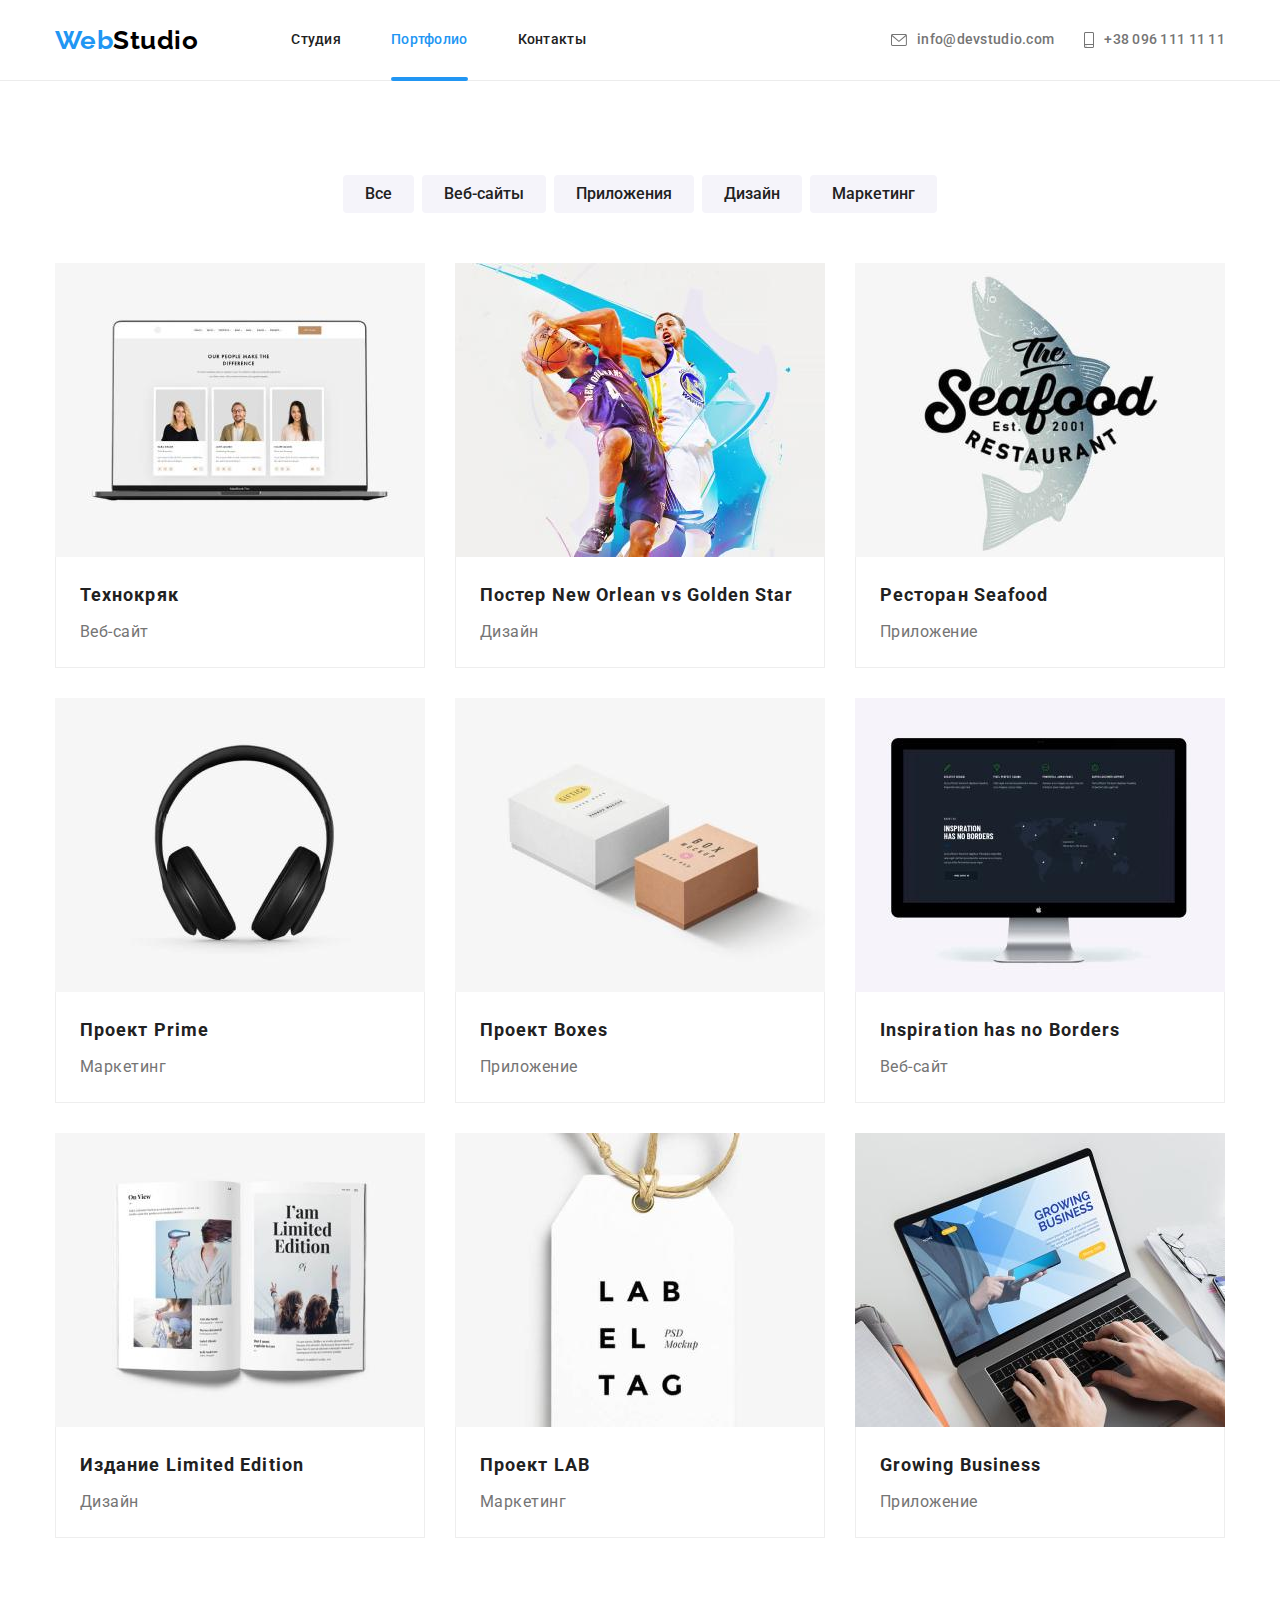
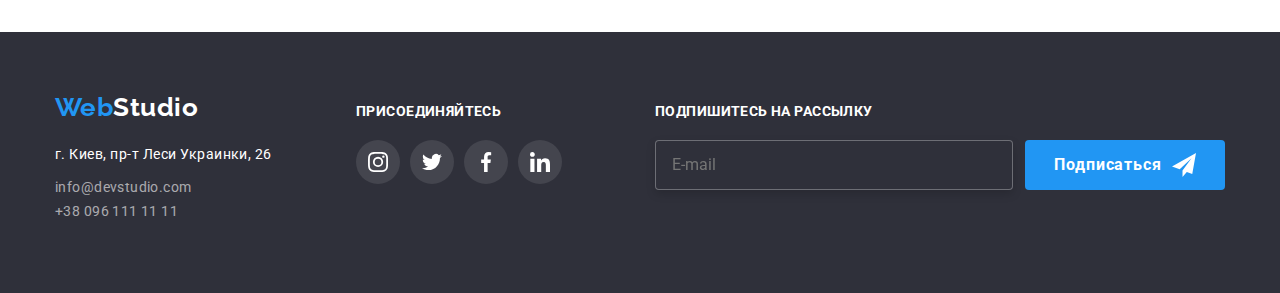
==== portfolio.html @ 64bc04e6 "getting started" ====
<!DOCTYPE html>
<html lang="ru">
<head>
    <meta charset="UTF-8">
    <meta http-equiv="X-UA-Compatible" content="IE=edge">
    <meta name="viewport" content="width=device-width, initial-scale=1.0">
    <title>Портфолио</title>
    <link rel="preconnect" href="https://fonts.googleapis.com">
    <link rel="preconnect" href="https://fonts.gstatic.com" crossorigin>
    <link href="https://fonts.googleapis.com/css2?family=Raleway:wght@700&family=Roboto:wght@400;500;700;900&display=swap" rel="stylesheet">
    <link rel="stylesheet" href="https://cdnjs.cloudflare.com/ajax/libs/modern-normalize/1.1.0/modern-normalize.min.css">
    <link rel="stylesheet" href="./css/main.min.css">
</head>
<body class="page">
        <!-- Header -->
        <header class="header">
            <div class="container container--nav">
                <nav class="header-nav">
                    <a href="./index.html" class="header-nav__logo">Web<span
                            class="header-nav__logo--secondary">Studio</span></a>
                    <ul class="header-nav__list">
                        <li class="header-nav__navigation-item"><a href="./index.html"
                                class="header-nav__navigation_link">Студия</a></li>
                        <li class="header-nav__navigation-item"><a href="./portfolio.html"
                                class="header-nav__navigation_link header-nav__navigation_link--current">Портфолио</a></li>
                        <li class="header-nav__navigation-item"><a href="" class="header-nav__navigation_link">Контакты</a></li>
                    </ul>
                </nav>
                <ul class="header-contacts">
                    <li class="header-contacts__item">
                        <a href="mailto:info@devstudio.com" class="header-contacts__link">
                            <svg class="header-contacts__icon" width="16px" height="12px">
                                <use href="./images/icons.svg#icon-envelope"></use>
                            </svg>
                            info@devstudio.com
                        </a>
                    </li>
                    <li class="header-contacts__item">
                        <a href="tel:+380961111111" class="header-contacts__link">
                            <svg class="header-contacts__icon" width="10px" height="16px">
                                <use href="./images/icons.svg#icon-smartphone"></use>
                            </svg>
                            +38 096 111 11 11
                        </a>
                    </li>
                </ul>
            </div>
        </header>
        <!-- Main -->
        <main>
            <!-- Filter menu -->
            <section class="projects">
                <div class="container">
                    <ul class="projects__filter-list">
                        <li class="projects__filter-item"><button type="button" class="projects__filter-button">Все</button></li>
                        <li class="projects__filter-item"><button type="button" class="projects__filter-button">Веб-сайты</button></li>
                        <li class="projects__filter-item"><button type="button" class="projects__filter-button">Приложения</button></li>
                        <li class="projects__filter-item"><button type="button" class="projects__filter-button">Дизайн</button></li>
                        <li class="projects__filter-item"><button type="button" class="projects__filter-button">Маркетинг</button></li>
                    </ul>
                    <!-- Projects with description -->
                    <ul class="projects__list">
                        <li class="projects__item">
                            <a href="" class="projects__link">
                                <div class="projects__hover-box">
                                    <img src="./images/portfolio/1.jpg" alt="laptop-with-site" width="370" class="projects__hover-box-img">
                                    <p class="projects__hover-box-text">
                                        Ресурс предлагает комплексные предложения с разным уровнем функционала и сервисов. Все это позволит посетителю получить исчерпывающие сведения о компании или частном лице.
                                    </p>
                                </div>
                                <div class="projects__title-box">
                                    <h3 class="projects__title">Технокряк</h3>
                                    <p class="projects__subtitle">Веб-сайт</p>
                                </div>                               
                            </a>
                        </li>
                        <li class="projects__item">
                            <a href="" class="projects__link">
                                <div class="projects__hover-box">
                                    <img src="./images/portfolio/2.jpg" alt="basketball-poster" width="370" class="projects__hover-box-img">
                                    <p class="projects__hover-box-text">
                                        Ресурс предлагает комплексные предложения с разным уровнем функционала и сервисов. Все это позволит посетителю получить исчерпывающие сведения о компании или частном лице.
                                    </p>
                                </div>
                                <div class="projects__title-box">
                                    <h3 class="projects__title">Постер New Orlean vs Golden Star</h3>
                                    <p class="projects__subtitle">Дизайн</p>
                                </div>                             
                            </a>
                        </li>
                        <li class="projects__item">
                            <a href="" class="projects__link">
                                <div class="projects__hover-box">
                                    <img src="./images/portfolio/3.jpg" alt="restaurant-app-seafood" width="370" class="projects__hover-box-img">
                                    <p class="projects__hover-box-text">
                                        Ресурс предлагает комплексные предложения с разным уровнем функционала и сервисов. Все это позволит посетителю получить исчерпывающие сведения о компании или частном лице.
                                    </p>
                                </div>
                                <div class="projects__title-box">
                                    <h3 class="projects__title">Ресторан Seafood</h3>
                                    <p class="projects__subtitle">Приложение</p>
                                </div>                            
                            </a>
                        </li>
                        <li class="projects__item">
                            <a href="" class="projects__link">
                                <div class="projects__hover-box">
                                    <img src="./images/portfolio/4.jpg" alt="Headphones-picture" width="370" class="projects__hover-box-img">
                                    <p class="projects__hover-box-text">
                                        Ресурс предлагает комплексные предложения с разным уровнем функционала и сервисов. Все это позволит посетителю получить исчерпывающие сведения о компании или частном лице.
                                    </p>
                                </div>
                                <div class="projects__title-box">
                                    <h3 class="projects__title">Проект Prime</h3>
                                    <p class="projects__subtitle">Маркетинг</p>
                                </div>                            
                            </a>
                        </li>
                        <li class="projects__item">
                            <a href="" class="projects__link">
                                <div class="projects__hover-box">
                                    <img src="./images/portfolio/5.jpg" alt="two-boxes-app" width="370" class="projects__hover-box-img">
                                    <p class="projects__hover-box-text">
                                        Ресурс предлагает комплексные предложения с разным уровнем функционала и сервисов. Все это позволит посетителю получить исчерпывающие сведения о компании или частном лице.
                                    </p>
                                </div>
                                <div class="projects__title-box">
                                    <h3 class="projects__title">Проект Boxes</h3>
                                    <p class="projects__subtitle">Приложение</p>
                                </div>                            
                            </a>
                        </li>
                        <li class="projects__item">
                            <a href="" class="projects__link">
                                <div class="projects__hover-box">
                                    <img src="./images/portfolio/6.jpg" alt="apple-mac-with-opened-web-site" width="370" class="projects__hover-box-img">
                                    <p class="projects__hover-box-text">
                                        Ресурс предлагает комплексные предложения с разным уровнем функционала и сервисов. Все это позволит посетителю получить исчерпывающие сведения о компании или частном лице.
                                    </p>
                                </div>
                                <div class="projects__title-box">
                                    <h3 class="projects__title">Inspiration has no Borders</h3>
                                    <p class="projects__subtitle">Веб-сайт</p>
                                </div>                               
                            </a>
                        </li>
                        <li class="projects__item">
                            <a href="" class="projects__link">
                                <div class="projects__hover-box">
                                    <img src="./images/portfolio/7.jpg" alt="picture-of-magazine" width="370" class="projects__hover-box-img">
                                    <p class="projects__hover-box-text">
                                        Ресурс предлагает комплексные предложения с разным уровнем функционала и сервисов. Все это позволит посетителю получить исчерпывающие сведения о компании или частном лице.
                                    </p>
                                </div>
                                <div class="projects__title-box">
                                    <h3 class="projects__title">Издание Limited Edition</h3>
                                    <p class="projects__subtitle">Дизайн</p>
                                </div>                              
                            </a>
                        </li>
                        <li class="projects__item">
                            <a href="" class="projects__link">
                                <div class="projects__hover-box">
                                    <img src="./images/portfolio/8.jpg" alt="lable-picture" width="370" class="projects__hover-box-img">
                                    <p class="projects__hover-box-text">
                                        Ресурс предлагает комплексные предложения с разным уровнем функционала и сервисов. Все это позволит посетителю получить исчерпывающие сведения о компании или частном лице.
                                    </p>
                                </div>
                                <div class="projects__title-box">
                                    <h3 class="projects__title">Проект LAB</h3>
                                    <p class="projects__subtitle">Маркетинг</p>
                                </div>                              
                            </a>
                        </li>
                        <li class="projects__item">
                            <a href="" class="projects__link">
                                <div class="projects__hover-box">
                                    <img src="./images/portfolio/9.jpg" alt="laptop-with-site-growing0business" width="370" class="projects__hover-box-img">
                                    <p class="projects__hover-box-text">
                                        Ресурс предлагает комплексные предложения с разным уровнем функционала и сервисов. Все это позволит посетителю получить исчерпывающие сведения о компании или частном лице.
                                    </p>
                                </div>
                                <div class="projects__title-box">
                                    <h3 class="projects__title">Growing Business</h3>
                                    <p class="projects__subtitle">Приложение</p>
                                </div>                                
                            </a>
                        </li>
                    </ul>
                </div>
            </section>
        </main>
        <!-- Footer -->
        <footer class="footer-main">
            <div class="container container--footer-main">
                <div class="adress-footer">
                    <a href="./index.html" class="adress-footer__logo">Web<span
                            class="adress-footer--logo-secondary">Studio</span></a>
                    <address class="adress-footer__data">
                        <p class="adress-footer__text">
                            г. Киев, пр-т Леси Украинки, 26
                        </p>
                        <ul class="adress-footer__list">
                            <li><a href="mailto:info@devstudio.com" class="adress-footer__link">info@devstudio.com</a></li>
                            <li><a href="tel:+380961111111" class="adress-footer__link">+38 096 111 11 11</a></li>
                        </ul>
                    </address>
                </div>
                <div class="footer-join">
                    <p class="footer-join__text">присоединяйтесь</p>
                    <ul class="footer-join__social-links">
                        <li class="footer-join__social-item">
                            <a href="https://www.instagram.com/" class="footer-join__social-link">
                                <svg class="footer-join__social-icon" width="20px" height="20px">
                                    <use href="./images/icons.svg#icon-instagram"></use>
                                </svg>
                            </a>
                        </li>
                        <li class="footer-join__social-item">
                            <a href="https://twitter.com/" class="footer-join__social-link">
                                <svg class="footer-join__social-icon" width="20px" height="20px">
                                    <use href="./images/icons.svg#icon-twitter"></use>
                                </svg>
                            </a>
                        </li>
                        <li class="footer-join__social-item">
                            <a href="https://uk-ua.facebook.com/" class="footer-join__social-link">
                                <svg class="footer-join__social-icon" width="20px" height="20px">
                                    <use href="./images/icons.svg#icon-facebook"></use>
                                </svg>
                            </a>
                        </li>
                        <li class="footer-join__social-item">
                            <a href="https://www.linkedin.com/" class="footer-join__social-link">
                                <svg class="footer-join__social-icon" width="20px" height="20px">
                                    <use href="./images/icons.svg#icon-linkedin"></use>
                                </svg>
                            </a>
                        </li>
                    </ul>
                </div>
                <div class="footer-subscribe">
                    <form name="subscribe" class="footer-subscribe__form">
                        <label for="input-mail-footer" class="footer-subscribe__label">Подпишитесь на рассылку</label>
                        <div class="footer-subscribe__mail-section">
                            <input type="email" name="email" placeholder="E-mail" class="footer-subscribe__input"
                                id="input-mail-footer">
                            <button class="footer-subscribe__button" type="submit">
                                Подписаться
                                <svg class="footer-subscribe__icon" width="24px" height="24px">
                                    <use href="./images/icons.svg#icon-icon-send"></use>
                                </svg>
                            </button>
                        </div>
                    </form>
                </div>
            </div>
        </footer>
</body>
</html>
---- css/main.min.css ----
h1,h2,h3,ul,p{padding:0;margin:0}button{cursor:pointer}body{background-color:#fff;color:#757575;font-family:"Roboto",sans-serif;letter-spacing:.03em}.container{width:1200px;padding-left:15px;padding-right:15px;margin-left:auto;margin-right:auto}.header{border-bottom:1px solid #ececec}.container--nav{display:flex;align-items:center}.header-nav{display:flex;align-items:center}.header-nav__logo{color:#2196f3;font-family:"Raleway",sans-serif;font-weight:700;font-size:26px;line-height:1.19;text-decoration:none}.header-nav__logo--secondary{color:#000}.header-nav__list{display:flex;align-items:center;list-style:none;margin-left:93px}.header-nav__navigation-item:not(:last-child){margin-right:50px}.header-nav__navigation_link{display:block;padding-top:32px;padding-bottom:32px;transition-timing-function:cubic-bezier(0.4, 0, 0.2, 1);transition-duration:250ms;transition-property:color;color:#212121;font-family:"Roboto",sans-serif;font-weight:500;font-size:14px;line-height:1.14;letter-spacing:.28px;text-decoration:none}.header-nav__navigation_link:hover,.header-nav__navigation_link:focus{color:#2196f3}.header-nav__navigation_link--current{color:#2196f3;position:relative}.header-nav__navigation_link--current::after{position:absolute;content:"";border:2px solid #2196f3;border-radius:2px;width:100%;bottom:-1px;left:0;background-color:#2196f3}.header-contacts{display:flex;align-items:center;margin-left:auto;list-style:none}.header-contacts__item:last-child{margin-left:30px}.header-contacts__link{align-items:center;display:flex;transition-timing-function:cubic-bezier(0.4, 0, 0.2, 1);transition-duration:250ms;transition-property:color;color:var(--primary-text-color);font-family:"Roboto",sans-serif;font-weight:500;font-size:14px;line-height:1.14;letter-spacing:.02em;text-decoration:none}.header-contacts__link:hover,.header-contacts__link:focus{color:#2196f3}.header-contacts__icon{margin-right:10px;fill:currentColor}.head{background-image:linear-gradient(to right, rgba(47, 48, 58, 0.4), rgba(47, 48, 58, 0.4)),url(../images/head.jpg);background-repeat:no-repeat;background-position:center;max-width:1600px;height:600px;margin-inline:auto;padding-top:200px;padding-bottom:200px;color:#fff;background-color:#2f303a;text-align:center}.head__title{margin-bottom:30px;font-weight:900;font-size:44px;line-height:1.36;text-align:center;text-transform:uppercase;letter-spacing:.06em}.head__button{border:none;text-decoration:none;padding:10px 32px;text-align:center;transition-timing-function:cubic-bezier(0.4, 0, 0.2, 1);transition-duration:250ms;transition-property:background-color;color:#fff;background-color:#2196f3;border-radius:4px;font-weight:700;font-size:16px;line-height:1.88;min-height:50px;min-width:200px;letter-spacing:.06em}.head__button:hover{background-color:#188ce8}.advantages{padding-top:94px;padding-bottom:94px}.advantages__title{position:absolute;width:1px;height:1px;margin:-1px;border:0;padding:0;white-space:nowrap;clip-path:inset(100%);clip:rect(0 0 0 0);overflow:hidden}.advantages__list{display:flex;flex-wrap:wrap;list-style:none}.advantages__item{width:270px}.advantages__item:not(:last-child){margin-right:30px}.advantages__icon-box{display:flex;width:270px;height:120px;background-color:#f5f4fa;justify-content:center;margin-bottom:30px;border-radius:4px;align-items:center}.advantages__item-title{margin-bottom:10px;color:#212121;font-weight:700;font-size:14px;line-height:1.14;text-transform:uppercase}.advantages__text{font-size:14px;line-height:1.71}.our-work{padding-top:0px;padding-bottom:94px}.our-work__title{color:#212121;margin-bottom:50px;font-weight:700;font-size:36px;line-height:42px;text-align:center}.our-work__list{list-style:none;display:flex;justify-content:space-between;list-style:none}.our-work__item{position:relative;width:370px}.our-work__image{display:block}.our-work__description{position:absolute;bottom:0;padding:27px 0px;width:100%;background-color:rgba(47,48,58,.8);text-align:center;font-weight:700;font-size:14px;line-height:1.14;letter-spacing:.03em;text-transform:uppercase;color:#fff}.our-team{padding-top:94px;padding-bottom:94px;background-color:#f5f4fa}.our-team__title{color:#212121;margin-bottom:50px;font-weight:700;font-size:36px;line-height:42px;text-align:center}.our-team__list{display:flex;list-style:none}.our-team__teammate{box-shadow:0px 1px 3px rgba(0,0,0,.12),0px 1px 1px rgba(0,0,0,.14),0px 2px 1px rgba(0,0,0,.2);border-radius:0px 0px 4px 4px;background-color:#fff}.our-team__teammate:not(:last-child){margin-right:30px}.our-team__image{display:block}.our-team__teammate-box{padding-top:30px;padding-bottom:30px;text-align:center}.our-team__name{margin-bottom:10px;color:#212121;font-weight:500;font-size:16px;line-height:1.19}.our-team__subtitle{font-weight:400;font-size:16px;line-height:1.19}.our-team__social-list{margin-top:16px;display:flex;list-style:none;justify-content:center;gap:10px}.our-team__social-item{width:44px;height:44px}.our-team__social-link{display:flex;width:100%;height:100%;border-radius:50%;justify-content:center;align-items:center;transition-timing-function:cubic-bezier(0.4, 0, 0.2, 1);transition-duration:250ms;transition-property:background-color}.our-team__social-link:focus,.our-team__social-link:hover{background-color:#2196f3}.our-team__social-icon{fill:#afb1b8;transition-timing-function:cubic-bezier(0.4, 0, 0.2, 1);transition-duration:250ms;transition-property:fill}.our-team__social-link:focus .our-team__social-icon,.our-team__social-link:hover .our-team__social-icon{fill:#fff}.clients{padding-top:94px;padding-bottom:94px}.clients__title{color:#212121;margin-bottom:50px;font-weight:700;font-size:36px;line-height:42px;text-align:center}.clients__list{display:flex;list-style:none;justify-content:center;gap:30px}.clients__client{width:170px;height:92px}.clients__link{display:flex;justify-content:center;width:100%;height:100%;align-items:center;transition-timing-function:cubic-bezier(0.4, 0, 0.2, 1);transition-duration:250ms;transition-property:border-color;border:1px solid #afb1b8;border-radius:4px}.clients__link:focus,.clients__link:hover{border-color:#2196f3}.clients__icon{fill:#afb1b8;transition-timing-function:cubic-bezier(0.4, 0, 0.2, 1);transition-duration:250ms;transition-property:fill}.clients__link:focus .clients__icon,.clients__link:hover .clients__icon{fill:#2196f3}.backdrop{position:fixed;top:0;left:0;width:100%;height:100%;background-color:rgba(0,0,0,.2);transition-timing-function:cubic-bezier(0.4, 0, 0.2, 1);transition-duration:250ms;transition-property:opacity,visibility}.backdrop.is-hidden{pointer-events:none;opacity:0}.modal-window{width:528px;position:absolute;padding:40px;top:50%;left:50%;transform:translate(-50%, -50%);box-shadow:0px 1px 3px rgba(0,0,0,.12),0px 1px 1px rgba(0,0,0,.14),0px 2px 1px rgba(0,0,0,.2);border-radius:4px;background-color:#fff}.modal-window__close-button{position:absolute;top:8px;right:8px;width:30px;height:30px;object-fit:contain;border:1px solid rgba(0,0,0,.1);border-radius:50%;display:flex;align-items:center;cursor:pointer;background-color:#fff}.modal-window__close-icon{transition:fill 250ms cubic-bezier(0.4, 0, 0.2, 1)}.modal-window__close-icon:hover,.modal-window__close-icon:focus{fill:#2196f3}.modal-window__title{margin-bottom:12px;color:#212121;font-weight:700;font-size:20px;line-height:1.15;text-align:center;letter-spacing:.48px}.modal-window__label{display:block;font-size:12px;line-height:14px;letter-spacing:.01em;margin-bottom:4px}.modal-window__input-box{display:flex;position:relative;margin-bottom:10px;display:flex;height:40px;align-items:center}.modal-window__input-box:focus-within{fill:#2196f3}.modal-window__input{width:100%;height:100%;padding-left:42px;border:1px solid rgba(33,33,33,.2);border-radius:4px;transition-timing-function:cubic-bezier(0.4, 0, 0.2, 1);transition-duration:250ms;transition-property:border-color;outline:none}.modal-window__input:focus{border-color:#2196f3}.modal-window__icon{position:absolute;left:12px;transition-timing-function:cubic-bezier(0.4, 0, 0.2, 1);transition-duration:250ms;transition-property:fill;color:#212121}.modal-window__input-box--comments{min-height:120px;margin-bottom:20px}.modal-window__comments{resize:none;width:100%;border:1px solid rgba(33,33,33,.2);border-radius:4px;height:100%;outline:none;padding:12px 16px;transition-timing-function:cubic-bezier(0.4, 0, 0.2, 1);transition-duration:250ms;transition-property:border-color;font-family:"Roboto";font-style:normal;font-weight:400;font-size:12px;line-height:14px;letter-spacing:.01em}.modal-window__comments:focus{border-color:#2196f3}.checkbox{display:flex;align-items:center;justify-content:center}.checkbox__label{display:flex;align-items:center;justify-content:center;width:425px;cursor:pointer;margin-inline:auto}.checkbox__input{-webkit-appearance:none;-moz-appearance:none;appearance:none}.checkbox__icon{border:2px solid #212121;border-radius:4px;margin-right:8px;fill:#fff;transition-timing-function:cubic-bezier(0.4, 0, 0.2, 1);transition-duration:250ms;transition-property:background-color}.checkbox__input:checked+.checkbox__icon{background-color:#2196f3;border:none;background-origin:border-box}.checkbox__input:focus+.checkbox__icon{border-color:#188ce8}.checkbox__text{font-size:14px;line-height:1.71;letter-spacing:.03em}.checkbox__link{font-size:14px;line-height:1.17;letter-spacing:.03em;text-decoration:underline;color:var(--button-bg-color)}.modal-window__submit{display:flex;align-items:center;justify-content:center;width:200px;min-height:50px;margin-top:30px;margin-inline:auto;margin-bottom:0;background-color:#2196f3;color:#fff;box-shadow:0px 4px 4px rgba(0,0,0,.15);border-radius:4px;border:none;cursor:pointer;font-weight:700;font-size:16px;line-height:1.88;letter-spacing:.06em}.modal-window__submit:hover,.modal-window__submit:focus{background-color:#188ce8}.footer-main{padding-top:60px;padding-bottom:60px;background-color:#2f303a}.container--footer-main{display:flex;align-items:baseline}.adress-footer{width:231px}.adress-footer__logo{margin-bottom:20px;display:block;text-decoration:none;color:#2196f3;font-family:"Raleway",sans-serif;font-weight:700;font-size:26px;line-height:1.19}.adress-footer--logo-secondary{color:#fff}.adress-footer__data{color:#fff;font-style:normal;font-size:14px;line-height:1.71}.adress-footer__text{margin-bottom:9px}.adress-footer__list{list-style:none}.adress-footer__list:last-child{margin-bottom:9px}.adress-footer__link{color:rgba(255,255,255,.6);transition-timing-function:cubic-bezier(0.4, 0, 0.2, 1);transition-duration:250ms;transition-property:color;font-size:14px;line-height:1.71;letter-spacing:.03em;text-decoration:none}.adress-footer__link:hover,.adress-footer__link:focus{color:#2196f3}.footer-join{margin-left:70px}.footer-join__text{font-family:"Roboto";font-style:normal;font-weight:700;font-size:14px;line-height:1.14;letter-spacing:.03em;text-transform:uppercase;color:#fff;margin-bottom:20px}.footer-join__social-links{list-style:none;display:flex;align-items:center;gap:10px;justify-content:center}.footer-join__social-item{height:44px;width:44px;background-color:rgba(255,255,255,.1);border-radius:50%}.footer-join__social-link{display:flex;width:100%;height:100%;border-radius:50%;justify-content:center;align-items:center;transition-timing-function:cubic-bezier(0.4, 0, 0.2, 1);transition-duration:250ms;transition-property:background-color}.footer-join__social-link:hover,.footer-join__social-link:focus{background-color:#2196f3}.footer-join__social-icon{fill:#fff}.footer-subscribe{margin-left:93px}.footer-subscribe__form{display:flex;flex-direction:column}.footer-subscribe__label{margin-bottom:20px;text-transform:uppercase;font-weight:700;font-size:14px;line-height:1.14;letter-spacing:.03em;text-transform:uppercase;color:#fff}.footer-subscribe__mail-section{display:flex}.footer-subscribe__input{width:358px;padding-inline:16px;padding-top:15px;padding-bottom:15px;color:rgba(255,255,255,.6);border-radius:4px;border:1px solid rgba(255,255,255,.3);background-color:#2f303a;filter:drop-shadow(0px 4px 4px rgba(0, 0, 0, 0.15))}.footer-subscribe__button{display:flex;width:200px;height:50px;margin-left:12px;justify-content:center;align-items:center;cursor:pointer;color:#fff;background-color:#2196f3;border-radius:4px;border:none;font-weight:700;font-size:16px;line-height:1.88;letter-spacing:.06em;text-align:center}.footer-subscribe__icon{margin-left:10px;fill:#fff}.projects{padding-top:94px;padding-bottom:94px}.projects__filter-list{display:flex;justify-content:center;margin-bottom:50px;list-style:none}.projects__filter-item:not(:last-child){margin-right:8px}.projects__filter-button{border:none;padding:6px 22px;border-radius:4px;color:#212121;background-color:#f5f4fa;font-weight:500;font-size:16px;line-height:1.62;text-align:center;transition-timing-function:cubic-bezier(0.4, 0, 0.2, 1);transition-duration:250ms;transition-property:color,background-color,box-shadow}.projects__filter-button:hover,.projects__filter-button:focus{background-color:#2196f3;color:#fff;box-shadow:0px 3px 1px rgba(0,0,0,.1),0px 1px 2px rgba(0,0,0,.08),0px 2px 2px rgba(0,0,0,.12)}.projects__list{display:flex;flex-wrap:wrap;list-style:none}.projects__item{margin-right:30px;margin-bottom:30px}.projects__item:nth-child(3n){margin-right:0px}.projects__item:nth-last-child(-n+3){margin-bottom:0}.projects__link{text-decoration:none;display:block;width:100%;height:100%;transition-timing-function:cubic-bezier(0.4, 0, 0.2, 1);transition-duration:250ms;transition-property:box-shadow}.projects__link:hover,.projects__link:focus{box-shadow:0px 1px 1px rgba(0,0,0,.12),0px 4px 4px rgba(0,0,0,.06),1px 4px 6px rgba(0,0,0,.16)}.projects__hover-box{position:relative;display:flex;overflow:hidden}.projects__hover-box-img{display:block}.projects__hover-box-text{position:absolute;margin:0;width:100%;height:100%;padding:63px 24px;opacity:0;top:100%;color:#fff;font-weight:400;font-size:18px;line-height:1.56;letter-spacing:.03em;background-color:rgba(33,150,243,.9);transition-timing-function:cubic-bezier(0.4, 0, 0.2, 1);transition-duration:250ms;transition-property:transform}.projects__link:hover .projects__hover-box-text,.projects__link:focus .projects__hover-box-text{opacity:1;transform:translateY(-100%)}.projects__title-box{padding-top:20px;padding-bottom:20px;padding-left:24px;padding-right:24px;border:1px solid #eee;border-top:none}.projects__title{font-weight:700;font-size:18px;line-height:2;letter-spacing:.06em;margin-bottom:4px;color:#212121}.projects__subtitle{font-size:16px;line-height:1.88;letter-spacing:.03em;color:#757575}/*# sourceMappingURL=main.min.css.map */
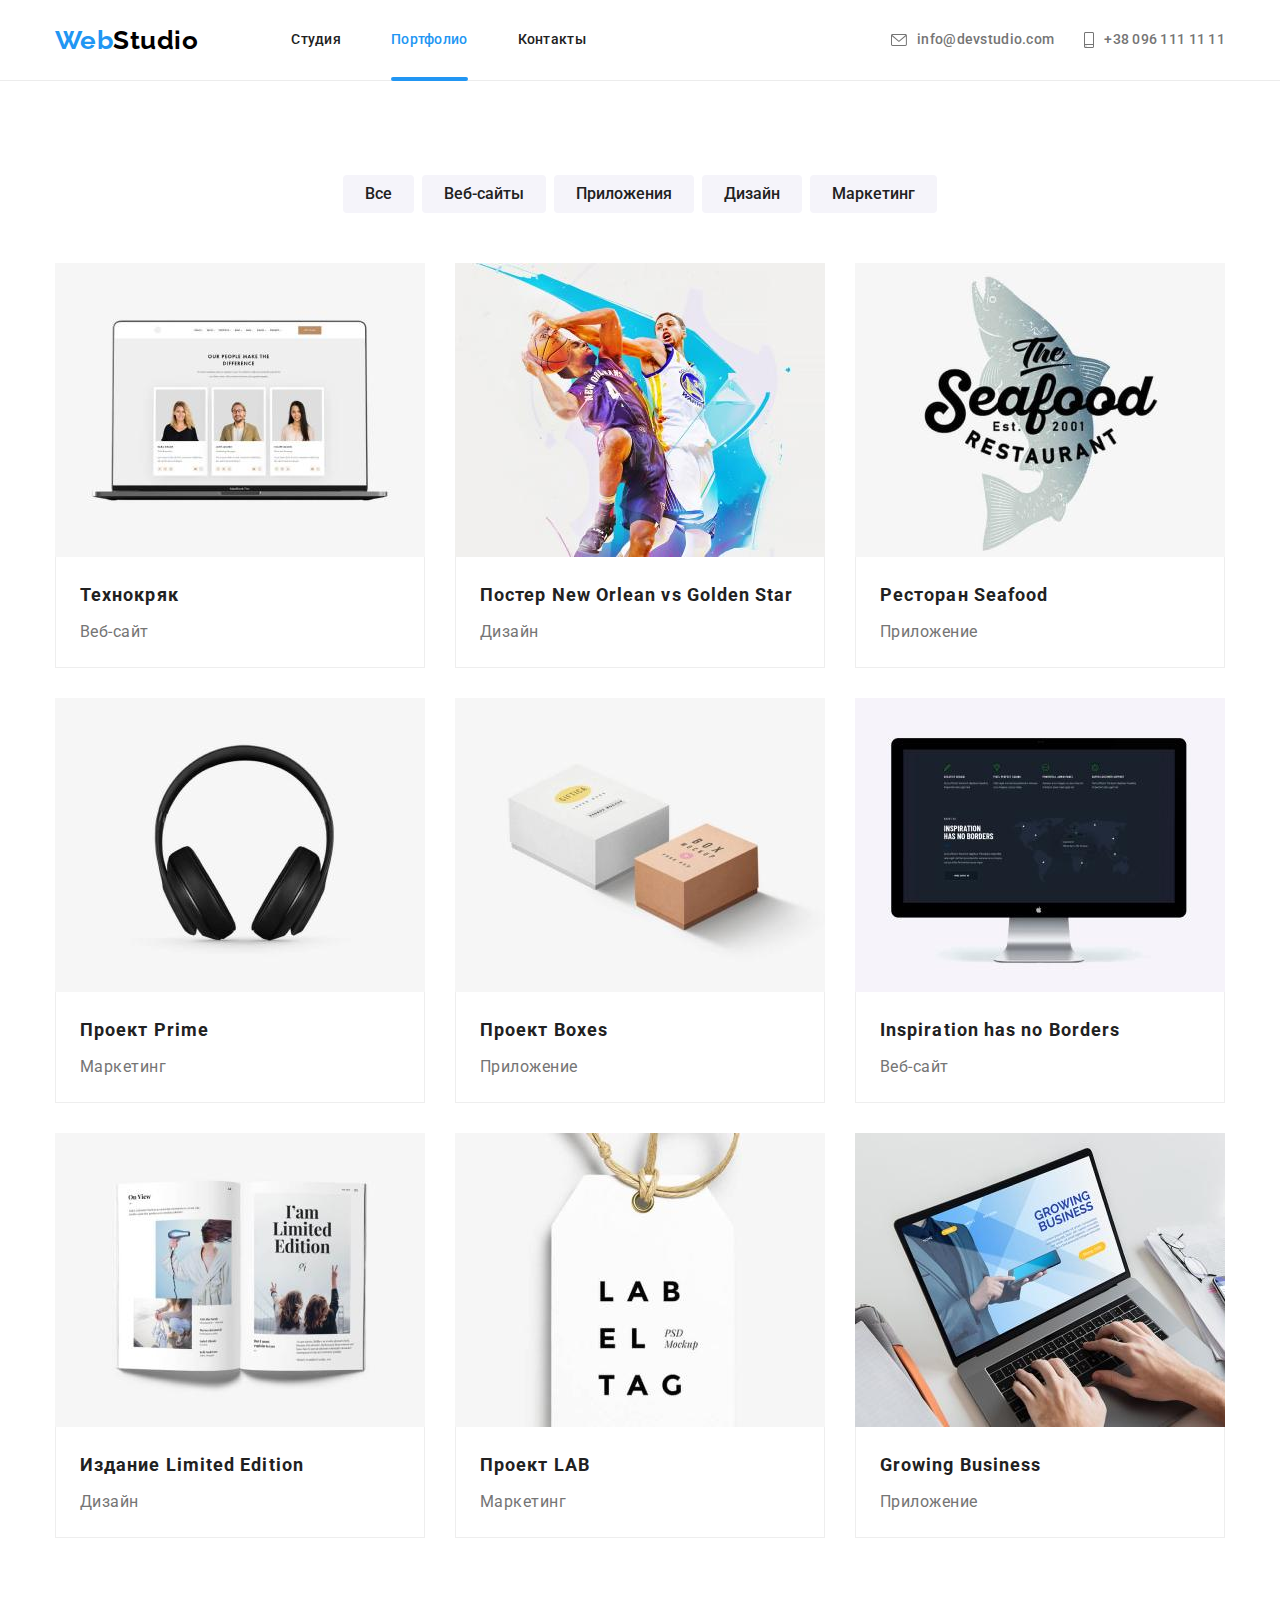
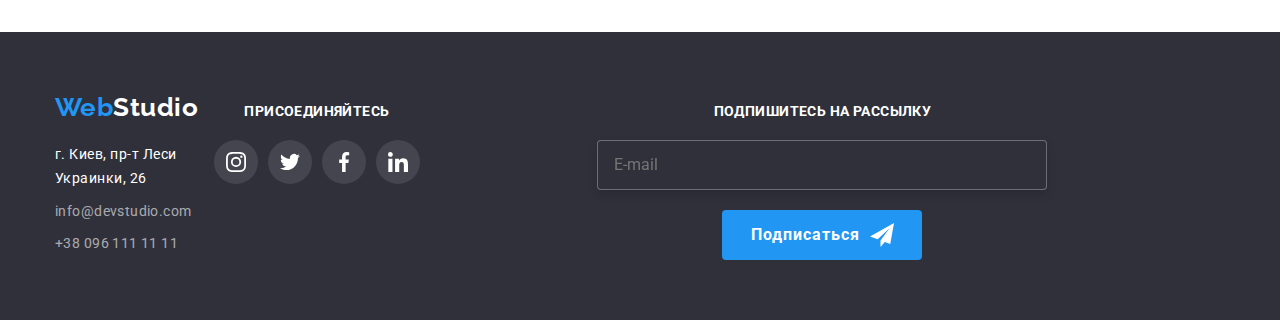
==== commit 09158962: "1" ====
--- a/portfolio.html
+++ b/portfolio.html
@@ -201,8 +201,8 @@
                             г. Киев, пр-т Леси Украинки, 26
                         </p>
                         <ul class="adress-footer__list">
-                            <li><a href="mailto:info@devstudio.com" class="adress-footer__link">info@devstudio.com</a></li>
-                            <li><a href="tel:+380961111111" class="adress-footer__link">+38 096 111 11 11</a></li>
+                            <li class="adress-footer__item"><a href="mailto:info@devstudio.com" class="adress-footer__link">info@devstudio.com</a></li>
+                            <li class="adress-footer__item"><a href="tel:+380961111111" class="adress-footer__link">+38 096 111 11 11</a></li>
                         </ul>
                     </address>
                 </div>
--- a/css/main.min.css
+++ b/css/main.min.css
@@ -1 +1 @@
-h1,h2,h3,ul,p{padding:0;margin:0}button{cursor:pointer}body{background-color:#fff;color:#757575;font-family:"Roboto",sans-serif;letter-spacing:.03em}.container{width:1200px;padding-left:15px;padding-right:15px;margin-left:auto;margin-right:auto}.header{border-bottom:1px solid #ececec}.container--nav{display:flex;align-items:center}.header-nav{display:flex;align-items:center}.header-nav__logo{color:#2196f3;font-family:"Raleway",sans-serif;font-weight:700;font-size:26px;line-height:1.19;text-decoration:none}.header-nav__logo--secondary{color:#000}.header-nav__list{display:flex;align-items:center;list-style:none;margin-left:93px}.header-nav__navigation-item:not(:last-child){margin-right:50px}.header-nav__navigation_link{display:block;padding-top:32px;padding-bottom:32px;transition-timing-function:cubic-bezier(0.4, 0, 0.2, 1);transition-duration:250ms;transition-property:color;color:#212121;font-family:"Roboto",sans-serif;font-weight:500;font-size:14px;line-height:1.14;letter-spacing:.28px;text-decoration:none}.header-nav__navigation_link:hover,.header-nav__navigation_link:focus{color:#2196f3}.header-nav__navigation_link--current{color:#2196f3;position:relative}.header-nav__navigation_link--current::after{position:absolute;content:"";border:2px solid #2196f3;border-radius:2px;width:100%;bottom:-1px;left:0;background-color:#2196f3}.header-contacts{display:flex;align-items:center;margin-left:auto;list-style:none}.header-contacts__item:last-child{margin-left:30px}.header-contacts__link{align-items:center;display:flex;transition-timing-function:cubic-bezier(0.4, 0, 0.2, 1);transition-duration:250ms;transition-property:color;color:var(--primary-text-color);font-family:"Roboto",sans-serif;font-weight:500;font-size:14px;line-height:1.14;letter-spacing:.02em;text-decoration:none}.header-contacts__link:hover,.header-contacts__link:focus{color:#2196f3}.header-contacts__icon{margin-right:10px;fill:currentColor}.head{background-image:linear-gradient(to right, rgba(47, 48, 58, 0.4), rgba(47, 48, 58, 0.4)),url(../images/head.jpg);background-repeat:no-repeat;background-position:center;max-width:1600px;height:600px;margin-inline:auto;padding-top:200px;padding-bottom:200px;color:#fff;background-color:#2f303a;text-align:center}.head__title{margin-bottom:30px;font-weight:900;font-size:44px;line-height:1.36;text-align:center;text-transform:uppercase;letter-spacing:.06em}.head__button{border:none;text-decoration:none;padding:10px 32px;text-align:center;transition-timing-function:cubic-bezier(0.4, 0, 0.2, 1);transition-duration:250ms;transition-property:background-color;color:#fff;background-color:#2196f3;border-radius:4px;font-weight:700;font-size:16px;line-height:1.88;min-height:50px;min-width:200px;letter-spacing:.06em}.head__button:hover{background-color:#188ce8}.advantages{padding-top:94px;padding-bottom:94px}.advantages__title{position:absolute;width:1px;height:1px;margin:-1px;border:0;padding:0;white-space:nowrap;clip-path:inset(100%);clip:rect(0 0 0 0);overflow:hidden}.advantages__list{display:flex;flex-wrap:wrap;list-style:none}.advantages__item{width:270px}.advantages__item:not(:last-child){margin-right:30px}.advantages__icon-box{display:flex;width:270px;height:120px;background-color:#f5f4fa;justify-content:center;margin-bottom:30px;border-radius:4px;align-items:center}.advantages__item-title{margin-bottom:10px;color:#212121;font-weight:700;font-size:14px;line-height:1.14;text-transform:uppercase}.advantages__text{font-size:14px;line-height:1.71}.our-work{padding-top:0px;padding-bottom:94px}.our-work__title{color:#212121;margin-bottom:50px;font-weight:700;font-size:36px;line-height:42px;text-align:center}.our-work__list{list-style:none;display:flex;justify-content:space-between;list-style:none}.our-work__item{position:relative;width:370px}.our-work__image{display:block}.our-work__description{position:absolute;bottom:0;padding:27px 0px;width:100%;background-color:rgba(47,48,58,.8);text-align:center;font-weight:700;font-size:14px;line-height:1.14;letter-spacing:.03em;text-transform:uppercase;color:#fff}.our-team{padding-top:94px;padding-bottom:94px;background-color:#f5f4fa}.our-team__title{color:#212121;margin-bottom:50px;font-weight:700;font-size:36px;line-height:42px;text-align:center}.our-team__list{display:flex;list-style:none}.our-team__teammate{box-shadow:0px 1px 3px rgba(0,0,0,.12),0px 1px 1px rgba(0,0,0,.14),0px 2px 1px rgba(0,0,0,.2);border-radius:0px 0px 4px 4px;background-color:#fff}.our-team__teammate:not(:last-child){margin-right:30px}.our-team__image{display:block}.our-team__teammate-box{padding-top:30px;padding-bottom:30px;text-align:center}.our-team__name{margin-bottom:10px;color:#212121;font-weight:500;font-size:16px;line-height:1.19}.our-team__subtitle{font-weight:400;font-size:16px;line-height:1.19}.our-team__social-list{margin-top:16px;display:flex;list-style:none;justify-content:center;gap:10px}.our-team__social-item{width:44px;height:44px}.our-team__social-link{display:flex;width:100%;height:100%;border-radius:50%;justify-content:center;align-items:center;transition-timing-function:cubic-bezier(0.4, 0, 0.2, 1);transition-duration:250ms;transition-property:background-color}.our-team__social-link:focus,.our-team__social-link:hover{background-color:#2196f3}.our-team__social-icon{fill:#afb1b8;transition-timing-function:cubic-bezier(0.4, 0, 0.2, 1);transition-duration:250ms;transition-property:fill}.our-team__social-link:focus .our-team__social-icon,.our-team__social-link:hover .our-team__social-icon{fill:#fff}.clients{padding-top:94px;padding-bottom:94px}.clients__title{color:#212121;margin-bottom:50px;font-weight:700;font-size:36px;line-height:42px;text-align:center}.clients__list{display:flex;list-style:none;justify-content:center;gap:30px}.clients__client{width:170px;height:92px}.clients__link{display:flex;justify-content:center;width:100%;height:100%;align-items:center;transition-timing-function:cubic-bezier(0.4, 0, 0.2, 1);transition-duration:250ms;transition-property:border-color;border:1px solid #afb1b8;border-radius:4px}.clients__link:focus,.clients__link:hover{border-color:#2196f3}.clients__icon{fill:#afb1b8;transition-timing-function:cubic-bezier(0.4, 0, 0.2, 1);transition-duration:250ms;transition-property:fill}.clients__link:focus .clients__icon,.clients__link:hover .clients__icon{fill:#2196f3}.backdrop{position:fixed;top:0;left:0;width:100%;height:100%;background-color:rgba(0,0,0,.2);transition-timing-function:cubic-bezier(0.4, 0, 0.2, 1);transition-duration:250ms;transition-property:opacity,visibility}.backdrop.is-hidden{pointer-events:none;opacity:0}.modal-window{width:528px;position:absolute;padding:40px;top:50%;left:50%;transform:translate(-50%, -50%);box-shadow:0px 1px 3px rgba(0,0,0,.12),0px 1px 1px rgba(0,0,0,.14),0px 2px 1px rgba(0,0,0,.2);border-radius:4px;background-color:#fff}.modal-window__close-button{position:absolute;top:8px;right:8px;width:30px;height:30px;object-fit:contain;border:1px solid rgba(0,0,0,.1);border-radius:50%;display:flex;align-items:center;cursor:pointer;background-color:#fff}.modal-window__close-icon{transition:fill 250ms cubic-bezier(0.4, 0, 0.2, 1)}.modal-window__close-icon:hover,.modal-window__close-icon:focus{fill:#2196f3}.modal-window__title{margin-bottom:12px;color:#212121;font-weight:700;font-size:20px;line-height:1.15;text-align:center;letter-spacing:.48px}.modal-window__label{display:block;font-size:12px;line-height:14px;letter-spacing:.01em;margin-bottom:4px}.modal-window__input-box{display:flex;position:relative;margin-bottom:10px;display:flex;height:40px;align-items:center}.modal-window__input-box:focus-within{fill:#2196f3}.modal-window__input{width:100%;height:100%;padding-left:42px;border:1px solid rgba(33,33,33,.2);border-radius:4px;transition-timing-function:cubic-bezier(0.4, 0, 0.2, 1);transition-duration:250ms;transition-property:border-color;outline:none}.modal-window__input:focus{border-color:#2196f3}.modal-window__icon{position:absolute;left:12px;transition-timing-function:cubic-bezier(0.4, 0, 0.2, 1);transition-duration:250ms;transition-property:fill;color:#212121}.modal-window__input-box--comments{min-height:120px;margin-bottom:20px}.modal-window__comments{resize:none;width:100%;border:1px solid rgba(33,33,33,.2);border-radius:4px;height:100%;outline:none;padding:12px 16px;transition-timing-function:cubic-bezier(0.4, 0, 0.2, 1);transition-duration:250ms;transition-property:border-color;font-family:"Roboto";font-style:normal;font-weight:400;font-size:12px;line-height:14px;letter-spacing:.01em}.modal-window__comments:focus{border-color:#2196f3}.checkbox{display:flex;align-items:center;justify-content:center}.checkbox__label{display:flex;align-items:center;justify-content:center;width:425px;cursor:pointer;margin-inline:auto}.checkbox__input{-webkit-appearance:none;-moz-appearance:none;appearance:none}.checkbox__icon{border:2px solid #212121;border-radius:4px;margin-right:8px;fill:#fff;transition-timing-function:cubic-bezier(0.4, 0, 0.2, 1);transition-duration:250ms;transition-property:background-color}.checkbox__input:checked+.checkbox__icon{background-color:#2196f3;border:none;background-origin:border-box}.checkbox__input:focus+.checkbox__icon{border-color:#188ce8}.checkbox__text{font-size:14px;line-height:1.71;letter-spacing:.03em}.checkbox__link{font-size:14px;line-height:1.17;letter-spacing:.03em;text-decoration:underline;color:var(--button-bg-color)}.modal-window__submit{display:flex;align-items:center;justify-content:center;width:200px;min-height:50px;margin-top:30px;margin-inline:auto;margin-bottom:0;background-color:#2196f3;color:#fff;box-shadow:0px 4px 4px rgba(0,0,0,.15);border-radius:4px;border:none;cursor:pointer;font-weight:700;font-size:16px;line-height:1.88;letter-spacing:.06em}.modal-window__submit:hover,.modal-window__submit:focus{background-color:#188ce8}.footer-main{padding-top:60px;padding-bottom:60px;background-color:#2f303a}.container--footer-main{display:flex;align-items:baseline}.adress-footer{width:231px}.adress-footer__logo{margin-bottom:20px;display:block;text-decoration:none;color:#2196f3;font-family:"Raleway",sans-serif;font-weight:700;font-size:26px;line-height:1.19}.adress-footer--logo-secondary{color:#fff}.adress-footer__data{color:#fff;font-style:normal;font-size:14px;line-height:1.71}.adress-footer__text{margin-bottom:9px}.adress-footer__list{list-style:none}.adress-footer__list:last-child{margin-bottom:9px}.adress-footer__link{color:rgba(255,255,255,.6);transition-timing-function:cubic-bezier(0.4, 0, 0.2, 1);transition-duration:250ms;transition-property:color;font-size:14px;line-height:1.71;letter-spacing:.03em;text-decoration:none}.adress-footer__link:hover,.adress-footer__link:focus{color:#2196f3}.footer-join{margin-left:70px}.footer-join__text{font-family:"Roboto";font-style:normal;font-weight:700;font-size:14px;line-height:1.14;letter-spacing:.03em;text-transform:uppercase;color:#fff;margin-bottom:20px}.footer-join__social-links{list-style:none;display:flex;align-items:center;gap:10px;justify-content:center}.footer-join__social-item{height:44px;width:44px;background-color:rgba(255,255,255,.1);border-radius:50%}.footer-join__social-link{display:flex;width:100%;height:100%;border-radius:50%;justify-content:center;align-items:center;transition-timing-function:cubic-bezier(0.4, 0, 0.2, 1);transition-duration:250ms;transition-property:background-color}.footer-join__social-link:hover,.footer-join__social-link:focus{background-color:#2196f3}.footer-join__social-icon{fill:#fff}.footer-subscribe{margin-left:93px}.footer-subscribe__form{display:flex;flex-direction:column}.footer-subscribe__label{margin-bottom:20px;text-transform:uppercase;font-weight:700;font-size:14px;line-height:1.14;letter-spacing:.03em;text-transform:uppercase;color:#fff}.footer-subscribe__mail-section{display:flex}.footer-subscribe__input{width:358px;padding-inline:16px;padding-top:15px;padding-bottom:15px;color:rgba(255,255,255,.6);border-radius:4px;border:1px solid rgba(255,255,255,.3);background-color:#2f303a;filter:drop-shadow(0px 4px 4px rgba(0, 0, 0, 0.15))}.footer-subscribe__button{display:flex;width:200px;height:50px;margin-left:12px;justify-content:center;align-items:center;cursor:pointer;color:#fff;background-color:#2196f3;border-radius:4px;border:none;font-weight:700;font-size:16px;line-height:1.88;letter-spacing:.06em;text-align:center}.footer-subscribe__icon{margin-left:10px;fill:#fff}.projects{padding-top:94px;padding-bottom:94px}.projects__filter-list{display:flex;justify-content:center;margin-bottom:50px;list-style:none}.projects__filter-item:not(:last-child){margin-right:8px}.projects__filter-button{border:none;padding:6px 22px;border-radius:4px;color:#212121;background-color:#f5f4fa;font-weight:500;font-size:16px;line-height:1.62;text-align:center;transition-timing-function:cubic-bezier(0.4, 0, 0.2, 1);transition-duration:250ms;transition-property:color,background-color,box-shadow}.projects__filter-button:hover,.projects__filter-button:focus{background-color:#2196f3;color:#fff;box-shadow:0px 3px 1px rgba(0,0,0,.1),0px 1px 2px rgba(0,0,0,.08),0px 2px 2px rgba(0,0,0,.12)}.projects__list{display:flex;flex-wrap:wrap;list-style:none}.projects__item{margin-right:30px;margin-bottom:30px}.projects__item:nth-child(3n){margin-right:0px}.projects__item:nth-last-child(-n+3){margin-bottom:0}.projects__link{text-decoration:none;display:block;width:100%;height:100%;transition-timing-function:cubic-bezier(0.4, 0, 0.2, 1);transition-duration:250ms;transition-property:box-shadow}.projects__link:hover,.projects__link:focus{box-shadow:0px 1px 1px rgba(0,0,0,.12),0px 4px 4px rgba(0,0,0,.06),1px 4px 6px rgba(0,0,0,.16)}.projects__hover-box{position:relative;display:flex;overflow:hidden}.projects__hover-box-img{display:block}.projects__hover-box-text{position:absolute;margin:0;width:100%;height:100%;padding:63px 24px;opacity:0;top:100%;color:#fff;font-weight:400;font-size:18px;line-height:1.56;letter-spacing:.03em;background-color:rgba(33,150,243,.9);transition-timing-function:cubic-bezier(0.4, 0, 0.2, 1);transition-duration:250ms;transition-property:transform}.projects__link:hover .projects__hover-box-text,.projects__link:focus .projects__hover-box-text{opacity:1;transform:translateY(-100%)}.projects__title-box{padding-top:20px;padding-bottom:20px;padding-left:24px;padding-right:24px;border:1px solid #eee;border-top:none}.projects__title{font-weight:700;font-size:18px;line-height:2;letter-spacing:.06em;margin-bottom:4px;color:#212121}.projects__subtitle{font-size:16px;line-height:1.88;letter-spacing:.03em;color:#757575}/*# sourceMappingURL=main.min.css.map */+h1,h2,h3,ul,p{padding:0;margin:0}button{cursor:pointer}body{background-color:#fff;color:#757575;font-family:"Roboto",sans-serif;letter-spacing:.03em}.container{padding-left:15px;padding-right:15px;margin-left:auto;margin-right:auto}@media screen and (min-width: 480px){.container{width:480px}}@media screen and (min-width: 768px){.container{width:768px}}@media screen and (min-width: 1200px){.container{width:1200px}}.header{border-bottom:1px solid #ececec}.container--nav{display:flex;align-items:center}.header-nav{display:flex;align-items:center}.header-nav__logo{color:#2196f3;font-family:"Raleway",sans-serif;font-weight:700;font-size:26px;line-height:1.19;text-decoration:none}.header-nav__logo--secondary{color:#000}.header-nav__list{display:flex;align-items:center;list-style:none;margin-left:93px}.header-nav__navigation-item:not(:last-child){margin-right:50px}.header-nav__navigation_link{display:block;padding-top:32px;padding-bottom:32px;transition-timing-function:cubic-bezier(0.4, 0, 0.2, 1);transition-duration:250ms;transition-property:color;color:#212121;font-family:"Roboto",sans-serif;font-weight:500;font-size:14px;line-height:1.14;letter-spacing:.28px;text-decoration:none}.header-nav__navigation_link:hover,.header-nav__navigation_link:focus{color:#2196f3}.header-nav__navigation_link--current{color:#2196f3;position:relative}.header-nav__navigation_link--current::after{position:absolute;content:"";border:2px solid #2196f3;border-radius:2px;width:100%;bottom:-1px;left:0;background-color:#2196f3}.header-contacts{display:flex;align-items:center;margin-left:auto;list-style:none}.header-contacts__item:last-child{margin-left:30px}.header-contacts__link{align-items:center;display:flex;transition-timing-function:cubic-bezier(0.4, 0, 0.2, 1);transition-duration:250ms;transition-property:color;color:var(--primary-text-color);font-family:"Roboto",sans-serif;font-weight:500;font-size:14px;line-height:1.14;letter-spacing:.02em;text-decoration:none}.header-contacts__link:hover,.header-contacts__link:focus{color:#2196f3}.header-contacts__icon{margin-right:10px;fill:currentColor}.head{background-image:linear-gradient(to right, rgba(47, 48, 58, 0.4), rgba(47, 48, 58, 0.4)),url(../images/head.jpg);background-repeat:no-repeat;background-position:center;max-width:1600px;margin-inline:auto;color:#fff;background-color:#2f303a;text-align:center}.container--head-box{padding-top:200px;padding-bottom:200px}@media screen and (min-width: 480px){.container--head-box{height:400px;padding-top:118px;padding-bottom:118px}}@media screen and (min-width: 768px){.container--head-box{height:400px;padding-top:118px;padding-bottom:118px}}@media screen and (min-width: 1200px){.container--head-box{height:600px;padding-top:200px;padding-bottom:200px}}.head__title{margin-bottom:30px;font-weight:900;text-align:center;text-transform:uppercase;letter-spacing:.06em}@media screen and (max-width: 1199px){.head__title{font-size:26px;line-height:1.62}}@media screen and (min-width: 1200px){.head__title{font-size:44px;line-height:1.36}}.head__button{border:none;text-decoration:none;padding:10px 32px;text-align:center;transition-timing-function:cubic-bezier(0.4, 0, 0.2, 1);transition-duration:250ms;transition-property:background-color;color:#fff;background-color:#2196f3;border-radius:4px;font-weight:700;font-size:16px;line-height:1.88;min-height:50px;min-width:200px;letter-spacing:.06em}.head__button:hover{background-color:#188ce8}@media screen and (max-width: 1199px){.advantages{padding-top:60px;padding-bottom:60px}}@media screen and (min-width: 1200px){.advantages{padding-top:94px;padding-bottom:94px}}.advantages__title{position:absolute;width:1px;height:1px;margin:-1px;border:0;padding:0;white-space:nowrap;clip-path:inset(100%);clip:rect(0 0 0 0);overflow:hidden}.advantages__list{list-style:none;margin-left:auto;margin-right:auto}.advantages__item:not(:last-child){margin-bottom:30px}.advantages__icon-box{display:flex;background-color:#f5f4fa;justify-content:center;margin-bottom:30px;border-radius:4px;align-items:center;padding:25px 0px}.advantages__item-title{margin-bottom:10px;color:#212121;font-weight:700;font-size:14px;line-height:1.14;text-transform:uppercase;text-align:center}.advantages__text{font-size:14px;line-height:1.71}.our-work{padding-top:0px;padding-bottom:94px}@media screen and (max-width: 1199px){.our-work{display:none}}.our-work__title{color:#212121;margin-bottom:50px;font-weight:700;font-size:36px;line-height:42px;text-align:center}.our-work__list{list-style:none;display:flex;justify-content:space-between;list-style:none}.our-work__item{position:relative;width:370px}.our-work__image{display:block}.our-work__description{position:absolute;bottom:0;padding:27px 0px;width:100%;background-color:rgba(47,48,58,.8);text-align:center;font-weight:700;font-size:14px;line-height:1.14;letter-spacing:.03em;text-transform:uppercase;color:#fff}.our-team{background-color:#f5f4fa}@media screen and (max-width: 1199px){.our-team{padding-top:60px;padding-bottom:60px}}@media screen and (min-width: 1200px){.our-team{padding-top:94px;padding-bottom:94px}}.our-team__title{color:#212121;margin-bottom:30px;font-weight:700;font-size:28px;line-height:1.18;letter-spacing:.03em;text-align:center}@media screen and (min-width: 1200px){.our-team__title{margin-bottom:50px;font-size:36px;line-height:1.17}}.our-team__list{list-style:none}.our-team__teammate{box-shadow:0px 1px 3px rgba(0,0,0,.12),0px 1px 1px rgba(0,0,0,.14),0px 2px 1px rgba(0,0,0,.2);border-radius:0px 0px 4px 4px;background-color:#fff}.our-team__teammate:not(:last-child){margin-bottom:30px}.our-team__image{display:block;width:calc(100vw - 30px);max-width:450px;height:460px}.our-team__teammate-box{padding-top:30px;padding-bottom:24px;text-align:center}.our-team__name{margin-bottom:10px;color:#212121;font-weight:500;font-size:16px;line-height:1.19}.our-team__subtitle{font-weight:400;font-size:16px;line-height:1.19}.our-team__social-list{margin-top:16px;display:flex;list-style:none;justify-content:center;gap:10px}.our-team__social-item{width:44px;height:44px}.our-team__social-link{display:flex;width:100%;height:100%;border-radius:50%;justify-content:center;align-items:center;transition-timing-function:cubic-bezier(0.4, 0, 0.2, 1);transition-duration:250ms;transition-property:background-color}.our-team__social-link:focus,.our-team__social-link:hover{background-color:#2196f3}.our-team__social-icon{fill:#afb1b8;transition-timing-function:cubic-bezier(0.4, 0, 0.2, 1);transition-duration:250ms;transition-property:fill}.our-team__social-link:focus .our-team__social-icon,.our-team__social-link:hover .our-team__social-icon{fill:#fff}@media screen and (max-width: 1199px){.clients{padding-top:60px;padding-bottom:60px}}@media screen and (min-width: 1200px){.clients{padding-top:94px;padding-bottom:94px}}.clients__title{color:#212121;font-weight:700;font-size:36px;line-height:42px;text-align:center}@media screen and (max-width: 1199px){.clients__title{margin-bottom:30px}}@media screen and (min-width: 1200px){.clients__title{margin-bottom:50px}}.clients__list{display:flex;flex-wrap:wrap;list-style:none;justify-content:center;gap:30px}.clients__client{width:calc((100% - 30px)/2);height:92px}.clients__link{display:flex;justify-content:center;width:100%;height:100%;align-items:center;transition-timing-function:cubic-bezier(0.4, 0, 0.2, 1);transition-duration:250ms;transition-property:border-color;border:1px solid #afb1b8;border-radius:4px}.clients__link:focus,.clients__link:hover{border-color:#2196f3}.clients__icon{fill:#afb1b8;transition-timing-function:cubic-bezier(0.4, 0, 0.2, 1);transition-duration:250ms;transition-property:fill}.clients__link:focus .clients__icon,.clients__link:hover .clients__icon{fill:#2196f3}.backdrop{position:fixed;top:0;left:0;width:100%;height:100%;background-color:rgba(0,0,0,.2);transition-timing-function:cubic-bezier(0.4, 0, 0.2, 1);transition-duration:250ms;transition-property:opacity,visibility}.backdrop.is-hidden{pointer-events:none;opacity:0}.modal-window{max-width:450px;width:calc(100% - 30px);position:absolute;padding:40px;top:50%;left:50%;transform:translate(-50%, -50%);box-shadow:0px 1px 3px rgba(0,0,0,.12),0px 1px 1px rgba(0,0,0,.14),0px 2px 1px rgba(0,0,0,.2);border-radius:4px;background-color:#fff}@media screen and (min-width: 1200px){.modal-window{width:528px}}.modal-window__close-button{position:absolute;top:8px;right:8px;width:30px;height:30px;object-fit:contain;border:1px solid rgba(0,0,0,.1);border-radius:50%;display:flex;align-items:center;cursor:pointer;background-color:#fff}.modal-window__close-icon{transition:fill 250ms cubic-bezier(0.4, 0, 0.2, 1)}.modal-window__close-icon:hover,.modal-window__close-icon:focus{fill:#2196f3}.modal-window__title{margin-bottom:12px;color:#212121;font-weight:700;font-size:20px;line-height:1.15;text-align:center;letter-spacing:.48px}.modal-window__label{display:block;font-size:12px;line-height:14px;letter-spacing:.01em;margin-bottom:4px}.modal-window__input-box{display:flex;position:relative;margin-bottom:10px;display:flex;height:40px;align-items:center}.modal-window__input-box:focus-within{fill:#2196f3}.modal-window__input{width:100%;height:100%;padding-left:42px;border:1px solid rgba(33,33,33,.2);border-radius:4px;transition-timing-function:cubic-bezier(0.4, 0, 0.2, 1);transition-duration:250ms;transition-property:border-color;outline:none}.modal-window__input:focus{border-color:#2196f3}.modal-window__icon{position:absolute;left:12px;transition-timing-function:cubic-bezier(0.4, 0, 0.2, 1);transition-duration:250ms;transition-property:fill;color:#212121}.modal-window__input-box--comments{min-height:120px;margin-bottom:20px}.modal-window__comments{resize:none;width:100%;border:1px solid rgba(33,33,33,.2);border-radius:4px;height:100%;outline:none;padding:12px 16px;transition-timing-function:cubic-bezier(0.4, 0, 0.2, 1);transition-duration:250ms;transition-property:border-color;font-family:"Roboto";font-style:normal;font-weight:400;font-size:12px;line-height:14px;letter-spacing:.01em}.modal-window__comments:focus{border-color:#2196f3}.checkbox{display:flex;align-items:center;justify-content:center}.checkbox__label{display:flex;align-items:center;justify-content:center;width:425px;cursor:pointer;margin-inline:auto}.checkbox__input{-webkit-appearance:none;-moz-appearance:none;appearance:none}.checkbox__icon{border:2px solid #212121;border-radius:4px;margin-right:8px;fill:#fff;transition-timing-function:cubic-bezier(0.4, 0, 0.2, 1);transition-duration:250ms;transition-property:background-color}.checkbox__input:checked+.checkbox__icon{background-color:#2196f3;border:none;background-origin:border-box}.checkbox__input:focus+.checkbox__icon{border-color:#188ce8}.checkbox__text{font-size:14px;line-height:1.71;letter-spacing:.03em}.checkbox__link{font-size:14px;line-height:1.17;letter-spacing:.03em;text-decoration:underline;color:var(--button-bg-color)}.modal-window__submit{display:flex;align-items:center;justify-content:center;width:200px;min-height:50px;margin-top:30px;margin-inline:auto;margin-bottom:0;background-color:#2196f3;color:#fff;box-shadow:0px 4px 4px rgba(0,0,0,.15);border-radius:4px;border:none;cursor:pointer;font-weight:700;font-size:16px;line-height:1.88;letter-spacing:.06em}.modal-window__submit:hover,.modal-window__submit:focus{background-color:#188ce8}.footer-main{padding-top:60px;padding-bottom:60px;background-color:#2f303a}@media screen and (min-width: 768px){.container--footer-main{display:flex;align-items:baseline}}.adress-footer{width:231px}@media screen and (max-width: 768px){.adress-footer{margin-left:auto;margin-right:auto}}@media screen and (max-width: 1199px){.adress-footer{margin-bottom:60px}}.adress-footer__logo{margin-bottom:20px;display:block;text-decoration:none;color:#2196f3;font-family:"Raleway",sans-serif;font-weight:700;font-size:26px;line-height:1.19}@media screen and (max-width: 1199px){.adress-footer__logo{text-align:center}}.adress-footer--logo-secondary{color:#fff}.adress-footer__data{color:#fff;font-style:normal;font-size:14px;line-height:1.71}@media screen and (max-width: 1199px){.adress-footer__data{text-align:center}}.adress-footer__text{margin-bottom:9px}.adress-footer__list{list-style:none}.adress-footer__item{list-style:none}.adress-footer__item:first-child{margin-bottom:8px}.adress-footer__link{color:rgba(255,255,255,.6);transition-timing-function:cubic-bezier(0.4, 0, 0.2, 1);transition-duration:250ms;transition-property:color;font-size:14px;line-height:1.71;letter-spacing:.03em;text-decoration:none}.adress-footer__link:hover,.adress-footer__link:focus{color:#2196f3}.footer-join{display:flex;flex-direction:column;align-items:center;margin-bottom:60px}.footer-join__text{font-family:"Roboto";font-style:normal;font-weight:700;font-size:14px;line-height:1.14;letter-spacing:.03em;text-transform:uppercase;color:#fff;margin-bottom:20px}.footer-join__social-links{list-style:none;display:flex;align-items:center;gap:10px;justify-content:center}.footer-join__social-item{height:44px;width:44px;background-color:rgba(255,255,255,.1);border-radius:50%}.footer-join__social-link{display:flex;width:100%;height:100%;border-radius:50%;justify-content:center;align-items:center;transition-timing-function:cubic-bezier(0.4, 0, 0.2, 1);transition-duration:250ms;transition-property:background-color}.footer-join__social-link:hover,.footer-join__social-link:focus{background-color:#2196f3}.footer-join__social-icon{fill:#fff}.footer-subscribe{width:100%}.footer-subscribe__form{display:flex;flex-direction:column;align-items:center}.footer-subscribe__label{margin-bottom:20px;text-transform:uppercase;font-weight:700;font-size:14px;line-height:1.14;letter-spacing:.03em;text-transform:uppercase;color:#fff}.footer-subscribe__mail-section{display:flex;width:100%;flex-direction:column;align-items:center}.footer-subscribe__input{width:100%;max-width:450px;padding-inline:16px;padding-top:15px;padding-bottom:15px;color:rgba(255,255,255,.6);border-radius:4px;border:1px solid rgba(255,255,255,.3);background-color:#2f303a;filter:drop-shadow(0px 4px 4px rgba(0, 0, 0, 0.15));margin-bottom:20px}.footer-subscribe__button{display:flex;width:200px;height:50px;justify-content:center;align-items:center;cursor:pointer;color:#fff;background-color:#2196f3;border-radius:4px;border:none;font-weight:700;font-size:16px;line-height:1.88;letter-spacing:.06em;text-align:center}.footer-subscribe__icon{margin-left:10px;fill:#fff}.projects{padding-top:94px;padding-bottom:94px}.projects__filter-list{display:flex;justify-content:center;margin-bottom:50px;list-style:none}.projects__filter-item:not(:last-child){margin-right:8px}.projects__filter-button{border:none;padding:6px 22px;border-radius:4px;color:#212121;background-color:#f5f4fa;font-weight:500;font-size:16px;line-height:1.62;text-align:center;transition-timing-function:cubic-bezier(0.4, 0, 0.2, 1);transition-duration:250ms;transition-property:color,background-color,box-shadow}.projects__filter-button:hover,.projects__filter-button:focus{background-color:#2196f3;color:#fff;box-shadow:0px 3px 1px rgba(0,0,0,.1),0px 1px 2px rgba(0,0,0,.08),0px 2px 2px rgba(0,0,0,.12)}.projects__list{display:flex;flex-wrap:wrap;list-style:none}.projects__item{margin-right:30px;margin-bottom:30px}.projects__item:nth-child(3n){margin-right:0px}.projects__item:nth-last-child(-n+3){margin-bottom:0}.projects__link{text-decoration:none;display:block;width:100%;height:100%;transition-timing-function:cubic-bezier(0.4, 0, 0.2, 1);transition-duration:250ms;transition-property:box-shadow}.projects__link:hover,.projects__link:focus{box-shadow:0px 1px 1px rgba(0,0,0,.12),0px 4px 4px rgba(0,0,0,.06),1px 4px 6px rgba(0,0,0,.16)}.projects__hover-box{position:relative;display:flex;overflow:hidden}.projects__hover-box-img{display:block}.projects__hover-box-text{position:absolute;margin:0;width:100%;height:100%;padding:63px 24px;opacity:0;top:100%;color:#fff;font-weight:400;font-size:18px;line-height:1.56;letter-spacing:.03em;background-color:rgba(33,150,243,.9);transition-timing-function:cubic-bezier(0.4, 0, 0.2, 1);transition-duration:250ms;transition-property:transform}.projects__link:hover .projects__hover-box-text,.projects__link:focus .projects__hover-box-text{opacity:1;transform:translateY(-100%)}.projects__title-box{padding-top:20px;padding-bottom:20px;padding-left:24px;padding-right:24px;border:1px solid #eee;border-top:none}.projects__title{font-weight:700;font-size:18px;line-height:2;letter-spacing:.06em;margin-bottom:4px;color:#212121}.projects__subtitle{font-size:16px;line-height:1.88;letter-spacing:.03em;color:#757575}/*# sourceMappingURL=main.min.css.map */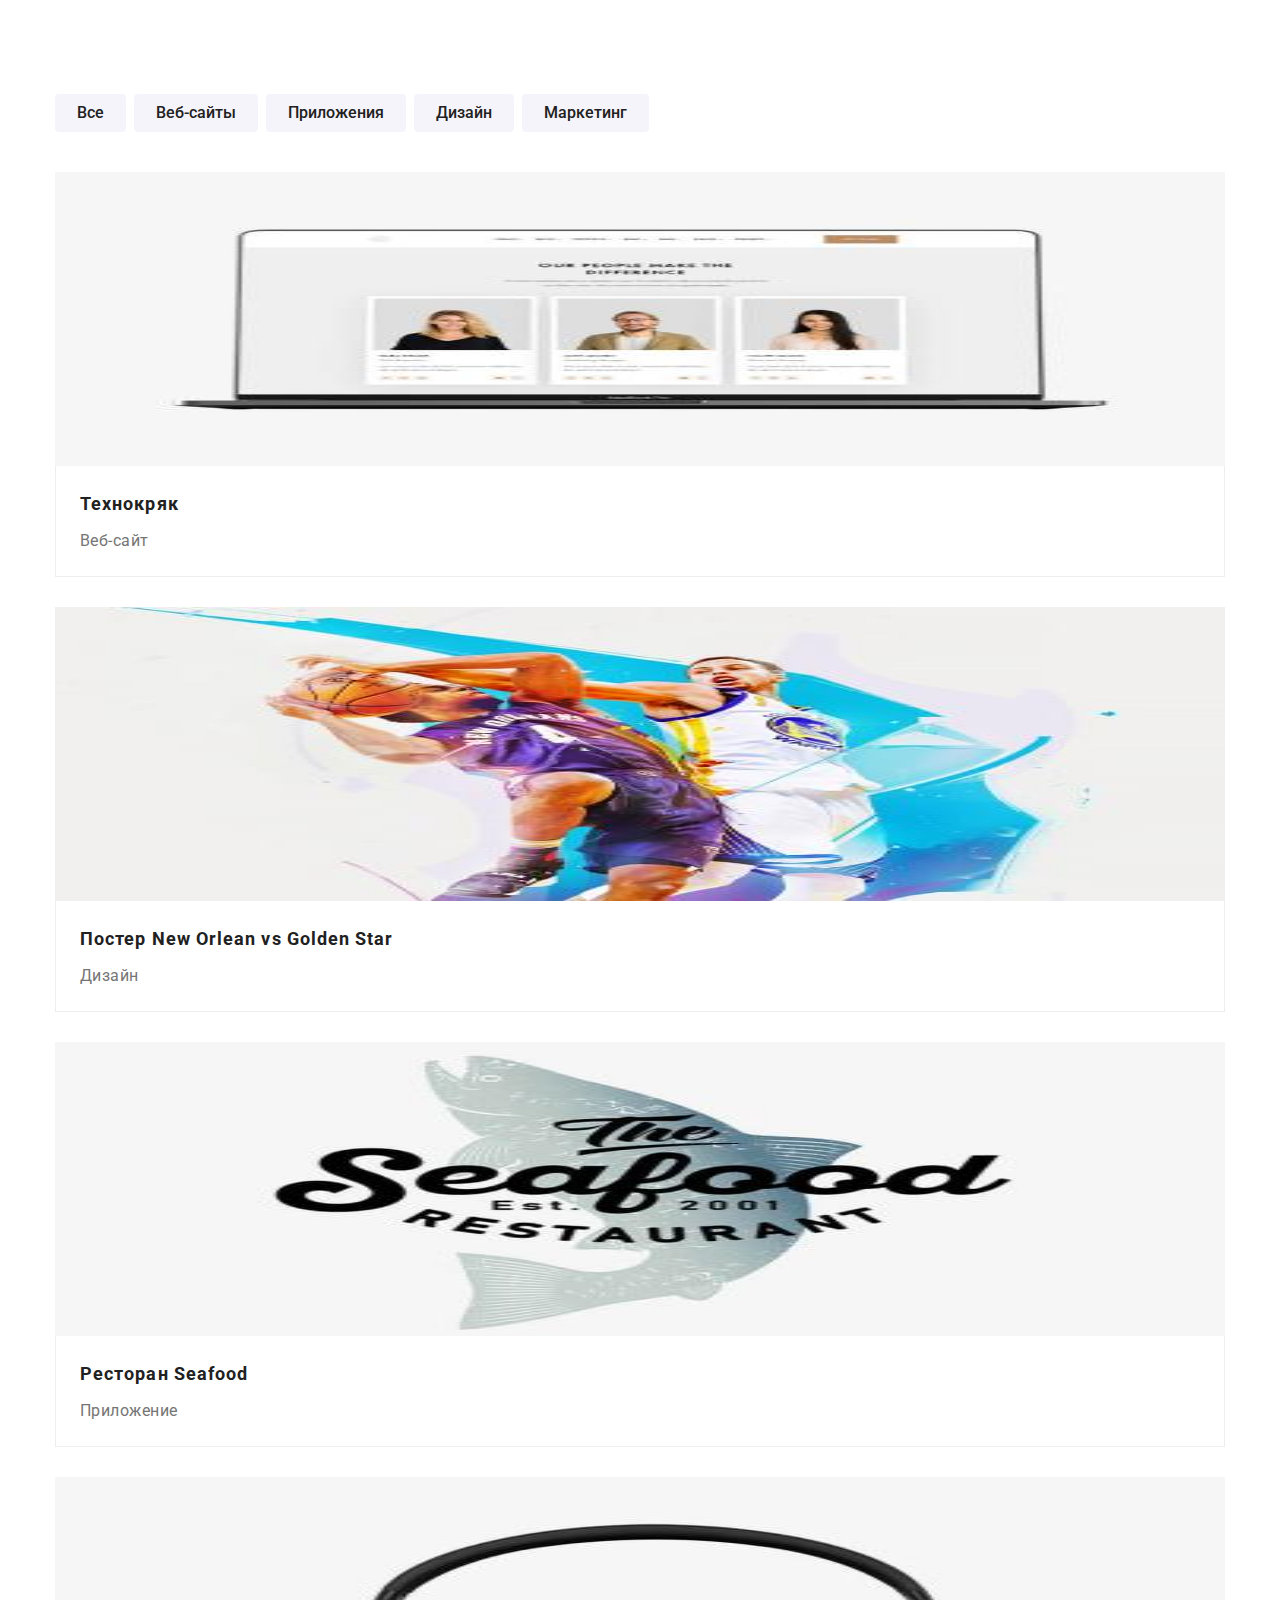
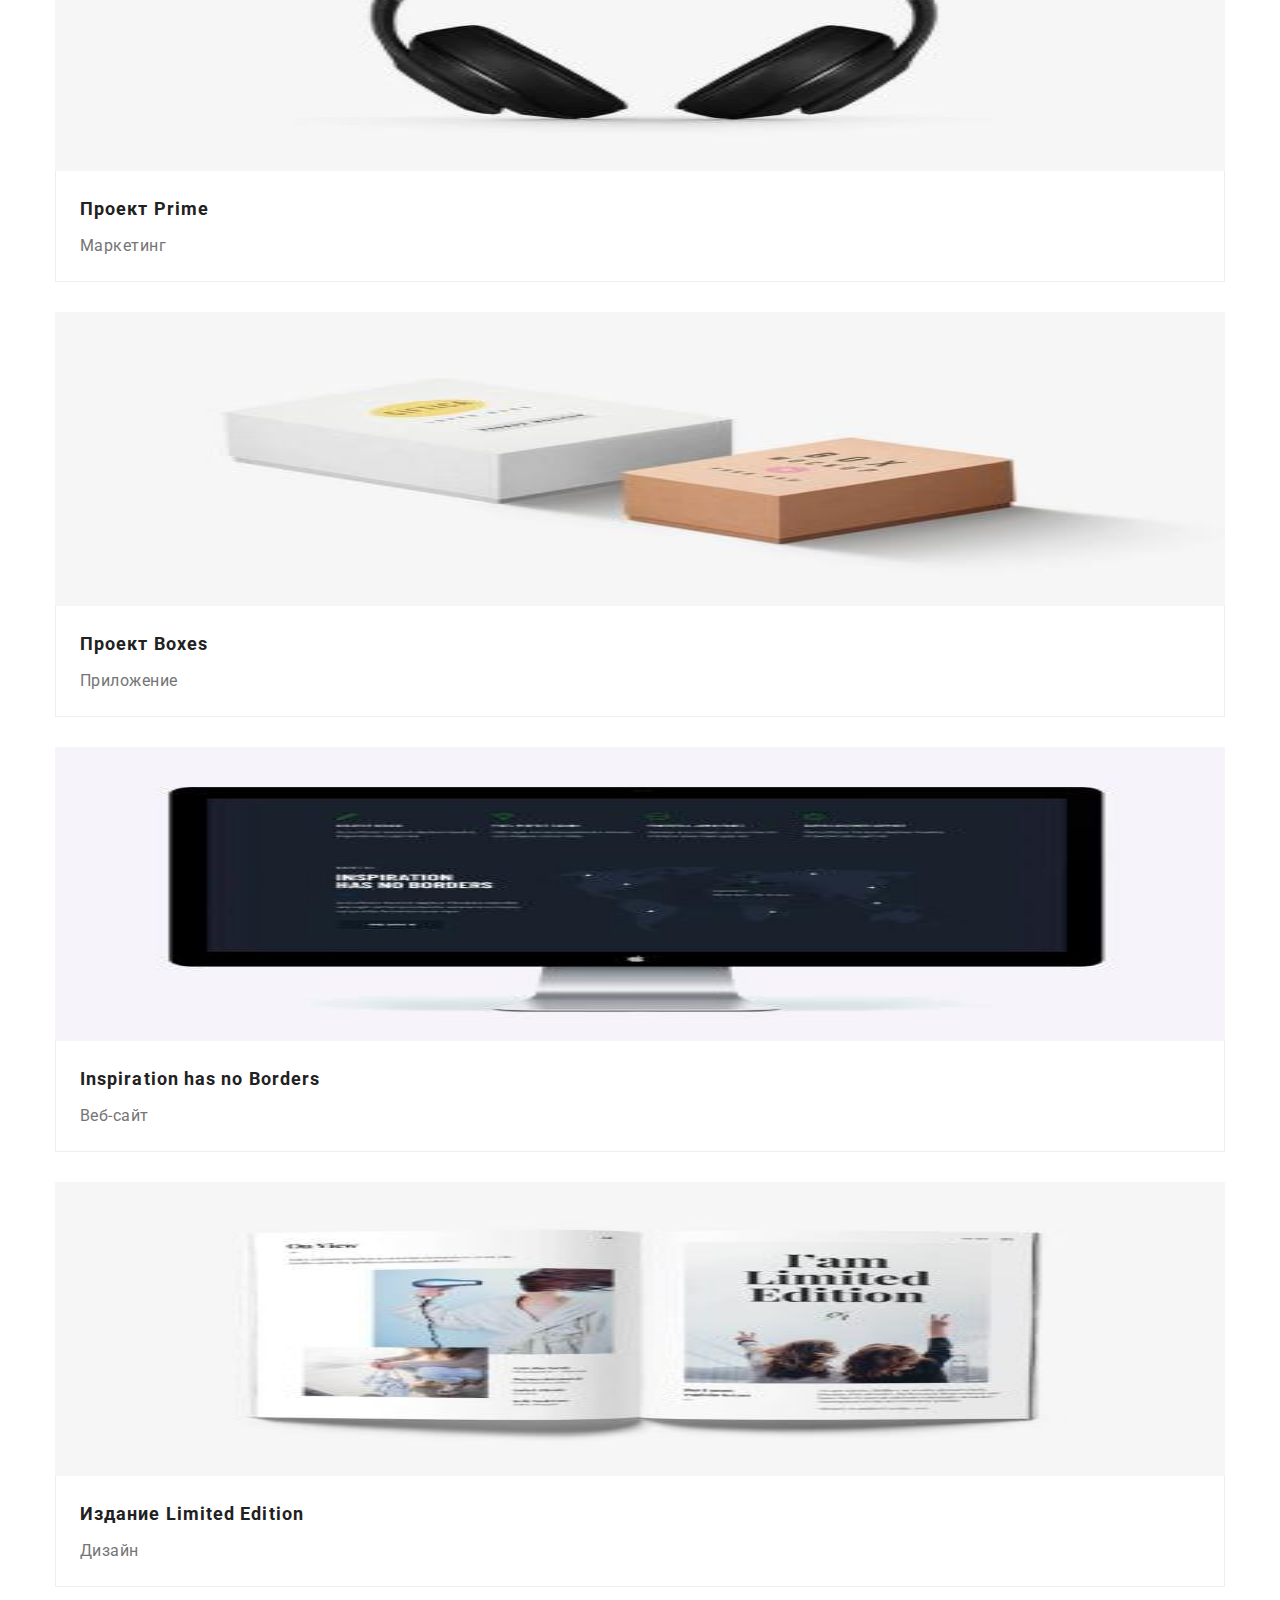
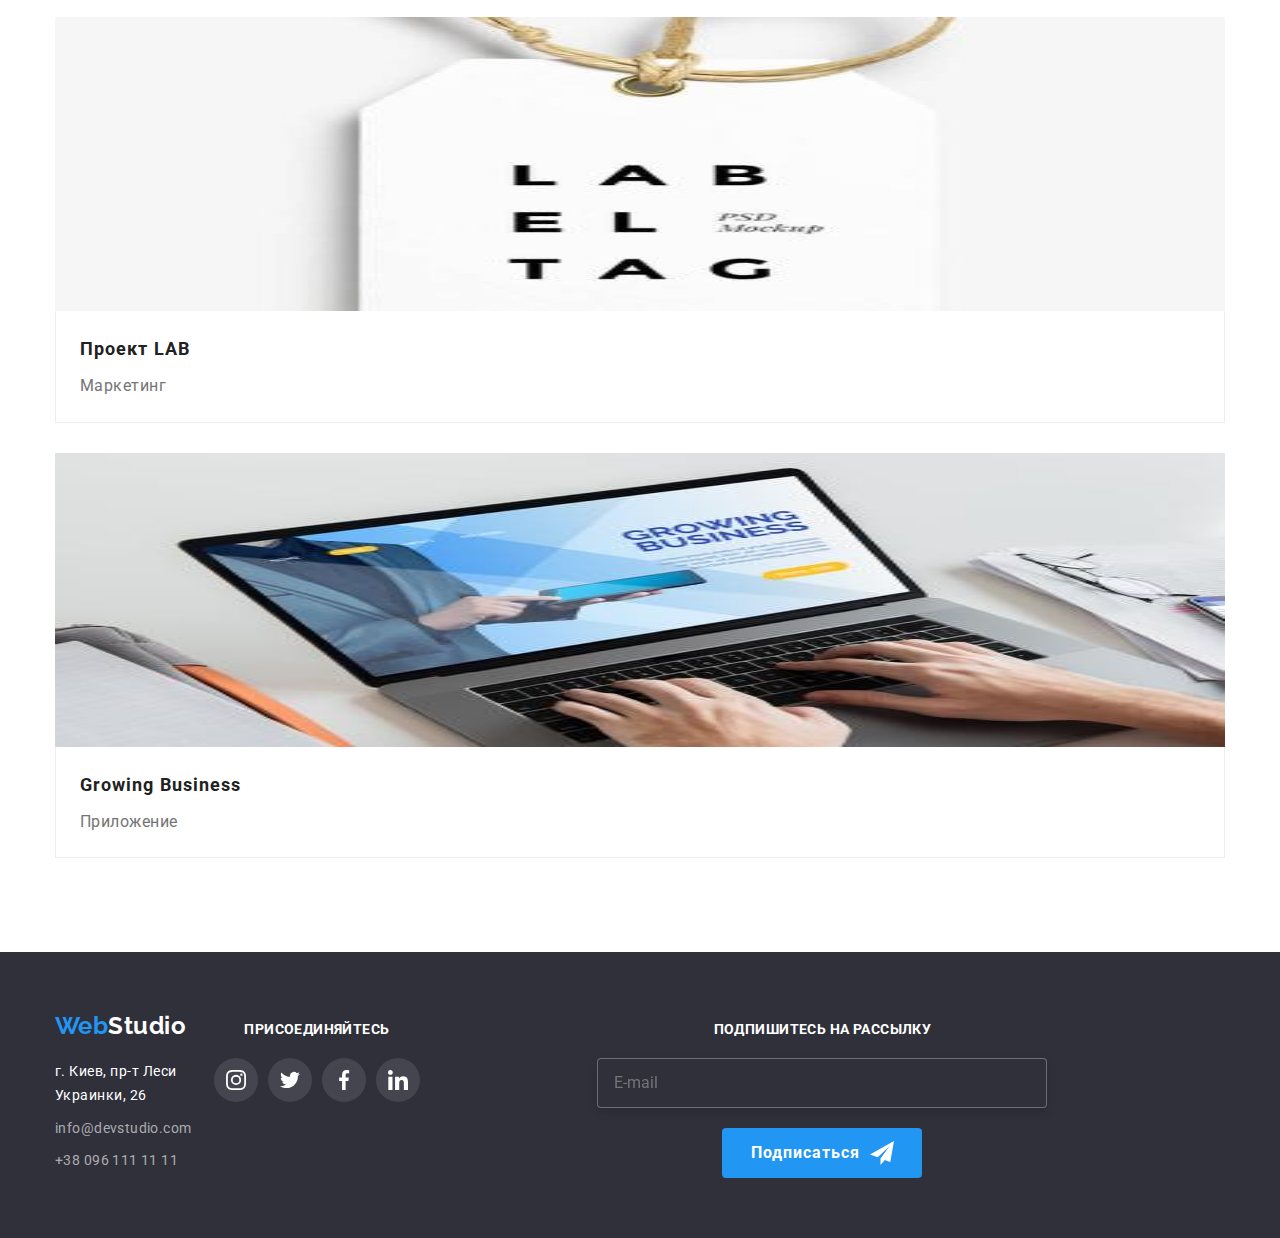
==== commit 9f47dcc5: "commit" ====
--- a/portfolio.html
+++ b/portfolio.html
@@ -13,7 +13,7 @@
 </head>
 <body class="page">
         <!-- Header -->
-        <header class="header">
+        <!-- <header class="header">
             <div class="container container--nav">
                 <nav class="header-nav">
                     <a href="./index.html" class="header-nav__logo">Web<span
@@ -45,7 +45,7 @@
                     </li>
                 </ul>
             </div>
-        </header>
+        </header> -->
         <!-- Main -->
         <main>
             <!-- Filter menu -->
--- a/css/main.min.css
+++ b/css/main.min.css
@@ -1 +1 @@
-h1,h2,h3,ul,p{padding:0;margin:0}button{cursor:pointer}body{background-color:#fff;color:#757575;font-family:"Roboto",sans-serif;letter-spacing:.03em}.container{padding-left:15px;padding-right:15px;margin-left:auto;margin-right:auto}@media screen and (min-width: 480px){.container{width:480px}}@media screen and (min-width: 768px){.container{width:768px}}@media screen and (min-width: 1200px){.container{width:1200px}}.header{border-bottom:1px solid #ececec}.container--nav{display:flex;align-items:center}.header-nav{display:flex;align-items:center}.header-nav__logo{color:#2196f3;font-family:"Raleway",sans-serif;font-weight:700;font-size:26px;line-height:1.19;text-decoration:none}.header-nav__logo--secondary{color:#000}.header-nav__list{display:flex;align-items:center;list-style:none;margin-left:93px}.header-nav__navigation-item:not(:last-child){margin-right:50px}.header-nav__navigation_link{display:block;padding-top:32px;padding-bottom:32px;transition-timing-function:cubic-bezier(0.4, 0, 0.2, 1);transition-duration:250ms;transition-property:color;color:#212121;font-family:"Roboto",sans-serif;font-weight:500;font-size:14px;line-height:1.14;letter-spacing:.28px;text-decoration:none}.header-nav__navigation_link:hover,.header-nav__navigation_link:focus{color:#2196f3}.header-nav__navigation_link--current{color:#2196f3;position:relative}.header-nav__navigation_link--current::after{position:absolute;content:"";border:2px solid #2196f3;border-radius:2px;width:100%;bottom:-1px;left:0;background-color:#2196f3}.header-contacts{display:flex;align-items:center;margin-left:auto;list-style:none}.header-contacts__item:last-child{margin-left:30px}.header-contacts__link{align-items:center;display:flex;transition-timing-function:cubic-bezier(0.4, 0, 0.2, 1);transition-duration:250ms;transition-property:color;color:var(--primary-text-color);font-family:"Roboto",sans-serif;font-weight:500;font-size:14px;line-height:1.14;letter-spacing:.02em;text-decoration:none}.header-contacts__link:hover,.header-contacts__link:focus{color:#2196f3}.header-contacts__icon{margin-right:10px;fill:currentColor}.head{background-image:linear-gradient(to right, rgba(47, 48, 58, 0.4), rgba(47, 48, 58, 0.4)),url(../images/head.jpg);background-repeat:no-repeat;background-position:center;max-width:1600px;margin-inline:auto;color:#fff;background-color:#2f303a;text-align:center}.container--head-box{padding-top:200px;padding-bottom:200px}@media screen and (min-width: 480px){.container--head-box{height:400px;padding-top:118px;padding-bottom:118px}}@media screen and (min-width: 768px){.container--head-box{height:400px;padding-top:118px;padding-bottom:118px}}@media screen and (min-width: 1200px){.container--head-box{height:600px;padding-top:200px;padding-bottom:200px}}.head__title{margin-bottom:30px;font-weight:900;text-align:center;text-transform:uppercase;letter-spacing:.06em}@media screen and (max-width: 1199px){.head__title{font-size:26px;line-height:1.62}}@media screen and (min-width: 1200px){.head__title{font-size:44px;line-height:1.36}}.head__button{border:none;text-decoration:none;padding:10px 32px;text-align:center;transition-timing-function:cubic-bezier(0.4, 0, 0.2, 1);transition-duration:250ms;transition-property:background-color;color:#fff;background-color:#2196f3;border-radius:4px;font-weight:700;font-size:16px;line-height:1.88;min-height:50px;min-width:200px;letter-spacing:.06em}.head__button:hover{background-color:#188ce8}@media screen and (max-width: 1199px){.advantages{padding-top:60px;padding-bottom:60px}}@media screen and (min-width: 1200px){.advantages{padding-top:94px;padding-bottom:94px}}.advantages__title{position:absolute;width:1px;height:1px;margin:-1px;border:0;padding:0;white-space:nowrap;clip-path:inset(100%);clip:rect(0 0 0 0);overflow:hidden}.advantages__list{list-style:none;margin-left:auto;margin-right:auto}.advantages__item:not(:last-child){margin-bottom:30px}.advantages__icon-box{display:flex;background-color:#f5f4fa;justify-content:center;margin-bottom:30px;border-radius:4px;align-items:center;padding:25px 0px}.advantages__item-title{margin-bottom:10px;color:#212121;font-weight:700;font-size:14px;line-height:1.14;text-transform:uppercase;text-align:center}.advantages__text{font-size:14px;line-height:1.71}.our-work{padding-top:0px;padding-bottom:94px}@media screen and (max-width: 1199px){.our-work{display:none}}.our-work__title{color:#212121;margin-bottom:50px;font-weight:700;font-size:36px;line-height:42px;text-align:center}.our-work__list{list-style:none;display:flex;justify-content:space-between;list-style:none}.our-work__item{position:relative;width:370px}.our-work__image{display:block}.our-work__description{position:absolute;bottom:0;padding:27px 0px;width:100%;background-color:rgba(47,48,58,.8);text-align:center;font-weight:700;font-size:14px;line-height:1.14;letter-spacing:.03em;text-transform:uppercase;color:#fff}.our-team{background-color:#f5f4fa}@media screen and (max-width: 1199px){.our-team{padding-top:60px;padding-bottom:60px}}@media screen and (min-width: 1200px){.our-team{padding-top:94px;padding-bottom:94px}}.our-team__title{color:#212121;margin-bottom:30px;font-weight:700;font-size:28px;line-height:1.18;letter-spacing:.03em;text-align:center}@media screen and (min-width: 1200px){.our-team__title{margin-bottom:50px;font-size:36px;line-height:1.17}}.our-team__list{list-style:none}.our-team__teammate{box-shadow:0px 1px 3px rgba(0,0,0,.12),0px 1px 1px rgba(0,0,0,.14),0px 2px 1px rgba(0,0,0,.2);border-radius:0px 0px 4px 4px;background-color:#fff}.our-team__teammate:not(:last-child){margin-bottom:30px}.our-team__image{display:block;width:calc(100vw - 30px);max-width:450px;height:460px}.our-team__teammate-box{padding-top:30px;padding-bottom:24px;text-align:center}.our-team__name{margin-bottom:10px;color:#212121;font-weight:500;font-size:16px;line-height:1.19}.our-team__subtitle{font-weight:400;font-size:16px;line-height:1.19}.our-team__social-list{margin-top:16px;display:flex;list-style:none;justify-content:center;gap:10px}.our-team__social-item{width:44px;height:44px}.our-team__social-link{display:flex;width:100%;height:100%;border-radius:50%;justify-content:center;align-items:center;transition-timing-function:cubic-bezier(0.4, 0, 0.2, 1);transition-duration:250ms;transition-property:background-color}.our-team__social-link:focus,.our-team__social-link:hover{background-color:#2196f3}.our-team__social-icon{fill:#afb1b8;transition-timing-function:cubic-bezier(0.4, 0, 0.2, 1);transition-duration:250ms;transition-property:fill}.our-team__social-link:focus .our-team__social-icon,.our-team__social-link:hover .our-team__social-icon{fill:#fff}@media screen and (max-width: 1199px){.clients{padding-top:60px;padding-bottom:60px}}@media screen and (min-width: 1200px){.clients{padding-top:94px;padding-bottom:94px}}.clients__title{color:#212121;font-weight:700;font-size:36px;line-height:42px;text-align:center}@media screen and (max-width: 1199px){.clients__title{margin-bottom:30px}}@media screen and (min-width: 1200px){.clients__title{margin-bottom:50px}}.clients__list{display:flex;flex-wrap:wrap;list-style:none;justify-content:center;gap:30px}.clients__client{width:calc((100% - 30px)/2);height:92px}.clients__link{display:flex;justify-content:center;width:100%;height:100%;align-items:center;transition-timing-function:cubic-bezier(0.4, 0, 0.2, 1);transition-duration:250ms;transition-property:border-color;border:1px solid #afb1b8;border-radius:4px}.clients__link:focus,.clients__link:hover{border-color:#2196f3}.clients__icon{fill:#afb1b8;transition-timing-function:cubic-bezier(0.4, 0, 0.2, 1);transition-duration:250ms;transition-property:fill}.clients__link:focus .clients__icon,.clients__link:hover .clients__icon{fill:#2196f3}.backdrop{position:fixed;top:0;left:0;width:100%;height:100%;background-color:rgba(0,0,0,.2);transition-timing-function:cubic-bezier(0.4, 0, 0.2, 1);transition-duration:250ms;transition-property:opacity,visibility}.backdrop.is-hidden{pointer-events:none;opacity:0}.modal-window{max-width:450px;width:calc(100% - 30px);position:absolute;padding:40px;top:50%;left:50%;transform:translate(-50%, -50%);box-shadow:0px 1px 3px rgba(0,0,0,.12),0px 1px 1px rgba(0,0,0,.14),0px 2px 1px rgba(0,0,0,.2);border-radius:4px;background-color:#fff}@media screen and (min-width: 1200px){.modal-window{width:528px}}.modal-window__close-button{position:absolute;top:8px;right:8px;width:30px;height:30px;object-fit:contain;border:1px solid rgba(0,0,0,.1);border-radius:50%;display:flex;align-items:center;cursor:pointer;background-color:#fff}.modal-window__close-icon{transition:fill 250ms cubic-bezier(0.4, 0, 0.2, 1)}.modal-window__close-icon:hover,.modal-window__close-icon:focus{fill:#2196f3}.modal-window__title{margin-bottom:12px;color:#212121;font-weight:700;font-size:20px;line-height:1.15;text-align:center;letter-spacing:.48px}.modal-window__label{display:block;font-size:12px;line-height:14px;letter-spacing:.01em;margin-bottom:4px}.modal-window__input-box{display:flex;position:relative;margin-bottom:10px;display:flex;height:40px;align-items:center}.modal-window__input-box:focus-within{fill:#2196f3}.modal-window__input{width:100%;height:100%;padding-left:42px;border:1px solid rgba(33,33,33,.2);border-radius:4px;transition-timing-function:cubic-bezier(0.4, 0, 0.2, 1);transition-duration:250ms;transition-property:border-color;outline:none}.modal-window__input:focus{border-color:#2196f3}.modal-window__icon{position:absolute;left:12px;transition-timing-function:cubic-bezier(0.4, 0, 0.2, 1);transition-duration:250ms;transition-property:fill;color:#212121}.modal-window__input-box--comments{min-height:120px;margin-bottom:20px}.modal-window__comments{resize:none;width:100%;border:1px solid rgba(33,33,33,.2);border-radius:4px;height:100%;outline:none;padding:12px 16px;transition-timing-function:cubic-bezier(0.4, 0, 0.2, 1);transition-duration:250ms;transition-property:border-color;font-family:"Roboto";font-style:normal;font-weight:400;font-size:12px;line-height:14px;letter-spacing:.01em}.modal-window__comments:focus{border-color:#2196f3}.checkbox{display:flex;align-items:center;justify-content:center}.checkbox__label{display:flex;align-items:center;justify-content:center;width:425px;cursor:pointer;margin-inline:auto}.checkbox__input{-webkit-appearance:none;-moz-appearance:none;appearance:none}.checkbox__icon{border:2px solid #212121;border-radius:4px;margin-right:8px;fill:#fff;transition-timing-function:cubic-bezier(0.4, 0, 0.2, 1);transition-duration:250ms;transition-property:background-color}.checkbox__input:checked+.checkbox__icon{background-color:#2196f3;border:none;background-origin:border-box}.checkbox__input:focus+.checkbox__icon{border-color:#188ce8}.checkbox__text{font-size:14px;line-height:1.71;letter-spacing:.03em}.checkbox__link{font-size:14px;line-height:1.17;letter-spacing:.03em;text-decoration:underline;color:var(--button-bg-color)}.modal-window__submit{display:flex;align-items:center;justify-content:center;width:200px;min-height:50px;margin-top:30px;margin-inline:auto;margin-bottom:0;background-color:#2196f3;color:#fff;box-shadow:0px 4px 4px rgba(0,0,0,.15);border-radius:4px;border:none;cursor:pointer;font-weight:700;font-size:16px;line-height:1.88;letter-spacing:.06em}.modal-window__submit:hover,.modal-window__submit:focus{background-color:#188ce8}.footer-main{padding-top:60px;padding-bottom:60px;background-color:#2f303a}@media screen and (min-width: 768px){.container--footer-main{display:flex;align-items:baseline}}.adress-footer{width:231px}@media screen and (max-width: 768px){.adress-footer{margin-left:auto;margin-right:auto}}@media screen and (max-width: 1199px){.adress-footer{margin-bottom:60px}}.adress-footer__logo{margin-bottom:20px;display:block;text-decoration:none;color:#2196f3;font-family:"Raleway",sans-serif;font-weight:700;font-size:26px;line-height:1.19}@media screen and (max-width: 1199px){.adress-footer__logo{text-align:center}}.adress-footer--logo-secondary{color:#fff}.adress-footer__data{color:#fff;font-style:normal;font-size:14px;line-height:1.71}@media screen and (max-width: 1199px){.adress-footer__data{text-align:center}}.adress-footer__text{margin-bottom:9px}.adress-footer__list{list-style:none}.adress-footer__item{list-style:none}.adress-footer__item:first-child{margin-bottom:8px}.adress-footer__link{color:rgba(255,255,255,.6);transition-timing-function:cubic-bezier(0.4, 0, 0.2, 1);transition-duration:250ms;transition-property:color;font-size:14px;line-height:1.71;letter-spacing:.03em;text-decoration:none}.adress-footer__link:hover,.adress-footer__link:focus{color:#2196f3}.footer-join{display:flex;flex-direction:column;align-items:center;margin-bottom:60px}.footer-join__text{font-family:"Roboto";font-style:normal;font-weight:700;font-size:14px;line-height:1.14;letter-spacing:.03em;text-transform:uppercase;color:#fff;margin-bottom:20px}.footer-join__social-links{list-style:none;display:flex;align-items:center;gap:10px;justify-content:center}.footer-join__social-item{height:44px;width:44px;background-color:rgba(255,255,255,.1);border-radius:50%}.footer-join__social-link{display:flex;width:100%;height:100%;border-radius:50%;justify-content:center;align-items:center;transition-timing-function:cubic-bezier(0.4, 0, 0.2, 1);transition-duration:250ms;transition-property:background-color}.footer-join__social-link:hover,.footer-join__social-link:focus{background-color:#2196f3}.footer-join__social-icon{fill:#fff}.footer-subscribe{width:100%}.footer-subscribe__form{display:flex;flex-direction:column;align-items:center}.footer-subscribe__label{margin-bottom:20px;text-transform:uppercase;font-weight:700;font-size:14px;line-height:1.14;letter-spacing:.03em;text-transform:uppercase;color:#fff}.footer-subscribe__mail-section{display:flex;width:100%;flex-direction:column;align-items:center}.footer-subscribe__input{width:100%;max-width:450px;padding-inline:16px;padding-top:15px;padding-bottom:15px;color:rgba(255,255,255,.6);border-radius:4px;border:1px solid rgba(255,255,255,.3);background-color:#2f303a;filter:drop-shadow(0px 4px 4px rgba(0, 0, 0, 0.15));margin-bottom:20px}.footer-subscribe__button{display:flex;width:200px;height:50px;justify-content:center;align-items:center;cursor:pointer;color:#fff;background-color:#2196f3;border-radius:4px;border:none;font-weight:700;font-size:16px;line-height:1.88;letter-spacing:.06em;text-align:center}.footer-subscribe__icon{margin-left:10px;fill:#fff}.projects{padding-top:94px;padding-bottom:94px}.projects__filter-list{display:flex;justify-content:center;margin-bottom:50px;list-style:none}.projects__filter-item:not(:last-child){margin-right:8px}.projects__filter-button{border:none;padding:6px 22px;border-radius:4px;color:#212121;background-color:#f5f4fa;font-weight:500;font-size:16px;line-height:1.62;text-align:center;transition-timing-function:cubic-bezier(0.4, 0, 0.2, 1);transition-duration:250ms;transition-property:color,background-color,box-shadow}.projects__filter-button:hover,.projects__filter-button:focus{background-color:#2196f3;color:#fff;box-shadow:0px 3px 1px rgba(0,0,0,.1),0px 1px 2px rgba(0,0,0,.08),0px 2px 2px rgba(0,0,0,.12)}.projects__list{display:flex;flex-wrap:wrap;list-style:none}.projects__item{margin-right:30px;margin-bottom:30px}.projects__item:nth-child(3n){margin-right:0px}.projects__item:nth-last-child(-n+3){margin-bottom:0}.projects__link{text-decoration:none;display:block;width:100%;height:100%;transition-timing-function:cubic-bezier(0.4, 0, 0.2, 1);transition-duration:250ms;transition-property:box-shadow}.projects__link:hover,.projects__link:focus{box-shadow:0px 1px 1px rgba(0,0,0,.12),0px 4px 4px rgba(0,0,0,.06),1px 4px 6px rgba(0,0,0,.16)}.projects__hover-box{position:relative;display:flex;overflow:hidden}.projects__hover-box-img{display:block}.projects__hover-box-text{position:absolute;margin:0;width:100%;height:100%;padding:63px 24px;opacity:0;top:100%;color:#fff;font-weight:400;font-size:18px;line-height:1.56;letter-spacing:.03em;background-color:rgba(33,150,243,.9);transition-timing-function:cubic-bezier(0.4, 0, 0.2, 1);transition-duration:250ms;transition-property:transform}.projects__link:hover .projects__hover-box-text,.projects__link:focus .projects__hover-box-text{opacity:1;transform:translateY(-100%)}.projects__title-box{padding-top:20px;padding-bottom:20px;padding-left:24px;padding-right:24px;border:1px solid #eee;border-top:none}.projects__title{font-weight:700;font-size:18px;line-height:2;letter-spacing:.06em;margin-bottom:4px;color:#212121}.projects__subtitle{font-size:16px;line-height:1.88;letter-spacing:.03em;color:#757575}/*# sourceMappingURL=main.min.css.map */+h1,h2,h3,ul,p{padding:0;margin:0}button{cursor:pointer}body{background-color:#fff;color:#757575;font-family:"Roboto",sans-serif;letter-spacing:.03em}.container{padding-left:15px;padding-right:15px;margin-left:auto;margin-right:auto}@media screen and (min-width: 480px){.container{width:480px}}@media screen and (min-width: 768px){.container{width:768px}}@media screen and (min-width: 1200px){.container{width:1200px}}.header{border-bottom:1px solid #ececec}.container--nav{display:flex;align-items:center}.header-nav{display:flex;align-items:center}.header-nav__logo{color:#2196f3;font-family:"Raleway",sans-serif;font-weight:700;font-size:26px;line-height:1.19;text-decoration:none}.header-nav__logo--secondary{color:#000}.header-nav__list{display:flex;align-items:center;list-style:none;margin-left:93px}.header-nav__navigation-item:not(:last-child){margin-right:50px}.header-nav__navigation_link{display:block;padding-top:32px;padding-bottom:32px;transition-timing-function:cubic-bezier(0.4, 0, 0.2, 1);transition-duration:250ms;transition-property:color;color:#212121;font-family:"Roboto",sans-serif;font-weight:500;font-size:14px;line-height:1.14;letter-spacing:.28px;text-decoration:none}.header-nav__navigation_link:hover,.header-nav__navigation_link:focus{color:#2196f3}.header-nav__navigation_link--current{color:#2196f3;position:relative}.header-nav__navigation_link--current::after{position:absolute;content:"";border:2px solid #2196f3;border-radius:2px;width:100%;bottom:-1px;left:0;background-color:#2196f3}.header-contacts{display:flex;align-items:center;margin-left:auto;list-style:none}.header-contacts__item:last-child{margin-left:30px}.header-contacts__link{align-items:center;display:flex;transition-timing-function:cubic-bezier(0.4, 0, 0.2, 1);transition-duration:250ms;transition-property:color;color:var(--primary-text-color);font-family:"Roboto",sans-serif;font-weight:500;font-size:14px;line-height:1.14;letter-spacing:.02em;text-decoration:none}.header-contacts__link:hover,.header-contacts__link:focus{color:#2196f3}.header-contacts__icon{margin-right:10px;fill:currentColor}.head{background-image:linear-gradient(to right, rgba(47, 48, 58, 0.4), rgba(47, 48, 58, 0.4)),url(../images/head.jpg);background-repeat:no-repeat;background-position:center;max-width:1600px;margin-inline:auto;color:#fff;background-color:#2f303a;text-align:center}@media screen and (max-width: 1199px){.container--head-box{padding-top:118px;padding-bottom:118px}}@media screen and (min-width: 1200px){.container--head-box{padding-top:200px;padding-bottom:200px}}.head__title{margin-bottom:30px;font-weight:900;text-align:center;text-transform:uppercase;letter-spacing:.06em}@media screen and (max-width: 1199px){.head__title{font-size:26px;line-height:1.62}}@media screen and (min-width: 1200px){.head__title{font-size:44px;line-height:1.36}}.head__button{border:none;text-decoration:none;padding:10px 32px;text-align:center;transition-timing-function:cubic-bezier(0.4, 0, 0.2, 1);transition-duration:250ms;transition-property:background-color;color:#fff;background-color:#2196f3;border-radius:4px;font-weight:700;font-size:16px;line-height:1.88;min-height:50px;min-width:200px;letter-spacing:.06em}.head__button:hover{background-color:#188ce8}.advantages{padding-top:60px;padding-bottom:60px}@media screen and (min-width: 1200px){.advantages{padding-top:94px;padding-bottom:94px}}.advantages__title{position:absolute;width:1px;height:1px;margin:-1px;border:0;padding:0;white-space:nowrap;clip-path:inset(100%);clip:rect(0 0 0 0);overflow:hidden}.advantages__list{list-style:none;margin-left:auto;margin-right:auto}.advantages__item:not(:last-child){margin-bottom:30px}.advantages__icon-box{display:flex;background-color:#f5f4fa;justify-content:center;margin-bottom:30px;border-radius:4px;align-items:center;padding:25px 0px}.advantages__item-title{margin-bottom:10px;color:#212121;font-weight:700;font-size:14px;line-height:1.14;text-transform:uppercase;text-align:center}.advantages__text{font-size:14px;line-height:1.71}.our-work{padding-top:0px;padding-bottom:94px}@media screen and (max-width: 1199px){.our-work{display:none}}.our-work__title{color:#212121;margin-bottom:50px;font-weight:700;font-size:36px;line-height:42px;text-align:center}.our-work__list{list-style:none;display:flex;justify-content:space-between;list-style:none}.our-work__item{position:relative;width:370px}.our-work__image{display:block}.our-work__description{position:absolute;bottom:0;padding:27px 0px;width:100%;background-color:rgba(47,48,58,.8);text-align:center;font-weight:700;font-size:14px;line-height:1.14;letter-spacing:.03em;text-transform:uppercase;color:#fff}.our-team{padding-top:60px;padding-bottom:60px;background-color:#f5f4fa}@media screen and (min-width: 1200px){.our-team{padding-top:94px;padding-bottom:94px}}.our-team__title{color:#212121;margin-bottom:30px;font-weight:700;font-size:28px;line-height:1.18;letter-spacing:.03em;text-align:center}@media screen and (min-width: 1200px){.our-team__title{margin-bottom:50px;font-size:36px;line-height:1.17}}.our-team__list{display:flex;flex-direction:column;list-style:none;row-gap:30px}.our-team__teammate{box-shadow:0px 1px 3px rgba(0,0,0,.12),0px 1px 1px rgba(0,0,0,.14),0px 2px 1px rgba(0,0,0,.2);border-radius:0px 0px 4px 4px;background-color:#fff}.our-team__image{display:block;width:calc(100vw - 30px);max-width:450px;height:460px}.our-team__teammate-box{padding-top:30px;padding-bottom:24px;text-align:center}.our-team__name{margin-bottom:10px;color:#212121;font-weight:500;font-size:16px;line-height:1.19}.our-team__subtitle{font-weight:400;font-size:16px;line-height:1.19}.our-team__social-list{margin-top:16px;display:flex;list-style:none;justify-content:center;gap:10px}.our-team__social-item{width:44px;height:44px}.our-team__social-link{display:flex;width:100%;height:100%;border-radius:50%;justify-content:center;align-items:center;transition-timing-function:cubic-bezier(0.4, 0, 0.2, 1);transition-duration:250ms;transition-property:background-color}.our-team__social-link:focus,.our-team__social-link:hover{background-color:#2196f3}.our-team__social-icon{fill:#afb1b8;transition-timing-function:cubic-bezier(0.4, 0, 0.2, 1);transition-duration:250ms;transition-property:fill}.our-team__social-link:focus .our-team__social-icon,.our-team__social-link:hover .our-team__social-icon{fill:#fff}.clients{padding-top:60px;padding-bottom:60px}@media screen and (min-width: 1200px){.clients{padding-top:94px;padding-bottom:94px}}.clients__title{color:#212121;font-weight:700;font-size:24px;line-height:1.4;text-align:center}@media screen and (max-width: 1199px){.clients__title{margin-bottom:30px}}@media screen and (min-width: 1200px){.clients__title{margin-bottom:50px}}.clients__list{display:flex;flex-wrap:wrap;list-style:none;justify-content:center;gap:30px}.clients__client{width:calc((100% - 30px)/2);height:92px}.clients__link{display:flex;justify-content:center;width:100%;height:100%;align-items:center;transition-timing-function:cubic-bezier(0.4, 0, 0.2, 1);transition-duration:250ms;transition-property:border-color;border:1px solid #afb1b8;border-radius:4px}.clients__link:focus,.clients__link:hover{border-color:#2196f3}.clients__icon{fill:#afb1b8;transition-timing-function:cubic-bezier(0.4, 0, 0.2, 1);transition-duration:250ms;transition-property:fill}.clients__link:focus .clients__icon,.clients__link:hover .clients__icon{fill:#2196f3}.backdrop{position:fixed;top:0;left:0;width:100%;height:100%;background-color:rgba(0,0,0,.2);transition-timing-function:cubic-bezier(0.4, 0, 0.2, 1);transition-duration:250ms;transition-property:opacity,visibility}.backdrop.is-hidden{pointer-events:none;opacity:0}.modal-window{max-width:450px;width:calc(100% - 30px);position:absolute;padding:40px;top:50%;left:50%;transform:translate(-50%, -50%);box-shadow:0px 1px 3px rgba(0,0,0,.12),0px 1px 1px rgba(0,0,0,.14),0px 2px 1px rgba(0,0,0,.2);border-radius:4px;background-color:#fff}@media screen and (min-width: 1200px){.modal-window{width:528px}}.modal-window__close-button{position:absolute;top:8px;right:8px;width:30px;height:30px;object-fit:contain;border:1px solid rgba(0,0,0,.1);border-radius:50%;display:flex;align-items:center;cursor:pointer;background-color:#fff}.modal-window__close-icon{transition:fill 250ms cubic-bezier(0.4, 0, 0.2, 1)}.modal-window__close-icon:hover,.modal-window__close-icon:focus{fill:#2196f3}.modal-window__title{margin-bottom:12px;color:#212121;font-weight:700;font-size:20px;line-height:1.5;text-align:center;letter-spacing:.48px}.modal-window__label{display:block;font-size:12px;line-height:1.17;letter-spacing:.01em;margin-bottom:4px}.modal-window__input-box{display:flex;position:relative;margin-bottom:10px;display:flex;height:40px;align-items:center}.modal-window__input-box:focus-within{fill:#2196f3}.modal-window__input{width:100%;height:100%;padding-left:42px;border:1px solid rgba(33,33,33,.2);border-radius:4px;transition-timing-function:cubic-bezier(0.4, 0, 0.2, 1);transition-duration:250ms;transition-property:border-color;outline:none}.modal-window__input:focus{border-color:#2196f3}.modal-window__icon{position:absolute;left:12px;transition-timing-function:cubic-bezier(0.4, 0, 0.2, 1);transition-duration:250ms;transition-property:fill;color:#212121}.modal-window__input-box--comments{min-height:120px;margin-bottom:20px}.modal-window__comments{resize:none;width:100%;border:1px solid rgba(33,33,33,.2);border-radius:4px;height:100%;outline:none;padding:12px 16px;transition-timing-function:cubic-bezier(0.4, 0, 0.2, 1);transition-duration:250ms;transition-property:border-color;font-family:"Roboto";font-style:normal;font-weight:400;font-size:14px;line-height:1.14;letter-spacing:.01em}.modal-window__comments:focus{border-color:#2196f3}.modal-window__comments::placeholder{color:rgba(117,117,117,.5)}.checkbox{display:flex;align-items:center;justify-content:center}.checkbox__label{display:flex;align-items:center;justify-content:center;cursor:pointer;margin-inline:auto}.checkbox__input{-webkit-appearance:none;-moz-appearance:none;appearance:none}.checkbox__icon{flex-shrink:0;border:2px solid #212121;border-radius:4px;margin-right:8px;fill:#fff;transition-timing-function:cubic-bezier(0.4, 0, 0.2, 1);transition-duration:250ms;transition-property:background-color}.checkbox__input:checked+.checkbox__icon{background-color:#2196f3;border:none;background-origin:border-box}.checkbox__input:focus+.checkbox__icon{border-color:#188ce8}.checkbox__text{font-size:12px;line-height:1.17;letter-spacing:.03em}.checkbox__link{font-size:12px;line-height:1.17;letter-spacing:.03em;text-decoration:underline;color:#2196f3}.modal-window__submit{display:flex;align-items:center;justify-content:center;width:200px;min-height:50px;margin-top:30px;margin-inline:auto;margin-bottom:0;background-color:#2196f3;color:#fff;box-shadow:0px 4px 4px rgba(0,0,0,.15);border-radius:4px;border:none;cursor:pointer;font-weight:700;font-size:16px;line-height:1.88;letter-spacing:.06em}.modal-window__submit:hover,.modal-window__submit:focus{background-color:#188ce8}.footer-main{padding-top:60px;padding-bottom:60px;background-color:#2f303a}@media screen and (min-width: 768px){.container--footer-main{display:flex;align-items:baseline}}.adress-footer{width:231px}@media screen and (max-width: 768px){.adress-footer{margin-left:auto;margin-right:auto}}@media screen and (max-width: 1199px){.adress-footer{margin-bottom:60px}}.adress-footer__logo{margin-bottom:20px;display:block;text-decoration:none;color:#2196f3;font-family:"Raleway",sans-serif;font-weight:700;font-size:24px;line-height:1.17}@media screen and (max-width: 1199px){.adress-footer__logo{text-align:center}}.adress-footer--logo-secondary{color:#fff}.adress-footer__data{color:#fff;font-style:normal;font-size:14px;line-height:1.71}@media screen and (max-width: 1199px){.adress-footer__data{text-align:center}}.adress-footer__text{margin-bottom:9px}.adress-footer__list{list-style:none}.adress-footer__item{list-style:none}.adress-footer__item:first-child{margin-bottom:8px}.adress-footer__link{color:rgba(255,255,255,.6);transition-timing-function:cubic-bezier(0.4, 0, 0.2, 1);transition-duration:250ms;transition-property:color;font-size:14px;line-height:1.71;letter-spacing:.03em;text-decoration:none}.adress-footer__link:hover,.adress-footer__link:focus{color:#2196f3}.footer-join{display:flex;flex-direction:column;align-items:center;margin-bottom:60px}.footer-join__text{font-family:"Roboto";font-style:normal;font-weight:700;font-size:14px;line-height:1.14;letter-spacing:.03em;text-transform:uppercase;color:#fff;margin-bottom:20px}.footer-join__social-links{list-style:none;display:flex;align-items:center;gap:10px;justify-content:center}.footer-join__social-item{height:44px;width:44px;background-color:rgba(255,255,255,.1);border-radius:50%}.footer-join__social-link{display:flex;width:100%;height:100%;border-radius:50%;justify-content:center;align-items:center;transition-timing-function:cubic-bezier(0.4, 0, 0.2, 1);transition-duration:250ms;transition-property:background-color}.footer-join__social-link:hover,.footer-join__social-link:focus{background-color:#2196f3}.footer-join__social-icon{fill:#fff}.footer-subscribe{width:100%}.footer-subscribe__form{display:flex;flex-direction:column;align-items:center}.footer-subscribe__label{margin-bottom:20px;text-transform:uppercase;font-weight:700;font-size:14px;line-height:1.14;letter-spacing:.03em;text-transform:uppercase;color:#fff}.footer-subscribe__mail-section{display:flex;width:100%;flex-direction:column;align-items:center}.footer-subscribe__input{width:100%;max-width:450px;padding-inline:16px;padding-top:15px;padding-bottom:15px;color:rgba(255,255,255,.6);border-radius:4px;border:1px solid rgba(255,255,255,.3);background-color:#2f303a;filter:drop-shadow(0px 4px 4px rgba(0, 0, 0, 0.15));margin-bottom:20px}.footer-subscribe__button{display:flex;width:200px;height:50px;justify-content:center;align-items:center;cursor:pointer;color:#fff;background-color:#2196f3;border-radius:4px;border:none;font-weight:700;font-size:16px;line-height:1.88;letter-spacing:.06em;text-align:center}.footer-subscribe__icon{margin-left:10px;fill:#fff}.projects{padding-top:60px;padding-bottom:60px}@media screen and (min-width: 1200px){.projects{padding-top:94px;padding-bottom:94px}}.projects__filter-list{display:flex;flex-wrap:wrap;justify-content:flex-start;list-style:none;row-gap:15px;column-gap:8px;margin-bottom:40px}.projects__filter-button{border:none;padding:6px 22px;border-radius:4px;color:#212121;background-color:#f5f4fa;font-weight:500;font-size:16px;line-height:1.62;text-align:center;transition-timing-function:cubic-bezier(0.4, 0, 0.2, 1);transition-duration:250ms;transition-property:color,background-color,box-shadow}.projects__filter-button:hover,.projects__filter-button:focus{background-color:#2196f3;color:#fff;box-shadow:0px 3px 1px rgba(0,0,0,.1),0px 1px 2px rgba(0,0,0,.08),0px 2px 2px rgba(0,0,0,.12)}.projects__list{display:flex;flex-direction:column;list-style:none;gap:30px}.projects__link{text-decoration:none;display:block;width:100%;height:100%;transition-timing-function:cubic-bezier(0.4, 0, 0.2, 1);transition-duration:250ms;transition-property:box-shadow}.projects__link:hover,.projects__link:focus{box-shadow:0px 1px 1px rgba(0,0,0,.12),0px 4px 4px rgba(0,0,0,.06),1px 4px 6px rgba(0,0,0,.16)}.projects__hover-box{position:relative;display:flex;overflow:hidden}.projects__hover-box-img{display:block;width:100%;height:auto;max-height:294px}.projects__hover-box-text{position:absolute;margin:0;width:100%;height:100%;padding:63px 24px;opacity:0;top:100%;color:#fff;font-weight:400;font-size:18px;line-height:1.56;letter-spacing:.03em;background-color:rgba(33,150,243,.9);transition-timing-function:cubic-bezier(0.4, 0, 0.2, 1);transition-duration:250ms;transition-property:transform}.projects__link:hover .projects__hover-box-text,.projects__link:focus .projects__hover-box-text{opacity:1;transform:translateY(-100%)}.projects__title-box{padding-top:20px;padding-bottom:20px;padding-left:24px;padding-right:24px;border:1px solid #eee;border-top:none}.projects__title{font-weight:700;font-size:18px;line-height:2;letter-spacing:.06em;margin-bottom:4px;color:#212121}.projects__subtitle{font-size:16px;line-height:1.88;letter-spacing:.03em;color:#757575}/*# sourceMappingURL=main.min.css.map */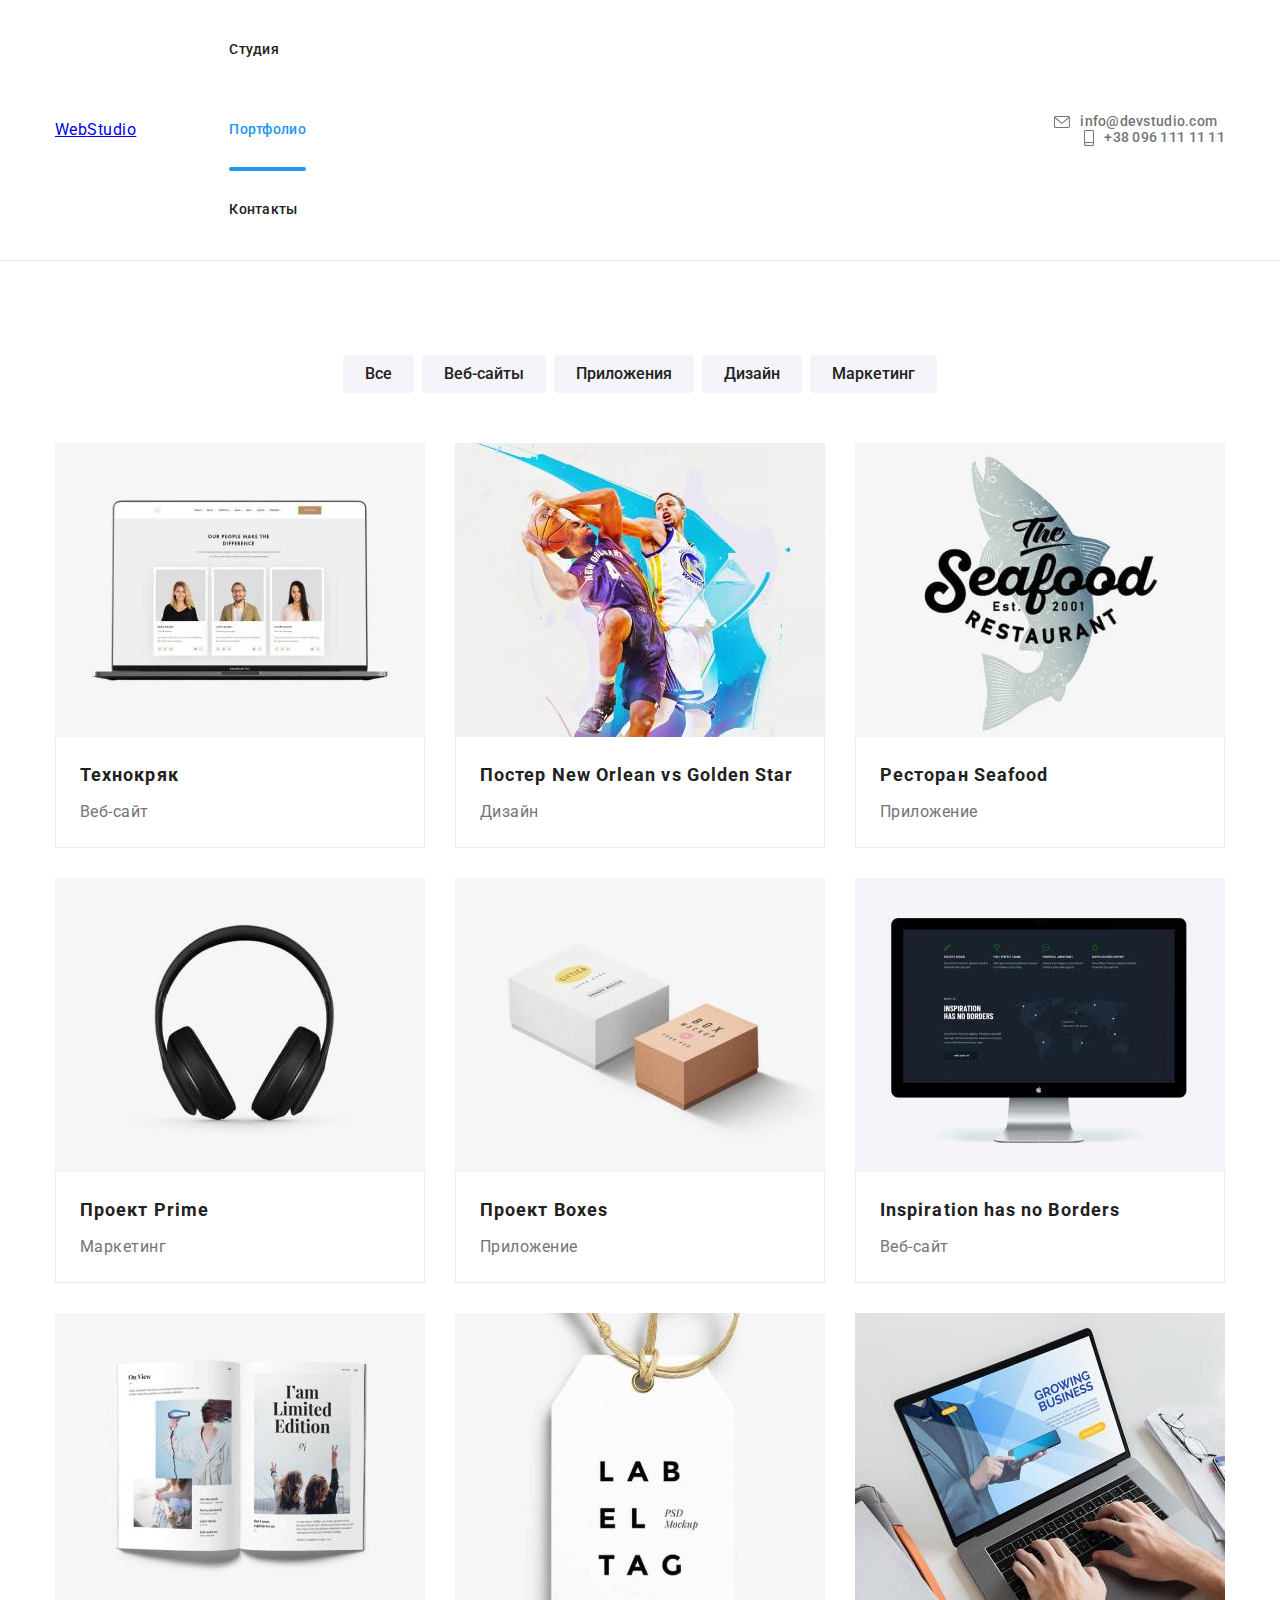
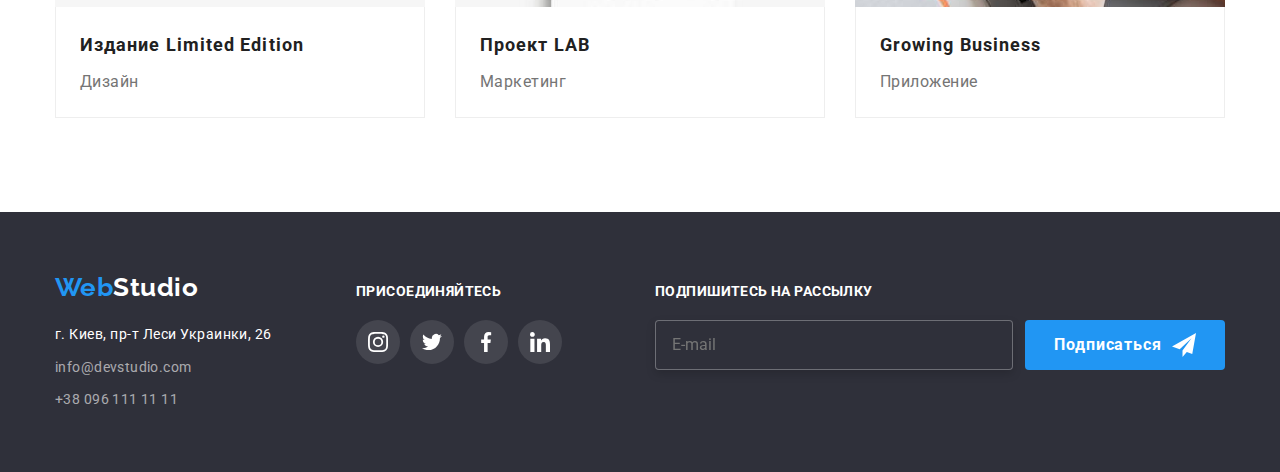
==== commit c761bb2b: "initial commit" ====
--- a/portfolio.html
+++ b/portfolio.html
@@ -13,7 +13,7 @@
 </head>
 <body class="page">
         <!-- Header -->
-        <!-- <header class="header">
+        <header class="header">
             <div class="container container--nav">
                 <nav class="header-nav">
                     <a href="./index.html" class="header-nav__logo">Web<span
@@ -45,7 +45,7 @@
                     </li>
                 </ul>
             </div>
-        </header> -->
+        </header>
         <!-- Main -->
         <main>
             <!-- Filter menu -->
--- a/css/main.min.css
+++ b/css/main.min.css
@@ -1 +1 @@
-h1,h2,h3,ul,p{padding:0;margin:0}button{cursor:pointer}body{background-color:#fff;color:#757575;font-family:"Roboto",sans-serif;letter-spacing:.03em}.container{padding-left:15px;padding-right:15px;margin-left:auto;margin-right:auto}@media screen and (min-width: 480px){.container{width:480px}}@media screen and (min-width: 768px){.container{width:768px}}@media screen and (min-width: 1200px){.container{width:1200px}}.header{border-bottom:1px solid #ececec}.container--nav{display:flex;align-items:center}.header-nav{display:flex;align-items:center}.header-nav__logo{color:#2196f3;font-family:"Raleway",sans-serif;font-weight:700;font-size:26px;line-height:1.19;text-decoration:none}.header-nav__logo--secondary{color:#000}.header-nav__list{display:flex;align-items:center;list-style:none;margin-left:93px}.header-nav__navigation-item:not(:last-child){margin-right:50px}.header-nav__navigation_link{display:block;padding-top:32px;padding-bottom:32px;transition-timing-function:cubic-bezier(0.4, 0, 0.2, 1);transition-duration:250ms;transition-property:color;color:#212121;font-family:"Roboto",sans-serif;font-weight:500;font-size:14px;line-height:1.14;letter-spacing:.28px;text-decoration:none}.header-nav__navigation_link:hover,.header-nav__navigation_link:focus{color:#2196f3}.header-nav__navigation_link--current{color:#2196f3;position:relative}.header-nav__navigation_link--current::after{position:absolute;content:"";border:2px solid #2196f3;border-radius:2px;width:100%;bottom:-1px;left:0;background-color:#2196f3}.header-contacts{display:flex;align-items:center;margin-left:auto;list-style:none}.header-contacts__item:last-child{margin-left:30px}.header-contacts__link{align-items:center;display:flex;transition-timing-function:cubic-bezier(0.4, 0, 0.2, 1);transition-duration:250ms;transition-property:color;color:var(--primary-text-color);font-family:"Roboto",sans-serif;font-weight:500;font-size:14px;line-height:1.14;letter-spacing:.02em;text-decoration:none}.header-contacts__link:hover,.header-contacts__link:focus{color:#2196f3}.header-contacts__icon{margin-right:10px;fill:currentColor}.head{background-image:linear-gradient(to right, rgba(47, 48, 58, 0.4), rgba(47, 48, 58, 0.4)),url(../images/head.jpg);background-repeat:no-repeat;background-position:center;max-width:1600px;margin-inline:auto;color:#fff;background-color:#2f303a;text-align:center}@media screen and (max-width: 1199px){.container--head-box{padding-top:118px;padding-bottom:118px}}@media screen and (min-width: 1200px){.container--head-box{padding-top:200px;padding-bottom:200px}}.head__title{margin-bottom:30px;font-weight:900;text-align:center;text-transform:uppercase;letter-spacing:.06em}@media screen and (max-width: 1199px){.head__title{font-size:26px;line-height:1.62}}@media screen and (min-width: 1200px){.head__title{font-size:44px;line-height:1.36}}.head__button{border:none;text-decoration:none;padding:10px 32px;text-align:center;transition-timing-function:cubic-bezier(0.4, 0, 0.2, 1);transition-duration:250ms;transition-property:background-color;color:#fff;background-color:#2196f3;border-radius:4px;font-weight:700;font-size:16px;line-height:1.88;min-height:50px;min-width:200px;letter-spacing:.06em}.head__button:hover{background-color:#188ce8}.advantages{padding-top:60px;padding-bottom:60px}@media screen and (min-width: 1200px){.advantages{padding-top:94px;padding-bottom:94px}}.advantages__title{position:absolute;width:1px;height:1px;margin:-1px;border:0;padding:0;white-space:nowrap;clip-path:inset(100%);clip:rect(0 0 0 0);overflow:hidden}.advantages__list{list-style:none;margin-left:auto;margin-right:auto}.advantages__item:not(:last-child){margin-bottom:30px}.advantages__icon-box{display:flex;background-color:#f5f4fa;justify-content:center;margin-bottom:30px;border-radius:4px;align-items:center;padding:25px 0px}.advantages__item-title{margin-bottom:10px;color:#212121;font-weight:700;font-size:14px;line-height:1.14;text-transform:uppercase;text-align:center}.advantages__text{font-size:14px;line-height:1.71}.our-work{padding-top:0px;padding-bottom:94px}@media screen and (max-width: 1199px){.our-work{display:none}}.our-work__title{color:#212121;margin-bottom:50px;font-weight:700;font-size:36px;line-height:42px;text-align:center}.our-work__list{list-style:none;display:flex;justify-content:space-between;list-style:none}.our-work__item{position:relative;width:370px}.our-work__image{display:block}.our-work__description{position:absolute;bottom:0;padding:27px 0px;width:100%;background-color:rgba(47,48,58,.8);text-align:center;font-weight:700;font-size:14px;line-height:1.14;letter-spacing:.03em;text-transform:uppercase;color:#fff}.our-team{padding-top:60px;padding-bottom:60px;background-color:#f5f4fa}@media screen and (min-width: 1200px){.our-team{padding-top:94px;padding-bottom:94px}}.our-team__title{color:#212121;margin-bottom:30px;font-weight:700;font-size:28px;line-height:1.18;letter-spacing:.03em;text-align:center}@media screen and (min-width: 1200px){.our-team__title{margin-bottom:50px;font-size:36px;line-height:1.17}}.our-team__list{display:flex;flex-direction:column;list-style:none;row-gap:30px}.our-team__teammate{box-shadow:0px 1px 3px rgba(0,0,0,.12),0px 1px 1px rgba(0,0,0,.14),0px 2px 1px rgba(0,0,0,.2);border-radius:0px 0px 4px 4px;background-color:#fff}.our-team__image{display:block;width:calc(100vw - 30px);max-width:450px;height:460px}.our-team__teammate-box{padding-top:30px;padding-bottom:24px;text-align:center}.our-team__name{margin-bottom:10px;color:#212121;font-weight:500;font-size:16px;line-height:1.19}.our-team__subtitle{font-weight:400;font-size:16px;line-height:1.19}.our-team__social-list{margin-top:16px;display:flex;list-style:none;justify-content:center;gap:10px}.our-team__social-item{width:44px;height:44px}.our-team__social-link{display:flex;width:100%;height:100%;border-radius:50%;justify-content:center;align-items:center;transition-timing-function:cubic-bezier(0.4, 0, 0.2, 1);transition-duration:250ms;transition-property:background-color}.our-team__social-link:focus,.our-team__social-link:hover{background-color:#2196f3}.our-team__social-icon{fill:#afb1b8;transition-timing-function:cubic-bezier(0.4, 0, 0.2, 1);transition-duration:250ms;transition-property:fill}.our-team__social-link:focus .our-team__social-icon,.our-team__social-link:hover .our-team__social-icon{fill:#fff}.clients{padding-top:60px;padding-bottom:60px}@media screen and (min-width: 1200px){.clients{padding-top:94px;padding-bottom:94px}}.clients__title{color:#212121;font-weight:700;font-size:24px;line-height:1.4;text-align:center}@media screen and (max-width: 1199px){.clients__title{margin-bottom:30px}}@media screen and (min-width: 1200px){.clients__title{margin-bottom:50px}}.clients__list{display:flex;flex-wrap:wrap;list-style:none;justify-content:center;gap:30px}.clients__client{width:calc((100% - 30px)/2);height:92px}.clients__link{display:flex;justify-content:center;width:100%;height:100%;align-items:center;transition-timing-function:cubic-bezier(0.4, 0, 0.2, 1);transition-duration:250ms;transition-property:border-color;border:1px solid #afb1b8;border-radius:4px}.clients__link:focus,.clients__link:hover{border-color:#2196f3}.clients__icon{fill:#afb1b8;transition-timing-function:cubic-bezier(0.4, 0, 0.2, 1);transition-duration:250ms;transition-property:fill}.clients__link:focus .clients__icon,.clients__link:hover .clients__icon{fill:#2196f3}.backdrop{position:fixed;top:0;left:0;width:100%;height:100%;background-color:rgba(0,0,0,.2);transition-timing-function:cubic-bezier(0.4, 0, 0.2, 1);transition-duration:250ms;transition-property:opacity,visibility}.backdrop.is-hidden{pointer-events:none;opacity:0}.modal-window{max-width:450px;width:calc(100% - 30px);position:absolute;padding:40px;top:50%;left:50%;transform:translate(-50%, -50%);box-shadow:0px 1px 3px rgba(0,0,0,.12),0px 1px 1px rgba(0,0,0,.14),0px 2px 1px rgba(0,0,0,.2);border-radius:4px;background-color:#fff}@media screen and (min-width: 1200px){.modal-window{width:528px}}.modal-window__close-button{position:absolute;top:8px;right:8px;width:30px;height:30px;object-fit:contain;border:1px solid rgba(0,0,0,.1);border-radius:50%;display:flex;align-items:center;cursor:pointer;background-color:#fff}.modal-window__close-icon{transition:fill 250ms cubic-bezier(0.4, 0, 0.2, 1)}.modal-window__close-icon:hover,.modal-window__close-icon:focus{fill:#2196f3}.modal-window__title{margin-bottom:12px;color:#212121;font-weight:700;font-size:20px;line-height:1.5;text-align:center;letter-spacing:.48px}.modal-window__label{display:block;font-size:12px;line-height:1.17;letter-spacing:.01em;margin-bottom:4px}.modal-window__input-box{display:flex;position:relative;margin-bottom:10px;display:flex;height:40px;align-items:center}.modal-window__input-box:focus-within{fill:#2196f3}.modal-window__input{width:100%;height:100%;padding-left:42px;border:1px solid rgba(33,33,33,.2);border-radius:4px;transition-timing-function:cubic-bezier(0.4, 0, 0.2, 1);transition-duration:250ms;transition-property:border-color;outline:none}.modal-window__input:focus{border-color:#2196f3}.modal-window__icon{position:absolute;left:12px;transition-timing-function:cubic-bezier(0.4, 0, 0.2, 1);transition-duration:250ms;transition-property:fill;color:#212121}.modal-window__input-box--comments{min-height:120px;margin-bottom:20px}.modal-window__comments{resize:none;width:100%;border:1px solid rgba(33,33,33,.2);border-radius:4px;height:100%;outline:none;padding:12px 16px;transition-timing-function:cubic-bezier(0.4, 0, 0.2, 1);transition-duration:250ms;transition-property:border-color;font-family:"Roboto";font-style:normal;font-weight:400;font-size:14px;line-height:1.14;letter-spacing:.01em}.modal-window__comments:focus{border-color:#2196f3}.modal-window__comments::placeholder{color:rgba(117,117,117,.5)}.checkbox{display:flex;align-items:center;justify-content:center}.checkbox__label{display:flex;align-items:center;justify-content:center;cursor:pointer;margin-inline:auto}.checkbox__input{-webkit-appearance:none;-moz-appearance:none;appearance:none}.checkbox__icon{flex-shrink:0;border:2px solid #212121;border-radius:4px;margin-right:8px;fill:#fff;transition-timing-function:cubic-bezier(0.4, 0, 0.2, 1);transition-duration:250ms;transition-property:background-color}.checkbox__input:checked+.checkbox__icon{background-color:#2196f3;border:none;background-origin:border-box}.checkbox__input:focus+.checkbox__icon{border-color:#188ce8}.checkbox__text{font-size:12px;line-height:1.17;letter-spacing:.03em}.checkbox__link{font-size:12px;line-height:1.17;letter-spacing:.03em;text-decoration:underline;color:#2196f3}.modal-window__submit{display:flex;align-items:center;justify-content:center;width:200px;min-height:50px;margin-top:30px;margin-inline:auto;margin-bottom:0;background-color:#2196f3;color:#fff;box-shadow:0px 4px 4px rgba(0,0,0,.15);border-radius:4px;border:none;cursor:pointer;font-weight:700;font-size:16px;line-height:1.88;letter-spacing:.06em}.modal-window__submit:hover,.modal-window__submit:focus{background-color:#188ce8}.footer-main{padding-top:60px;padding-bottom:60px;background-color:#2f303a}@media screen and (min-width: 768px){.container--footer-main{display:flex;align-items:baseline}}.adress-footer{width:231px}@media screen and (max-width: 768px){.adress-footer{margin-left:auto;margin-right:auto}}@media screen and (max-width: 1199px){.adress-footer{margin-bottom:60px}}.adress-footer__logo{margin-bottom:20px;display:block;text-decoration:none;color:#2196f3;font-family:"Raleway",sans-serif;font-weight:700;font-size:24px;line-height:1.17}@media screen and (max-width: 1199px){.adress-footer__logo{text-align:center}}.adress-footer--logo-secondary{color:#fff}.adress-footer__data{color:#fff;font-style:normal;font-size:14px;line-height:1.71}@media screen and (max-width: 1199px){.adress-footer__data{text-align:center}}.adress-footer__text{margin-bottom:9px}.adress-footer__list{list-style:none}.adress-footer__item{list-style:none}.adress-footer__item:first-child{margin-bottom:8px}.adress-footer__link{color:rgba(255,255,255,.6);transition-timing-function:cubic-bezier(0.4, 0, 0.2, 1);transition-duration:250ms;transition-property:color;font-size:14px;line-height:1.71;letter-spacing:.03em;text-decoration:none}.adress-footer__link:hover,.adress-footer__link:focus{color:#2196f3}.footer-join{display:flex;flex-direction:column;align-items:center;margin-bottom:60px}.footer-join__text{font-family:"Roboto";font-style:normal;font-weight:700;font-size:14px;line-height:1.14;letter-spacing:.03em;text-transform:uppercase;color:#fff;margin-bottom:20px}.footer-join__social-links{list-style:none;display:flex;align-items:center;gap:10px;justify-content:center}.footer-join__social-item{height:44px;width:44px;background-color:rgba(255,255,255,.1);border-radius:50%}.footer-join__social-link{display:flex;width:100%;height:100%;border-radius:50%;justify-content:center;align-items:center;transition-timing-function:cubic-bezier(0.4, 0, 0.2, 1);transition-duration:250ms;transition-property:background-color}.footer-join__social-link:hover,.footer-join__social-link:focus{background-color:#2196f3}.footer-join__social-icon{fill:#fff}.footer-subscribe{width:100%}.footer-subscribe__form{display:flex;flex-direction:column;align-items:center}.footer-subscribe__label{margin-bottom:20px;text-transform:uppercase;font-weight:700;font-size:14px;line-height:1.14;letter-spacing:.03em;text-transform:uppercase;color:#fff}.footer-subscribe__mail-section{display:flex;width:100%;flex-direction:column;align-items:center}.footer-subscribe__input{width:100%;max-width:450px;padding-inline:16px;padding-top:15px;padding-bottom:15px;color:rgba(255,255,255,.6);border-radius:4px;border:1px solid rgba(255,255,255,.3);background-color:#2f303a;filter:drop-shadow(0px 4px 4px rgba(0, 0, 0, 0.15));margin-bottom:20px}.footer-subscribe__button{display:flex;width:200px;height:50px;justify-content:center;align-items:center;cursor:pointer;color:#fff;background-color:#2196f3;border-radius:4px;border:none;font-weight:700;font-size:16px;line-height:1.88;letter-spacing:.06em;text-align:center}.footer-subscribe__icon{margin-left:10px;fill:#fff}.projects{padding-top:60px;padding-bottom:60px}@media screen and (min-width: 1200px){.projects{padding-top:94px;padding-bottom:94px}}.projects__filter-list{display:flex;flex-wrap:wrap;justify-content:flex-start;list-style:none;row-gap:15px;column-gap:8px;margin-bottom:40px}.projects__filter-button{border:none;padding:6px 22px;border-radius:4px;color:#212121;background-color:#f5f4fa;font-weight:500;font-size:16px;line-height:1.62;text-align:center;transition-timing-function:cubic-bezier(0.4, 0, 0.2, 1);transition-duration:250ms;transition-property:color,background-color,box-shadow}.projects__filter-button:hover,.projects__filter-button:focus{background-color:#2196f3;color:#fff;box-shadow:0px 3px 1px rgba(0,0,0,.1),0px 1px 2px rgba(0,0,0,.08),0px 2px 2px rgba(0,0,0,.12)}.projects__list{display:flex;flex-direction:column;list-style:none;gap:30px}.projects__link{text-decoration:none;display:block;width:100%;height:100%;transition-timing-function:cubic-bezier(0.4, 0, 0.2, 1);transition-duration:250ms;transition-property:box-shadow}.projects__link:hover,.projects__link:focus{box-shadow:0px 1px 1px rgba(0,0,0,.12),0px 4px 4px rgba(0,0,0,.06),1px 4px 6px rgba(0,0,0,.16)}.projects__hover-box{position:relative;display:flex;overflow:hidden}.projects__hover-box-img{display:block;width:100%;height:auto;max-height:294px}.projects__hover-box-text{position:absolute;margin:0;width:100%;height:100%;padding:63px 24px;opacity:0;top:100%;color:#fff;font-weight:400;font-size:18px;line-height:1.56;letter-spacing:.03em;background-color:rgba(33,150,243,.9);transition-timing-function:cubic-bezier(0.4, 0, 0.2, 1);transition-duration:250ms;transition-property:transform}.projects__link:hover .projects__hover-box-text,.projects__link:focus .projects__hover-box-text{opacity:1;transform:translateY(-100%)}.projects__title-box{padding-top:20px;padding-bottom:20px;padding-left:24px;padding-right:24px;border:1px solid #eee;border-top:none}.projects__title{font-weight:700;font-size:18px;line-height:2;letter-spacing:.06em;margin-bottom:4px;color:#212121}.projects__subtitle{font-size:16px;line-height:1.88;letter-spacing:.03em;color:#757575}/*# sourceMappingURL=main.min.css.map */+h1,h2,h3,ul,p{padding:0;margin:0}button{cursor:pointer}body{background-color:#fff;color:#757575;font-family:"Roboto",sans-serif;letter-spacing:.03em}body.modal-open,body.menu-open{overflow:hidden}.container{padding-left:15px;padding-right:15px;margin-left:auto;margin-right:auto}@media screen and (min-width: 480px){.container{width:480px}}@media screen and (min-width: 768px){.container{width:768px}}@media screen and (min-width: 1200px){.container{width:1200px}}.header__button{z-index:1000;display:inline-flex;border:none;background-color:rgba(0,0,0,0);margin-left:auto;padding:0}.header__button.is-open .header__icon--menu{display:none}.header__button.is-open .header__icon--cross{display:block}@media screen and (min-width: 768px){.header__button{display:none}}.header__icon--cross{display:none}.menu{z-index:999;background-color:#fff;overflow-y:scroll;padding:20px;text-align:center;font-size:20px}@media screen and (max-width: 767px){.menu{display:none;position:absolute;top:0;left:0;width:100%;height:100vh}.menu.is-open{display:block}}@media screen and (min-width: 768px){.menu{display:flex;flex-grow:1;align-items:center}}.header{border-bottom:1px solid #ececec;padding-top:10px;padding-bottom:10px}.container--nav{display:flex;align-items:center}.header-nav{display:flex;align-items:center}.header__logo{color:#2196f3;font-family:"Raleway",sans-serif;font-weight:700;font-size:24px;line-height:1.17;text-decoration:none}@media screen and (min-width: 1200px){.header__logo{font-size:26px;line-height:1.19}}.header__logo--secondary{color:#000}.header-nav__list{align-items:center;list-style:none;margin-left:93px}.header-nav__navigation-item:not(:last-child){margin-right:50px}.header-nav__navigation_link{display:block;padding-top:32px;padding-bottom:32px;transition-timing-function:cubic-bezier(0.4, 0, 0.2, 1);transition-duration:250ms;transition-property:color;color:#212121;font-family:"Roboto",sans-serif;font-weight:500;font-size:14px;line-height:1.14;letter-spacing:.28px;text-decoration:none}.header-nav__navigation_link:hover,.header-nav__navigation_link:focus{color:#2196f3}.header-nav__navigation_link--current{color:#2196f3;position:relative}.header-nav__navigation_link--current::after{position:absolute;content:"";border:2px solid #2196f3;border-radius:2px;width:100%;bottom:-1px;left:0;background-color:#2196f3}.header-contacts{align-items:center;margin-left:auto;list-style:none}.header-contacts__item:last-child{margin-left:30px}.header-contacts__link{align-items:center;display:flex;transition-timing-function:cubic-bezier(0.4, 0, 0.2, 1);transition-duration:250ms;transition-property:color;color:var(--primary-text-color);font-family:"Roboto",sans-serif;font-weight:500;font-size:14px;line-height:1.14;letter-spacing:.02em;text-decoration:none}.header-contacts__link:hover,.header-contacts__link:focus{color:#2196f3}.header-contacts__icon{margin-right:10px;fill:currentColor}.head{background-image:linear-gradient(to right, rgba(47, 48, 58, 0.4), rgba(47, 48, 58, 0.4)),url(../images/head.jpg);background-repeat:no-repeat;background-position:center;max-width:1600px;margin-inline:auto;color:#fff;background-color:#2f303a;text-align:center}@media screen and (max-width: 1199px){.container--head-box{padding-top:118px;padding-bottom:118px}}@media screen and (min-width: 1200px){.container--head-box{padding-top:200px;padding-bottom:200px}}.head__title{margin-bottom:30px;font-weight:900;text-align:center;text-transform:uppercase;letter-spacing:.06em}@media screen and (max-width: 1199px){.head__title{font-size:26px;line-height:1.62}}@media screen and (min-width: 1200px){.head__title{font-size:44px;line-height:1.36}}.head__button{border:none;text-decoration:none;padding:10px 32px;text-align:center;transition-timing-function:cubic-bezier(0.4, 0, 0.2, 1);transition-duration:250ms;transition-property:background-color;color:#fff;background-color:#2196f3;border-radius:4px;font-weight:700;font-size:16px;line-height:1.88;min-height:50px;min-width:200px;letter-spacing:.06em}.head__button:hover{background-color:#188ce8}.advantages{padding-top:60px;padding-bottom:60px}@media screen and (min-width: 1200px){.advantages{padding-top:94px;padding-bottom:94px}}.advantages__title{position:absolute;width:1px;height:1px;margin:-1px;border:0;padding:0;white-space:nowrap;clip-path:inset(100%);clip:rect(0 0 0 0);overflow:hidden}.advantages__list{list-style:none;margin-left:auto;margin-right:auto}@media screen and (min-width: 768px){.advantages__list{display:flex;flex-wrap:wrap;gap:30px;justify-content:space-between}}@media screen and (max-width: 767px){.advantages__item:not(:last-child){margin-bottom:30px}}@media screen and (min-width: 768px){.advantages__item{width:calc((100% - 30px)/2)}}@media screen and (min-width: 1200px){.advantages__item{width:calc((100% - 90px)/4)}}.advantages__icon-box{display:flex;background-color:#f5f4fa;justify-content:center;margin-bottom:30px;border-radius:4px;align-items:center;padding:25px 0px}.advantages__item-title{margin-bottom:10px;color:#212121;font-weight:700;font-size:14px;line-height:1.14;text-transform:uppercase;text-align:center}.advantages__text{font-size:14px;line-height:1.71}.our-work{padding-top:0px;padding-bottom:94px}@media screen and (max-width: 1199px){.our-work{display:none}}.our-work__title{color:#212121;margin-bottom:50px;font-weight:700;font-size:36px;line-height:42px;text-align:center}.our-work__list{list-style:none;display:flex;justify-content:space-between;list-style:none}.our-work__item{position:relative;width:370px}.our-work__image{display:block}.our-work__description{position:absolute;bottom:0;padding:27px 0px;width:100%;background-color:rgba(47,48,58,.8);text-align:center;font-weight:700;font-size:14px;line-height:1.14;letter-spacing:.03em;text-transform:uppercase;color:#fff}.our-team{padding-top:60px;padding-bottom:60px;background-color:#f5f4fa}@media screen and (min-width: 1200px){.our-team{padding-top:94px;padding-bottom:94px}}.our-team__title{color:#212121;margin-bottom:30px;font-weight:700;font-size:28px;line-height:1.18;letter-spacing:.03em;text-align:center}@media screen and (min-width: 1200px){.our-team__title{margin-bottom:50px;font-size:36px;line-height:1.17}}.our-team__list{list-style:none;row-gap:30px}@media screen and (min-width: 768px){.our-team__list{display:flex;gap:30px;flex-wrap:wrap;justify-content:space-between}}.our-team__teammate{box-shadow:0px 1px 3px rgba(0,0,0,.12),0px 1px 1px rgba(0,0,0,.14),0px 2px 1px rgba(0,0,0,.2);border-radius:0px 0px 4px 4px;background-color:#fff}@media screen and (max-width: 767px){.our-team__teammate:not(:last-child){margin-bottom:30px}}@media screen and (min-width: 768px){.our-team__teammate{width:calc((100% - 30px)/2)}}@media screen and (min-width: 1200px){.our-team__teammate{width:calc((100% - 90px)/4)}}.our-team__image{display:block;width:calc(100vw - 30px);max-width:450px;height:auto}@media screen and (min-width: 768px){.our-team__image{width:100%}}.our-team__teammate-box{padding-top:30px;padding-bottom:24px;text-align:center}.our-team__name{margin-bottom:10px;color:#212121;font-weight:500;font-size:16px;line-height:1.19}.our-team__subtitle{font-weight:400;font-size:16px;line-height:1.19}.our-team__social-list{margin-top:16px;display:flex;list-style:none;justify-content:center;gap:10px}.our-team__social-item{width:44px;height:44px}.our-team__social-link{display:flex;width:100%;height:100%;border-radius:50%;justify-content:center;align-items:center;transition-timing-function:cubic-bezier(0.4, 0, 0.2, 1);transition-duration:250ms;transition-property:background-color}.our-team__social-link:focus,.our-team__social-link:hover{background-color:#2196f3}.our-team__social-icon{fill:#afb1b8;transition-timing-function:cubic-bezier(0.4, 0, 0.2, 1);transition-duration:250ms;transition-property:fill}.our-team__social-link:focus .our-team__social-icon,.our-team__social-link:hover .our-team__social-icon{fill:#fff}.clients{padding-top:60px;padding-bottom:60px}@media screen and (min-width: 1200px){.clients{padding-top:94px;padding-bottom:94px}}.clients__title{color:#212121;font-weight:700;font-size:28px;line-height:1.18;text-align:center}@media screen and (max-width: 1199px){.clients__title{margin-bottom:30px}}@media screen and (min-width: 1200px){.clients__title{margin-bottom:50px;font-size:36px;line-height:1.17}}.clients__list{display:flex;flex-wrap:wrap;list-style:none;justify-content:space-between;gap:30px}.clients__client{width:calc((100% - 30px)/2);height:92px}@media screen and (min-width: 768px){.clients__client{width:calc((100% - 90px)/3)}}@media screen and (min-width: 1200px){.clients__client{width:calc((100% - 150px)/6)}}.clients__link{display:flex;justify-content:center;width:100%;height:100%;align-items:center;transition-timing-function:cubic-bezier(0.4, 0, 0.2, 1);transition-duration:250ms;transition-property:border-color;border:1px solid #afb1b8;border-radius:4px}.clients__link:focus,.clients__link:hover{border-color:#2196f3}.clients__icon{fill:#afb1b8;transition-timing-function:cubic-bezier(0.4, 0, 0.2, 1);transition-duration:250ms;transition-property:fill}.clients__link:focus .clients__icon,.clients__link:hover .clients__icon{fill:#2196f3}.backdrop{position:fixed;top:0;left:0;width:100%;height:100%;background-color:rgba(0,0,0,.2);transition-timing-function:cubic-bezier(0.4, 0, 0.2, 1);transition-duration:250ms;transition-property:opacity,visibility;overflow-y:scroll}.backdrop.is-hidden{pointer-events:none;opacity:0}.modal-window{width:450px;position:absolute;padding:40px;top:50%;left:50%;transform:translate(-50%, -50%);box-shadow:0px 1px 3px rgba(0,0,0,.12),0px 1px 1px rgba(0,0,0,.14),0px 2px 1px rgba(0,0,0,.2);border-radius:4px;background-color:#fff}@media screen and (min-width: 1200px){.modal-window{width:528px}}.modal-window__close-button{position:absolute;top:8px;right:8px;width:30px;height:30px;object-fit:contain;border:1px solid rgba(0,0,0,.1);border-radius:50%;display:flex;align-items:center;cursor:pointer;background-color:#fff}.modal-window__close-icon{transition:fill 250ms cubic-bezier(0.4, 0, 0.2, 1)}.modal-window__close-icon:hover,.modal-window__close-icon:focus{fill:#2196f3}.modal-window__title{margin-bottom:12px;color:#212121;font-weight:700;font-size:20px;line-height:1.5;text-align:center;letter-spacing:.48px}@media screen and (min-width: 1200px){.modal-window__title{line-height:1.15}}.modal-window__label{display:block;font-size:12px;line-height:1.17;letter-spacing:.01em;margin-bottom:4px}.modal-window__input-box{display:flex;position:relative;margin-bottom:10px;display:flex;height:40px;align-items:center}.modal-window__input-box:focus-within{fill:#2196f3}.modal-window__input{width:100%;height:100%;padding-left:42px;border:1px solid rgba(33,33,33,.2);border-radius:4px;transition-timing-function:cubic-bezier(0.4, 0, 0.2, 1);transition-duration:250ms;transition-property:border-color;outline:none}.modal-window__input:focus{border-color:#2196f3}.modal-window__icon{position:absolute;left:12px;transition-timing-function:cubic-bezier(0.4, 0, 0.2, 1);transition-duration:250ms;transition-property:fill;color:#212121}.modal-window__input-box--comments{min-height:120px;margin-bottom:20px}.modal-window__comments{resize:none;width:100%;border:1px solid rgba(33,33,33,.2);border-radius:4px;height:100%;outline:none;padding:12px 16px;transition-timing-function:cubic-bezier(0.4, 0, 0.2, 1);transition-duration:250ms;transition-property:border-color;font-family:"Roboto";font-style:normal;font-weight:400;font-size:14px;line-height:1.14;letter-spacing:.01em}.modal-window__comments:focus{border-color:#2196f3}.modal-window__comments::placeholder{color:rgba(117,117,117,.5)}@media screen and (min-width: 1200px){.modal-window__comments{font-size:12px;line-height:1.17}}.checkbox{display:flex;align-items:center;justify-content:center}.checkbox__label{display:flex;align-items:center;justify-content:center;cursor:pointer;margin-inline:auto}.checkbox__input{-webkit-appearance:none;-moz-appearance:none;appearance:none}.checkbox__icon{flex-shrink:0;border:2px solid #212121;border-radius:4px;margin-right:8px;fill:#fff;transition-timing-function:cubic-bezier(0.4, 0, 0.2, 1);transition-duration:250ms;transition-property:background-color}.checkbox__input:checked+.checkbox__icon{background-color:#2196f3;border:none;background-origin:border-box}.checkbox__input:focus+.checkbox__icon{border-color:#188ce8}.checkbox__text{font-size:12px;line-height:1.17;letter-spacing:.03em}@media screen and (min-width: 1200px){.checkbox__text{font-size:14px;line-height:1.71}}.checkbox__link{font-size:12px;line-height:1.17;letter-spacing:.03em;text-decoration:underline;color:#2196f3}@media screen and (min-width: 1200px){.checkbox__link{font-size:14px;line-height:1.71}}.modal-window__submit{display:flex;align-items:center;justify-content:center;width:200px;min-height:50px;margin-top:30px;margin-inline:auto;margin-bottom:0;background-color:#2196f3;color:#fff;box-shadow:0px 4px 4px rgba(0,0,0,.15);border-radius:4px;border:none;cursor:pointer;font-weight:700;font-size:16px;line-height:1.88;letter-spacing:.06em}.modal-window__submit:hover,.modal-window__submit:focus{background-color:#188ce8}.footer-main{padding-top:60px;padding-bottom:60px;background-color:#2f303a}@media screen and (min-width: 768px){.container--footer-main{display:flex;flex-wrap:wrap;justify-content:center;align-items:flex-start}}@media screen and (min-width: 1200px){.container--footer-main{align-items:baseline;flex-wrap:nowrap}}.adress-footer{width:231px}@media screen and (max-width: 767px){.adress-footer{margin-left:auto;margin-right:auto;margin-bottom:60px}}@media screen and (min-width: 768px){.adress-footer{display:flex;flex-direction:column;margin-right:165px}}@media screen and (min-width: 1200px){.adress-footer{margin-right:0;display:block;flex-shrink:0}}.adress-footer__logo{margin-bottom:20px;display:block;text-decoration:none;color:#2196f3;font-family:"Raleway",sans-serif;font-weight:700;font-size:24px;line-height:1.17}@media screen and (max-width: 1199px){.adress-footer__logo{text-align:center}}@media screen and (min-width: 1200px){.adress-footer__logo{font-size:26px;line-height:1.19}}.adress-footer--logo-secondary{color:#fff}.adress-footer__data{color:#fff;font-style:normal;font-size:14px;line-height:1.71}@media screen and (max-width: 1199px){.adress-footer__data{text-align:center}}.adress-footer__text{margin-bottom:9px}.adress-footer__list{list-style:none}.adress-footer__item{list-style:none}.adress-footer__item:first-child{margin-bottom:8px}.adress-footer__link{color:rgba(255,255,255,.6);transition-timing-function:cubic-bezier(0.4, 0, 0.2, 1);transition-duration:250ms;transition-property:color;font-size:14px;line-height:1.71;letter-spacing:.03em;text-decoration:none}.adress-footer__link:hover,.adress-footer__link:focus{color:#2196f3}.footer-join{display:flex;flex-direction:column;align-items:center;margin-bottom:60px}@media screen and (min-width: 768px)and (max-width: 1199px){.footer-join{margin-top:5px}}@media screen and (min-width: 1200px){.footer-join{margin-bottom:0;align-items:flex-start;margin-left:70px}}.footer-join__text{font-family:"Roboto";font-style:normal;font-weight:700;font-size:14px;line-height:1.14;letter-spacing:.03em;text-transform:uppercase;color:#fff;margin-bottom:20px}.footer-join__social-links{list-style:none;display:flex;align-items:center;gap:10px;justify-content:center}.footer-join__social-item{height:44px;width:44px;background-color:rgba(255,255,255,.1);border-radius:50%}.footer-join__social-link{display:flex;width:100%;height:100%;border-radius:50%;justify-content:center;align-items:center;transition-timing-function:cubic-bezier(0.4, 0, 0.2, 1);transition-duration:250ms;transition-property:background-color}.footer-join__social-link:hover,.footer-join__social-link:focus{background-color:#2196f3}.footer-join__social-icon{fill:#fff}.footer-subscribe{width:100%}@media screen and (min-width: 768px){.footer-subscribe{margin-top:60px}}@media screen and (min-width: 1200px){.footer-subscribe{margin-top:0;margin-left:93px}}.footer-subscribe__form{display:flex;flex-direction:column;align-items:center}@media screen and (min-width: 1200px){.footer-subscribe__form{align-items:flex-start}}.footer-subscribe__label{margin-bottom:20px;text-transform:uppercase;font-weight:700;font-size:14px;line-height:1.14;letter-spacing:.03em;text-transform:uppercase;color:#fff}.footer-subscribe__mail-section{display:flex;width:100%;flex-direction:column;align-items:center}@media screen and (min-width: 1200px){.footer-subscribe__mail-section{align-items:flex-start;flex-direction:row}}.footer-subscribe__input{width:100%;max-width:450px;padding-inline:16px;padding-top:15px;padding-bottom:15px;color:rgba(255,255,255,.6);border-radius:4px;border:1px solid rgba(255,255,255,.3);background-color:#2f303a;filter:drop-shadow(0px 4px 4px rgba(0, 0, 0, 0.15));margin-bottom:20px}@media screen and (min-width: 1200px){.footer-subscribe__input{width:358px}}.footer-subscribe__button{display:flex;width:200px;height:50px;justify-content:center;align-items:center;cursor:pointer;color:#fff;background-color:#2196f3;border-radius:4px;border:none;font-weight:700;font-size:16px;line-height:1.88;letter-spacing:.06em;text-align:center}@media screen and (min-width: 1200px){.footer-subscribe__button{margin-left:12px}}.footer-subscribe__icon{margin-left:10px;fill:#fff}.projects{padding-top:60px;padding-bottom:60px}@media screen and (min-width: 1200px){.projects{padding-top:94px;padding-bottom:94px}}.projects__filter-list{display:flex;flex-wrap:wrap;justify-content:flex-start;list-style:none;row-gap:15px;column-gap:8px;margin-bottom:40px}@media screen and (min-width: 768px){.projects__filter-list{justify-content:center;margin-bottom:30px}}@media screen and (min-width: 1200px){.projects__filter-list{margin-bottom:50px}}.projects__filter-button{border:none;padding:6px 22px;border-radius:4px;color:#212121;background-color:#f5f4fa;font-weight:500;font-size:16px;line-height:1.62;text-align:center;transition-timing-function:cubic-bezier(0.4, 0, 0.2, 1);transition-duration:250ms;transition-property:color,background-color,box-shadow}.projects__filter-button:hover,.projects__filter-button:focus{background-color:#2196f3;color:#fff;box-shadow:0px 3px 1px rgba(0,0,0,.1),0px 1px 2px rgba(0,0,0,.08),0px 2px 2px rgba(0,0,0,.12)}.projects__list{display:block;list-style:none}@media screen and (min-width: 768px){.projects__list{display:flex;flex-wrap:wrap;gap:30px}}@media screen and (max-width: 767px){.projects__item:not(:last-child){margin-bottom:30px}}@media screen and (min-width: 768px){.projects__item{width:calc((100% - 30px)/2)}}@media screen and (min-width: 768px)and (max-width: 1200px){.projects__item:first-child .projects__title-box{padding-bottom:54px}}@media screen and (min-width: 1200px){.projects__item{width:calc((100% - 60px)/3)}}.projects__link{text-decoration:none;display:block;width:100%;height:100%;transition-timing-function:cubic-bezier(0.4, 0, 0.2, 1);transition-duration:250ms;transition-property:box-shadow}.projects__link:hover,.projects__link:focus{box-shadow:0px 1px 1px rgba(0,0,0,.12),0px 4px 4px rgba(0,0,0,.06),1px 4px 6px rgba(0,0,0,.16)}.projects__hover-box{position:relative;display:flex;overflow:hidden}.projects__hover-box-img{display:block;width:calc(100vw - 30px);height:auto;max-height:294px}@media screen and (min-width: 768px){.projects__hover-box-img{width:100%}}.projects__hover-box-text{position:absolute;margin:0;width:100%;height:100%;padding:63px 24px;opacity:0;top:100%;color:#fff;font-weight:400;font-size:18px;line-height:1.56;letter-spacing:.03em;background-color:rgba(33,150,243,.9);transition-timing-function:cubic-bezier(0.4, 0, 0.2, 1);transition-duration:250ms;transition-property:transform}.projects__link:hover .projects__hover-box-text,.projects__link:focus .projects__hover-box-text{opacity:1;transform:translateY(-100%)}.projects__title-box{padding-top:20px;padding-bottom:20px;padding-left:24px;padding-right:24px;border:1px solid #eee;border-top:none}.projects__title{font-weight:700;font-size:18px;line-height:2;letter-spacing:.06em;margin-bottom:4px;color:#212121}.projects__subtitle{font-size:16px;line-height:1.88;letter-spacing:.03em;color:#757575}/*# sourceMappingURL=main.min.css.map */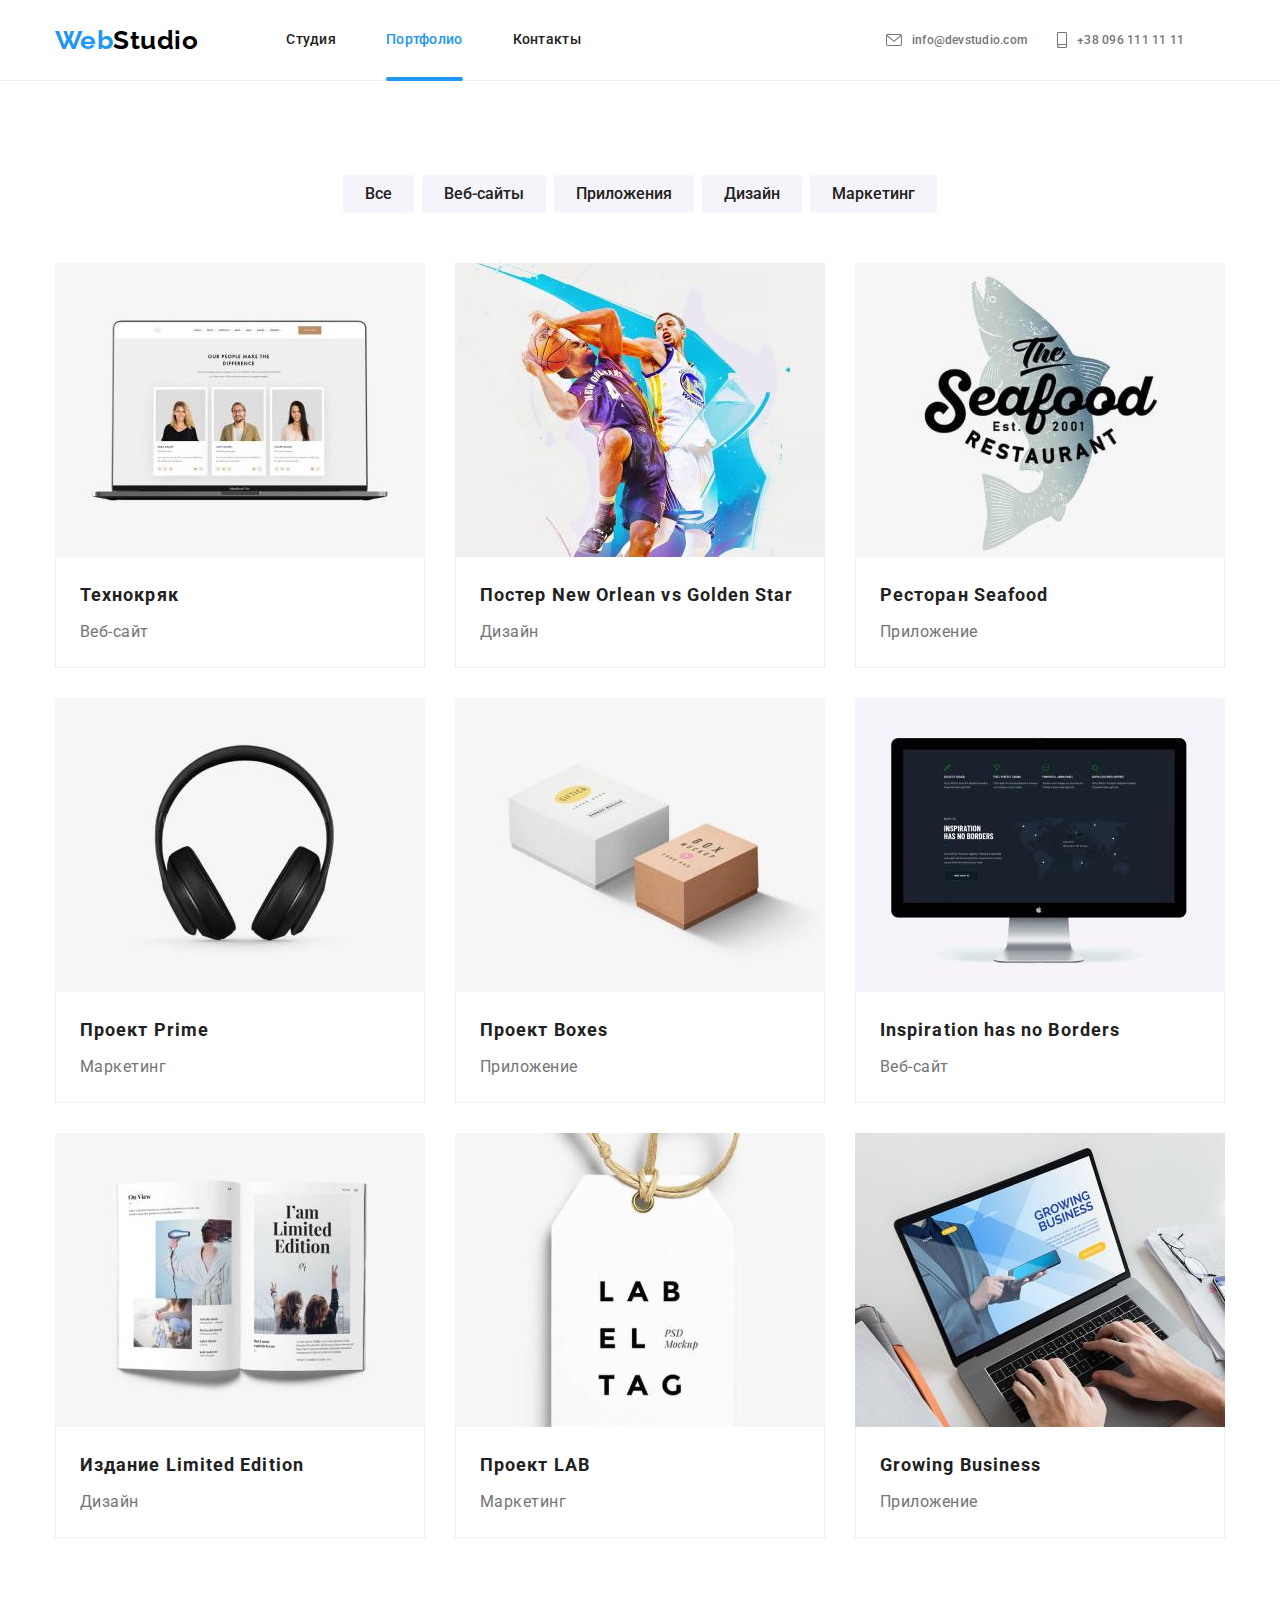
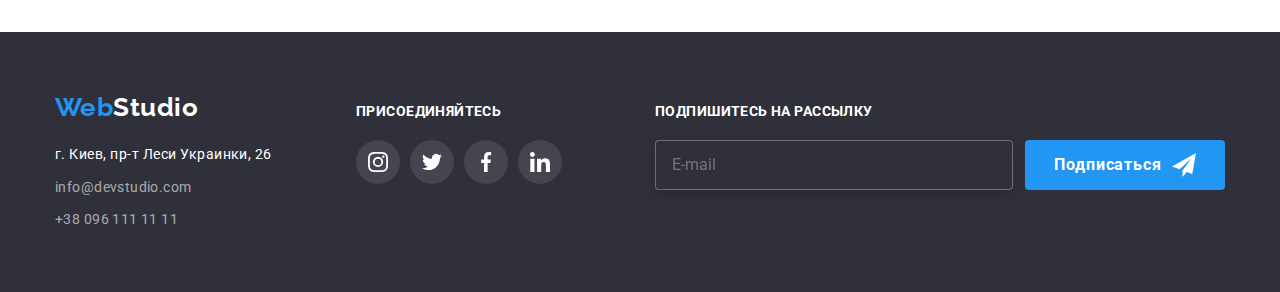
==== commit f3bb3dc4: "adaptation complete" ====
--- a/portfolio.html
+++ b/portfolio.html
@@ -15,35 +15,57 @@
         <!-- Header -->
         <header class="header">
             <div class="container container--nav">
-                <nav class="header-nav">
-                    <a href="./index.html" class="header-nav__logo">Web<span
-                            class="header-nav__logo--secondary">Studio</span></a>
-                    <ul class="header-nav__list">
-                        <li class="header-nav__navigation-item"><a href="./index.html"
-                                class="header-nav__navigation_link">Студия</a></li>
-                        <li class="header-nav__navigation-item"><a href="./portfolio.html"
-                                class="header-nav__navigation_link header-nav__navigation_link--current">Портфолио</a></li>
-                        <li class="header-nav__navigation-item"><a href="" class="header-nav__navigation_link">Контакты</a></li>
-                    </ul>
-                </nav>
-                <ul class="header-contacts">
-                    <li class="header-contacts__item">
-                        <a href="mailto:info@devstudio.com" class="header-contacts__link">
-                            <svg class="header-contacts__icon" width="16px" height="12px">
-                                <use href="./images/icons.svg#icon-envelope"></use>
-                            </svg>
-                            info@devstudio.com
-                        </a>
-                    </li>
-                    <li class="header-contacts__item">
-                        <a href="tel:+380961111111" class="header-contacts__link">
-                            <svg class="header-contacts__icon" width="10px" height="16px">
-                                <use href="./images/icons.svg#icon-smartphone"></use>
-                            </svg>
-                            +38 096 111 11 11
-                        </a>
-                    </li>
-                </ul>
+                <a href="./index.html" class="header__logo">Web<span class="header__logo--secondary">Studio</span></a>
+                <button type="button" class="header__button" data-menu-button>
+                    <svg width="40px" height="40px" class="header__menu-icon" aria-label="Переключатель мобильного меню">
+                        <use class="header__icon--menu" href="./images/icons.svg#icon-menu_40px"></use>
+                        <use class="header__icon--cross" href="./images/icons.svg#icon-close_40px"></use>
+                    </svg>
+                </button>
+                <div class="menu" data-menu>
+                    <nav class="header-nav">
+                        <ul class="header-nav__list">
+                            <li class="header-nav__navigation-item"><a href="./index.html"
+                                    class="header-nav__navigation_link ">Студия</a></li>
+                            <li class="header-nav__navigation-item"><a href="./portfolio.html"
+                                    class="header-nav__navigation_link header-nav__navigation_link--current">Портфолио</a></li>
+                            <li class="header-nav__navigation-item"><a href="" class="header-nav__navigation_link">Контакты</a>
+                            </li>
+                        </ul>
+                    </nav>
+                    <ul class="header-contacts">
+                        <li class="header-contacts__item">
+                            <a href="mailto:info@devstudio.com" class="header-contacts__link">
+                                <svg class="header-contacts__icon" width="16px" height="12px">
+                                    <use href="./images/icons.svg#icon-envelope"></use>
+                                </svg>
+                                info@devstudio.com
+                            </a>
+                        </li>
+                        <li class="header-contacts__item">
+                            <a href="tel:+380961111111" class="header-contacts__link">
+                                <svg class="header-contacts__icon" width="10px" height="16px">
+                                    <use href="./images/icons.svg#icon-smartphone"></use>
+                                </svg>
+                                +38 096 111 11 11
+                            </a>
+                        </li>
+                    </ul>
+                    <ul class="header-social">
+                        <li class="header-social__item">
+                            <a class="header-social__link" href="">Instagram</a>
+                        </li>
+                        <li class="header-social__item">
+                            <a class="header-social__link" href="">Twitter</a>
+                        </li>
+                        <li class="header-social__item">
+                            <a class="header-social__link" href="">Facebook</a>
+                        </li>
+                        <li class="header-social__item">
+                            <a class="header-social__link" href="">LinkedIn</a>
+                        </li>
+                    </ul>
+                </div>
             </div>
         </header>
         <!-- Main -->
--- a/css/main.min.css
+++ b/css/main.min.css
@@ -1 +1 @@
-h1,h2,h3,ul,p{padding:0;margin:0}button{cursor:pointer}body{background-color:#fff;color:#757575;font-family:"Roboto",sans-serif;letter-spacing:.03em}body.modal-open,body.menu-open{overflow:hidden}.container{padding-left:15px;padding-right:15px;margin-left:auto;margin-right:auto}@media screen and (min-width: 480px){.container{width:480px}}@media screen and (min-width: 768px){.container{width:768px}}@media screen and (min-width: 1200px){.container{width:1200px}}.header__button{z-index:1000;display:inline-flex;border:none;background-color:rgba(0,0,0,0);margin-left:auto;padding:0}.header__button.is-open .header__icon--menu{display:none}.header__button.is-open .header__icon--cross{display:block}@media screen and (min-width: 768px){.header__button{display:none}}.header__icon--cross{display:none}.menu{z-index:999;background-color:#fff;overflow-y:scroll;padding:20px;text-align:center;font-size:20px}@media screen and (max-width: 767px){.menu{display:none;position:absolute;top:0;left:0;width:100%;height:100vh}.menu.is-open{display:block}}@media screen and (min-width: 768px){.menu{display:flex;flex-grow:1;align-items:center}}.header{border-bottom:1px solid #ececec;padding-top:10px;padding-bottom:10px}.container--nav{display:flex;align-items:center}.header-nav{display:flex;align-items:center}.header__logo{color:#2196f3;font-family:"Raleway",sans-serif;font-weight:700;font-size:24px;line-height:1.17;text-decoration:none}@media screen and (min-width: 1200px){.header__logo{font-size:26px;line-height:1.19}}.header__logo--secondary{color:#000}.header-nav__list{align-items:center;list-style:none;margin-left:93px}.header-nav__navigation-item:not(:last-child){margin-right:50px}.header-nav__navigation_link{display:block;padding-top:32px;padding-bottom:32px;transition-timing-function:cubic-bezier(0.4, 0, 0.2, 1);transition-duration:250ms;transition-property:color;color:#212121;font-family:"Roboto",sans-serif;font-weight:500;font-size:14px;line-height:1.14;letter-spacing:.28px;text-decoration:none}.header-nav__navigation_link:hover,.header-nav__navigation_link:focus{color:#2196f3}.header-nav__navigation_link--current{color:#2196f3;position:relative}.header-nav__navigation_link--current::after{position:absolute;content:"";border:2px solid #2196f3;border-radius:2px;width:100%;bottom:-1px;left:0;background-color:#2196f3}.header-contacts{align-items:center;margin-left:auto;list-style:none}.header-contacts__item:last-child{margin-left:30px}.header-contacts__link{align-items:center;display:flex;transition-timing-function:cubic-bezier(0.4, 0, 0.2, 1);transition-duration:250ms;transition-property:color;color:var(--primary-text-color);font-family:"Roboto",sans-serif;font-weight:500;font-size:14px;line-height:1.14;letter-spacing:.02em;text-decoration:none}.header-contacts__link:hover,.header-contacts__link:focus{color:#2196f3}.header-contacts__icon{margin-right:10px;fill:currentColor}.head{background-image:linear-gradient(to right, rgba(47, 48, 58, 0.4), rgba(47, 48, 58, 0.4)),url(../images/head.jpg);background-repeat:no-repeat;background-position:center;max-width:1600px;margin-inline:auto;color:#fff;background-color:#2f303a;text-align:center}@media screen and (max-width: 1199px){.container--head-box{padding-top:118px;padding-bottom:118px}}@media screen and (min-width: 1200px){.container--head-box{padding-top:200px;padding-bottom:200px}}.head__title{margin-bottom:30px;font-weight:900;text-align:center;text-transform:uppercase;letter-spacing:.06em}@media screen and (max-width: 1199px){.head__title{font-size:26px;line-height:1.62}}@media screen and (min-width: 1200px){.head__title{font-size:44px;line-height:1.36}}.head__button{border:none;text-decoration:none;padding:10px 32px;text-align:center;transition-timing-function:cubic-bezier(0.4, 0, 0.2, 1);transition-duration:250ms;transition-property:background-color;color:#fff;background-color:#2196f3;border-radius:4px;font-weight:700;font-size:16px;line-height:1.88;min-height:50px;min-width:200px;letter-spacing:.06em}.head__button:hover{background-color:#188ce8}.advantages{padding-top:60px;padding-bottom:60px}@media screen and (min-width: 1200px){.advantages{padding-top:94px;padding-bottom:94px}}.advantages__title{position:absolute;width:1px;height:1px;margin:-1px;border:0;padding:0;white-space:nowrap;clip-path:inset(100%);clip:rect(0 0 0 0);overflow:hidden}.advantages__list{list-style:none;margin-left:auto;margin-right:auto}@media screen and (min-width: 768px){.advantages__list{display:flex;flex-wrap:wrap;gap:30px;justify-content:space-between}}@media screen and (max-width: 767px){.advantages__item:not(:last-child){margin-bottom:30px}}@media screen and (min-width: 768px){.advantages__item{width:calc((100% - 30px)/2)}}@media screen and (min-width: 1200px){.advantages__item{width:calc((100% - 90px)/4)}}.advantages__icon-box{display:flex;background-color:#f5f4fa;justify-content:center;margin-bottom:30px;border-radius:4px;align-items:center;padding:25px 0px}.advantages__item-title{margin-bottom:10px;color:#212121;font-weight:700;font-size:14px;line-height:1.14;text-transform:uppercase;text-align:center}.advantages__text{font-size:14px;line-height:1.71}.our-work{padding-top:0px;padding-bottom:94px}@media screen and (max-width: 1199px){.our-work{display:none}}.our-work__title{color:#212121;margin-bottom:50px;font-weight:700;font-size:36px;line-height:42px;text-align:center}.our-work__list{list-style:none;display:flex;justify-content:space-between;list-style:none}.our-work__item{position:relative;width:370px}.our-work__image{display:block}.our-work__description{position:absolute;bottom:0;padding:27px 0px;width:100%;background-color:rgba(47,48,58,.8);text-align:center;font-weight:700;font-size:14px;line-height:1.14;letter-spacing:.03em;text-transform:uppercase;color:#fff}.our-team{padding-top:60px;padding-bottom:60px;background-color:#f5f4fa}@media screen and (min-width: 1200px){.our-team{padding-top:94px;padding-bottom:94px}}.our-team__title{color:#212121;margin-bottom:30px;font-weight:700;font-size:28px;line-height:1.18;letter-spacing:.03em;text-align:center}@media screen and (min-width: 1200px){.our-team__title{margin-bottom:50px;font-size:36px;line-height:1.17}}.our-team__list{list-style:none;row-gap:30px}@media screen and (min-width: 768px){.our-team__list{display:flex;gap:30px;flex-wrap:wrap;justify-content:space-between}}.our-team__teammate{box-shadow:0px 1px 3px rgba(0,0,0,.12),0px 1px 1px rgba(0,0,0,.14),0px 2px 1px rgba(0,0,0,.2);border-radius:0px 0px 4px 4px;background-color:#fff}@media screen and (max-width: 767px){.our-team__teammate:not(:last-child){margin-bottom:30px}}@media screen and (min-width: 768px){.our-team__teammate{width:calc((100% - 30px)/2)}}@media screen and (min-width: 1200px){.our-team__teammate{width:calc((100% - 90px)/4)}}.our-team__image{display:block;width:calc(100vw - 30px);max-width:450px;height:auto}@media screen and (min-width: 768px){.our-team__image{width:100%}}.our-team__teammate-box{padding-top:30px;padding-bottom:24px;text-align:center}.our-team__name{margin-bottom:10px;color:#212121;font-weight:500;font-size:16px;line-height:1.19}.our-team__subtitle{font-weight:400;font-size:16px;line-height:1.19}.our-team__social-list{margin-top:16px;display:flex;list-style:none;justify-content:center;gap:10px}.our-team__social-item{width:44px;height:44px}.our-team__social-link{display:flex;width:100%;height:100%;border-radius:50%;justify-content:center;align-items:center;transition-timing-function:cubic-bezier(0.4, 0, 0.2, 1);transition-duration:250ms;transition-property:background-color}.our-team__social-link:focus,.our-team__social-link:hover{background-color:#2196f3}.our-team__social-icon{fill:#afb1b8;transition-timing-function:cubic-bezier(0.4, 0, 0.2, 1);transition-duration:250ms;transition-property:fill}.our-team__social-link:focus .our-team__social-icon,.our-team__social-link:hover .our-team__social-icon{fill:#fff}.clients{padding-top:60px;padding-bottom:60px}@media screen and (min-width: 1200px){.clients{padding-top:94px;padding-bottom:94px}}.clients__title{color:#212121;font-weight:700;font-size:28px;line-height:1.18;text-align:center}@media screen and (max-width: 1199px){.clients__title{margin-bottom:30px}}@media screen and (min-width: 1200px){.clients__title{margin-bottom:50px;font-size:36px;line-height:1.17}}.clients__list{display:flex;flex-wrap:wrap;list-style:none;justify-content:space-between;gap:30px}.clients__client{width:calc((100% - 30px)/2);height:92px}@media screen and (min-width: 768px){.clients__client{width:calc((100% - 90px)/3)}}@media screen and (min-width: 1200px){.clients__client{width:calc((100% - 150px)/6)}}.clients__link{display:flex;justify-content:center;width:100%;height:100%;align-items:center;transition-timing-function:cubic-bezier(0.4, 0, 0.2, 1);transition-duration:250ms;transition-property:border-color;border:1px solid #afb1b8;border-radius:4px}.clients__link:focus,.clients__link:hover{border-color:#2196f3}.clients__icon{fill:#afb1b8;transition-timing-function:cubic-bezier(0.4, 0, 0.2, 1);transition-duration:250ms;transition-property:fill}.clients__link:focus .clients__icon,.clients__link:hover .clients__icon{fill:#2196f3}.backdrop{position:fixed;top:0;left:0;width:100%;height:100%;background-color:rgba(0,0,0,.2);transition-timing-function:cubic-bezier(0.4, 0, 0.2, 1);transition-duration:250ms;transition-property:opacity,visibility;overflow-y:scroll}.backdrop.is-hidden{pointer-events:none;opacity:0}.modal-window{width:450px;position:absolute;padding:40px;top:50%;left:50%;transform:translate(-50%, -50%);box-shadow:0px 1px 3px rgba(0,0,0,.12),0px 1px 1px rgba(0,0,0,.14),0px 2px 1px rgba(0,0,0,.2);border-radius:4px;background-color:#fff}@media screen and (min-width: 1200px){.modal-window{width:528px}}.modal-window__close-button{position:absolute;top:8px;right:8px;width:30px;height:30px;object-fit:contain;border:1px solid rgba(0,0,0,.1);border-radius:50%;display:flex;align-items:center;cursor:pointer;background-color:#fff}.modal-window__close-icon{transition:fill 250ms cubic-bezier(0.4, 0, 0.2, 1)}.modal-window__close-icon:hover,.modal-window__close-icon:focus{fill:#2196f3}.modal-window__title{margin-bottom:12px;color:#212121;font-weight:700;font-size:20px;line-height:1.5;text-align:center;letter-spacing:.48px}@media screen and (min-width: 1200px){.modal-window__title{line-height:1.15}}.modal-window__label{display:block;font-size:12px;line-height:1.17;letter-spacing:.01em;margin-bottom:4px}.modal-window__input-box{display:flex;position:relative;margin-bottom:10px;display:flex;height:40px;align-items:center}.modal-window__input-box:focus-within{fill:#2196f3}.modal-window__input{width:100%;height:100%;padding-left:42px;border:1px solid rgba(33,33,33,.2);border-radius:4px;transition-timing-function:cubic-bezier(0.4, 0, 0.2, 1);transition-duration:250ms;transition-property:border-color;outline:none}.modal-window__input:focus{border-color:#2196f3}.modal-window__icon{position:absolute;left:12px;transition-timing-function:cubic-bezier(0.4, 0, 0.2, 1);transition-duration:250ms;transition-property:fill;color:#212121}.modal-window__input-box--comments{min-height:120px;margin-bottom:20px}.modal-window__comments{resize:none;width:100%;border:1px solid rgba(33,33,33,.2);border-radius:4px;height:100%;outline:none;padding:12px 16px;transition-timing-function:cubic-bezier(0.4, 0, 0.2, 1);transition-duration:250ms;transition-property:border-color;font-family:"Roboto";font-style:normal;font-weight:400;font-size:14px;line-height:1.14;letter-spacing:.01em}.modal-window__comments:focus{border-color:#2196f3}.modal-window__comments::placeholder{color:rgba(117,117,117,.5)}@media screen and (min-width: 1200px){.modal-window__comments{font-size:12px;line-height:1.17}}.checkbox{display:flex;align-items:center;justify-content:center}.checkbox__label{display:flex;align-items:center;justify-content:center;cursor:pointer;margin-inline:auto}.checkbox__input{-webkit-appearance:none;-moz-appearance:none;appearance:none}.checkbox__icon{flex-shrink:0;border:2px solid #212121;border-radius:4px;margin-right:8px;fill:#fff;transition-timing-function:cubic-bezier(0.4, 0, 0.2, 1);transition-duration:250ms;transition-property:background-color}.checkbox__input:checked+.checkbox__icon{background-color:#2196f3;border:none;background-origin:border-box}.checkbox__input:focus+.checkbox__icon{border-color:#188ce8}.checkbox__text{font-size:12px;line-height:1.17;letter-spacing:.03em}@media screen and (min-width: 1200px){.checkbox__text{font-size:14px;line-height:1.71}}.checkbox__link{font-size:12px;line-height:1.17;letter-spacing:.03em;text-decoration:underline;color:#2196f3}@media screen and (min-width: 1200px){.checkbox__link{font-size:14px;line-height:1.71}}.modal-window__submit{display:flex;align-items:center;justify-content:center;width:200px;min-height:50px;margin-top:30px;margin-inline:auto;margin-bottom:0;background-color:#2196f3;color:#fff;box-shadow:0px 4px 4px rgba(0,0,0,.15);border-radius:4px;border:none;cursor:pointer;font-weight:700;font-size:16px;line-height:1.88;letter-spacing:.06em}.modal-window__submit:hover,.modal-window__submit:focus{background-color:#188ce8}.footer-main{padding-top:60px;padding-bottom:60px;background-color:#2f303a}@media screen and (min-width: 768px){.container--footer-main{display:flex;flex-wrap:wrap;justify-content:center;align-items:flex-start}}@media screen and (min-width: 1200px){.container--footer-main{align-items:baseline;flex-wrap:nowrap}}.adress-footer{width:231px}@media screen and (max-width: 767px){.adress-footer{margin-left:auto;margin-right:auto;margin-bottom:60px}}@media screen and (min-width: 768px){.adress-footer{display:flex;flex-direction:column;margin-right:165px}}@media screen and (min-width: 1200px){.adress-footer{margin-right:0;display:block;flex-shrink:0}}.adress-footer__logo{margin-bottom:20px;display:block;text-decoration:none;color:#2196f3;font-family:"Raleway",sans-serif;font-weight:700;font-size:24px;line-height:1.17}@media screen and (max-width: 1199px){.adress-footer__logo{text-align:center}}@media screen and (min-width: 1200px){.adress-footer__logo{font-size:26px;line-height:1.19}}.adress-footer--logo-secondary{color:#fff}.adress-footer__data{color:#fff;font-style:normal;font-size:14px;line-height:1.71}@media screen and (max-width: 1199px){.adress-footer__data{text-align:center}}.adress-footer__text{margin-bottom:9px}.adress-footer__list{list-style:none}.adress-footer__item{list-style:none}.adress-footer__item:first-child{margin-bottom:8px}.adress-footer__link{color:rgba(255,255,255,.6);transition-timing-function:cubic-bezier(0.4, 0, 0.2, 1);transition-duration:250ms;transition-property:color;font-size:14px;line-height:1.71;letter-spacing:.03em;text-decoration:none}.adress-footer__link:hover,.adress-footer__link:focus{color:#2196f3}.footer-join{display:flex;flex-direction:column;align-items:center;margin-bottom:60px}@media screen and (min-width: 768px)and (max-width: 1199px){.footer-join{margin-top:5px}}@media screen and (min-width: 1200px){.footer-join{margin-bottom:0;align-items:flex-start;margin-left:70px}}.footer-join__text{font-family:"Roboto";font-style:normal;font-weight:700;font-size:14px;line-height:1.14;letter-spacing:.03em;text-transform:uppercase;color:#fff;margin-bottom:20px}.footer-join__social-links{list-style:none;display:flex;align-items:center;gap:10px;justify-content:center}.footer-join__social-item{height:44px;width:44px;background-color:rgba(255,255,255,.1);border-radius:50%}.footer-join__social-link{display:flex;width:100%;height:100%;border-radius:50%;justify-content:center;align-items:center;transition-timing-function:cubic-bezier(0.4, 0, 0.2, 1);transition-duration:250ms;transition-property:background-color}.footer-join__social-link:hover,.footer-join__social-link:focus{background-color:#2196f3}.footer-join__social-icon{fill:#fff}.footer-subscribe{width:100%}@media screen and (min-width: 768px){.footer-subscribe{margin-top:60px}}@media screen and (min-width: 1200px){.footer-subscribe{margin-top:0;margin-left:93px}}.footer-subscribe__form{display:flex;flex-direction:column;align-items:center}@media screen and (min-width: 1200px){.footer-subscribe__form{align-items:flex-start}}.footer-subscribe__label{margin-bottom:20px;text-transform:uppercase;font-weight:700;font-size:14px;line-height:1.14;letter-spacing:.03em;text-transform:uppercase;color:#fff}.footer-subscribe__mail-section{display:flex;width:100%;flex-direction:column;align-items:center}@media screen and (min-width: 1200px){.footer-subscribe__mail-section{align-items:flex-start;flex-direction:row}}.footer-subscribe__input{width:100%;max-width:450px;padding-inline:16px;padding-top:15px;padding-bottom:15px;color:rgba(255,255,255,.6);border-radius:4px;border:1px solid rgba(255,255,255,.3);background-color:#2f303a;filter:drop-shadow(0px 4px 4px rgba(0, 0, 0, 0.15));margin-bottom:20px}@media screen and (min-width: 1200px){.footer-subscribe__input{width:358px}}.footer-subscribe__button{display:flex;width:200px;height:50px;justify-content:center;align-items:center;cursor:pointer;color:#fff;background-color:#2196f3;border-radius:4px;border:none;font-weight:700;font-size:16px;line-height:1.88;letter-spacing:.06em;text-align:center}@media screen and (min-width: 1200px){.footer-subscribe__button{margin-left:12px}}.footer-subscribe__icon{margin-left:10px;fill:#fff}.projects{padding-top:60px;padding-bottom:60px}@media screen and (min-width: 1200px){.projects{padding-top:94px;padding-bottom:94px}}.projects__filter-list{display:flex;flex-wrap:wrap;justify-content:flex-start;list-style:none;row-gap:15px;column-gap:8px;margin-bottom:40px}@media screen and (min-width: 768px){.projects__filter-list{justify-content:center;margin-bottom:30px}}@media screen and (min-width: 1200px){.projects__filter-list{margin-bottom:50px}}.projects__filter-button{border:none;padding:6px 22px;border-radius:4px;color:#212121;background-color:#f5f4fa;font-weight:500;font-size:16px;line-height:1.62;text-align:center;transition-timing-function:cubic-bezier(0.4, 0, 0.2, 1);transition-duration:250ms;transition-property:color,background-color,box-shadow}.projects__filter-button:hover,.projects__filter-button:focus{background-color:#2196f3;color:#fff;box-shadow:0px 3px 1px rgba(0,0,0,.1),0px 1px 2px rgba(0,0,0,.08),0px 2px 2px rgba(0,0,0,.12)}.projects__list{display:block;list-style:none}@media screen and (min-width: 768px){.projects__list{display:flex;flex-wrap:wrap;gap:30px}}@media screen and (max-width: 767px){.projects__item:not(:last-child){margin-bottom:30px}}@media screen and (min-width: 768px){.projects__item{width:calc((100% - 30px)/2)}}@media screen and (min-width: 768px)and (max-width: 1200px){.projects__item:first-child .projects__title-box{padding-bottom:54px}}@media screen and (min-width: 1200px){.projects__item{width:calc((100% - 60px)/3)}}.projects__link{text-decoration:none;display:block;width:100%;height:100%;transition-timing-function:cubic-bezier(0.4, 0, 0.2, 1);transition-duration:250ms;transition-property:box-shadow}.projects__link:hover,.projects__link:focus{box-shadow:0px 1px 1px rgba(0,0,0,.12),0px 4px 4px rgba(0,0,0,.06),1px 4px 6px rgba(0,0,0,.16)}.projects__hover-box{position:relative;display:flex;overflow:hidden}.projects__hover-box-img{display:block;width:calc(100vw - 30px);height:auto;max-height:294px}@media screen and (min-width: 768px){.projects__hover-box-img{width:100%}}.projects__hover-box-text{position:absolute;margin:0;width:100%;height:100%;padding:63px 24px;opacity:0;top:100%;color:#fff;font-weight:400;font-size:18px;line-height:1.56;letter-spacing:.03em;background-color:rgba(33,150,243,.9);transition-timing-function:cubic-bezier(0.4, 0, 0.2, 1);transition-duration:250ms;transition-property:transform}.projects__link:hover .projects__hover-box-text,.projects__link:focus .projects__hover-box-text{opacity:1;transform:translateY(-100%)}.projects__title-box{padding-top:20px;padding-bottom:20px;padding-left:24px;padding-right:24px;border:1px solid #eee;border-top:none}.projects__title{font-weight:700;font-size:18px;line-height:2;letter-spacing:.06em;margin-bottom:4px;color:#212121}.projects__subtitle{font-size:16px;line-height:1.88;letter-spacing:.03em;color:#757575}/*# sourceMappingURL=main.min.css.map */+h1,h2,h3,ul,p{padding:0;margin:0}button{cursor:pointer}body{background-color:#fff;color:#757575;font-family:"Roboto",sans-serif;letter-spacing:.03em}@media screen and (max-width: 767px){body.menu-open{overflow:hidden}}body.modal-open{overflow:hidden}.container{padding-left:15px;padding-right:15px;margin-left:auto;margin-right:auto}@media screen and (min-width: 480px){.container{width:480px}}@media screen and (min-width: 768px){.container{width:768px}}@media screen and (min-width: 1200px){.container{width:1200px}}.header__button{z-index:1000;display:inline-flex;border:none;background-color:rgba(0,0,0,0);margin-left:auto;padding:0}.header__button.is-open .header__icon--menu{display:none}.header__button.is-open .header__icon--cross{display:block}@media screen and (min-width: 768px){.header__button{display:none}}.header__icon--cross{display:none}@media screen and (max-width: 767px){.menu{z-index:999;background-color:#fff;overflow-y:scroll;padding:48px 40px}}@media screen and (max-width: 767px){.menu{display:none;position:absolute;top:0;left:0;width:100%;height:100vh}.menu.is-open{display:flex;flex-direction:column}}@media screen and (min-width: 768px){.menu{display:flex;flex-grow:1;align-items:center}}.header{border-bottom:1px solid #ececec}@media screen and (max-width: 767px){.header{padding-top:10px;padding-bottom:10px}}.container--nav{display:flex;align-items:center}.header__logo{color:#2196f3;font-family:"Raleway",sans-serif;font-weight:700;font-size:24px;line-height:1.17;text-decoration:none}@media screen and (min-width: 1200px){.header__logo{font-size:26px;line-height:1.19}}.header__logo--secondary{color:#000}.header-nav{display:flex;align-items:center}.header-nav__list{align-items:center;list-style:none}@media screen and (min-width: 768px){.header-nav__list{display:flex;margin-left:88px;margin-right:84px}}@media screen and (min-width: 1200px){.header-nav__list{margin-right:305px}}.header-nav__navigation-item:not(:last-child){margin-right:50px}@media screen and (max-width: 767px){.header-nav__navigation-item:not(:last-child){margin-bottom:32px}}.header-nav__navigation_link{display:block;padding-top:32px;padding-bottom:32px;transition-timing-function:cubic-bezier(0.4, 0, 0.2, 1);transition-duration:250ms;transition-property:color;color:#212121;font-family:"Roboto",sans-serif;font-weight:500;font-size:40px;line-height:1.18;letter-spacing:.02em;text-decoration:none}.header-nav__navigation_link:hover,.header-nav__navigation_link:focus{color:#2196f3}@media screen and (min-width: 768px){.header-nav__navigation_link{font-size:14px;line-height:1.14;letter-spacing:.28px}}.header-nav__navigation_link--current{color:#2196f3;position:relative}@media screen and (min-width: 768px){.header-nav__navigation_link--current::after{position:absolute;content:"";border:2px solid #2196f3;border-radius:2px;width:100%;bottom:-1px;left:0;background-color:#2196f3}}.header-contacts{display:flex;align-items:center;list-style:none}@media screen and (max-width: 767px){.header-contacts{margin-top:302px;margin-bottom:64px;flex-direction:column-reverse;align-items:flex-start}}@media screen and (min-width: 768px)and (max-width: 1199px){.header-contacts{flex-direction:column;align-items:flex-start;row-gap:10px}}@media screen and (max-width: 767px){.header-contacts__item:not(:first-child){margin-bottom:32px}}@media screen and (min-width: 1200px){.header-contacts__item:last-child{margin-left:30px}}.header-contacts__link{align-items:center;display:flex;transition-timing-function:cubic-bezier(0.4, 0, 0.2, 1);transition-duration:250ms;transition-property:color;color:#757575;font-family:"Roboto",sans-serif;font-weight:500;font-size:24px;line-height:1.17;letter-spacing:.02em;text-decoration:none}@media screen and (min-width: 768px){.header-contacts__link{font-weight:500;font-size:12px;line-height:1.17;letter-spacing:.02em}.header-contacts__link:hover,.header-contacts__link:focus{color:#2196f3}}.header-contacts__icon{margin-right:10px;fill:currentColor}@media screen and (max-width: 767px){.header-contacts__icon{display:none}}.header-social{display:flex;flex-wrap:wrap;list-style:none;margin:0}@media screen and (min-width: 768px){.header-social{display:none}}.header-social__item:not(:last-child){padding-right:10px;border-right:1px solid rgba(33,33,33,.2)}.header-social__item:not(:first-child){padding-left:10px}.header-social__link{text-decoration:none;font-weight:500;font-size:18px;line-height:1.22;letter-spacing:.02em;color:#2196f3}.head{background-image:linear-gradient(to right, rgba(47, 48, 58, 0.4), rgba(47, 48, 58, 0.4)),url(../images/head.jpg);background-repeat:no-repeat;background-position:center;max-width:1600px;margin-inline:auto;color:#fff;background-color:#2f303a;text-align:center}@media screen and (max-width: 1199px){.container--head-box{padding-top:118px;padding-bottom:118px}}@media screen and (min-width: 1200px){.container--head-box{padding-top:200px;padding-bottom:200px}}.head__title{margin-bottom:30px;font-weight:900;text-align:center;text-transform:uppercase;letter-spacing:.06em}@media screen and (max-width: 1199px){.head__title{font-size:26px;line-height:1.62}}@media screen and (min-width: 1200px){.head__title{font-size:44px;line-height:1.36}}.head__button{border:none;text-decoration:none;padding:10px 32px;text-align:center;transition-timing-function:cubic-bezier(0.4, 0, 0.2, 1);transition-duration:250ms;transition-property:background-color;color:#fff;background-color:#2196f3;border-radius:4px;font-weight:700;font-size:16px;line-height:1.88;min-height:50px;min-width:200px;letter-spacing:.06em}.head__button:hover{background-color:#188ce8}.advantages{padding-top:60px;padding-bottom:60px}@media screen and (min-width: 1200px){.advantages{padding-top:94px;padding-bottom:94px}}.advantages__title{position:absolute;width:1px;height:1px;margin:-1px;border:0;padding:0;white-space:nowrap;clip-path:inset(100%);clip:rect(0 0 0 0);overflow:hidden}.advantages__list{list-style:none;margin-left:auto;margin-right:auto}@media screen and (min-width: 768px){.advantages__list{display:flex;flex-wrap:wrap;gap:30px;justify-content:space-between}}@media screen and (max-width: 767px){.advantages__item:not(:last-child){margin-bottom:30px}}@media screen and (min-width: 768px){.advantages__item{width:calc((100% - 30px)/2)}}@media screen and (min-width: 1200px){.advantages__item{width:calc((100% - 90px)/4)}}.advantages__icon-box{display:flex;background-color:#f5f4fa;justify-content:center;margin-bottom:30px;border-radius:4px;align-items:center;padding:25px 0px}.advantages__item-title{margin-bottom:10px;color:#212121;font-weight:700;font-size:14px;line-height:1.14;text-transform:uppercase}@media screen and (max-width: 767px){.advantages__item-title{text-align:center}}.advantages__text{font-size:14px;line-height:1.71}.our-work{padding-top:0px;padding-bottom:94px}@media screen and (max-width: 1199px){.our-work{display:none}}.our-work__title{color:#212121;margin-bottom:50px;font-weight:700;font-size:36px;line-height:42px;text-align:center}.our-work__list{list-style:none;display:flex;justify-content:space-between;list-style:none}.our-work__item{position:relative;width:370px}.our-work__image{display:block}.our-work__description{position:absolute;bottom:0;padding:27px 0px;width:100%;background-color:rgba(47,48,58,.8);text-align:center;font-weight:700;font-size:14px;line-height:1.14;letter-spacing:.03em;text-transform:uppercase;color:#fff}.our-team{padding-top:60px;padding-bottom:60px;background-color:#f5f4fa}@media screen and (min-width: 1200px){.our-team{padding-top:94px;padding-bottom:94px}}.our-team__title{color:#212121;margin-bottom:30px;font-weight:700;font-size:28px;line-height:1.18;letter-spacing:.03em;text-align:center}@media screen and (min-width: 1200px){.our-team__title{margin-bottom:50px;font-size:36px;line-height:1.17}}.our-team__list{list-style:none;row-gap:30px}@media screen and (min-width: 768px){.our-team__list{display:flex;gap:30px;flex-wrap:wrap;justify-content:space-between}}.our-team__teammate{box-shadow:0px 1px 3px rgba(0,0,0,.12),0px 1px 1px rgba(0,0,0,.14),0px 2px 1px rgba(0,0,0,.2);border-radius:0px 0px 4px 4px;background-color:#fff}@media screen and (max-width: 767px){.our-team__teammate:not(:last-child){margin-bottom:30px}}@media screen and (min-width: 768px){.our-team__teammate{width:calc((100% - 30px)/2)}}@media screen and (min-width: 1200px){.our-team__teammate{width:calc((100% - 90px)/4)}}.our-team__image{display:block;width:calc(100vw - 30px);max-width:450px;height:auto}@media screen and (min-width: 768px){.our-team__image{width:100%}}.our-team__teammate-box{padding-top:30px;padding-bottom:24px;text-align:center}.our-team__name{margin-bottom:10px;color:#212121;font-weight:500;font-size:16px;line-height:1.19}.our-team__subtitle{font-weight:400;font-size:16px;line-height:1.19}.our-team__social-list{margin-top:16px;display:flex;list-style:none;justify-content:center;gap:10px}.our-team__social-item{width:44px;height:44px}.our-team__social-link{display:flex;width:100%;height:100%;border-radius:50%;justify-content:center;align-items:center;transition-timing-function:cubic-bezier(0.4, 0, 0.2, 1);transition-duration:250ms;transition-property:background-color}.our-team__social-link:focus,.our-team__social-link:hover{background-color:#2196f3}.our-team__social-icon{fill:#afb1b8;transition-timing-function:cubic-bezier(0.4, 0, 0.2, 1);transition-duration:250ms;transition-property:fill}.our-team__social-link:focus .our-team__social-icon,.our-team__social-link:hover .our-team__social-icon{fill:#fff}.clients{padding-top:60px;padding-bottom:60px}@media screen and (min-width: 1200px){.clients{padding-top:94px;padding-bottom:94px}}.clients__title{color:#212121;font-weight:700;font-size:28px;line-height:1.18;text-align:center}@media screen and (max-width: 1199px){.clients__title{margin-bottom:30px}}@media screen and (min-width: 1200px){.clients__title{margin-bottom:50px;font-size:36px;line-height:1.17}}.clients__list{display:flex;flex-wrap:wrap;list-style:none;justify-content:space-between;gap:30px}.clients__client{width:calc((100% - 30px)/2);height:92px}@media screen and (min-width: 768px){.clients__client{width:calc((100% - 90px)/3)}}@media screen and (min-width: 1200px){.clients__client{width:calc((100% - 150px)/6)}}.clients__link{display:flex;justify-content:center;width:100%;height:100%;align-items:center;transition-timing-function:cubic-bezier(0.4, 0, 0.2, 1);transition-duration:250ms;transition-property:border-color;border:1px solid #afb1b8;border-radius:4px}.clients__link:focus,.clients__link:hover{border-color:#2196f3}.clients__icon{fill:#afb1b8;transition-timing-function:cubic-bezier(0.4, 0, 0.2, 1);transition-duration:250ms;transition-property:fill}.clients__link:focus .clients__icon,.clients__link:hover .clients__icon{fill:#2196f3}.backdrop{position:fixed;top:0;left:0;width:100%;height:100%;background-color:rgba(0,0,0,.2);transition-timing-function:cubic-bezier(0.4, 0, 0.2, 1);transition-duration:250ms;transition-property:opacity,visibility;overflow-y:scroll}.backdrop.is-hidden{pointer-events:none;opacity:0}.modal-window{width:450px;position:absolute;padding:40px;top:50%;left:50%;transform:translate(-50%, -50%);box-shadow:0px 1px 3px rgba(0,0,0,.12),0px 1px 1px rgba(0,0,0,.14),0px 2px 1px rgba(0,0,0,.2);border-radius:4px;background-color:#fff}@media screen and (min-width: 1200px){.modal-window{width:528px}}.modal-window__close-button{position:absolute;top:8px;right:8px;width:30px;height:30px;object-fit:contain;border:1px solid rgba(0,0,0,.1);border-radius:50%;display:flex;align-items:center;cursor:pointer;background-color:#fff}.modal-window__close-icon{transition:fill 250ms cubic-bezier(0.4, 0, 0.2, 1)}.modal-window__close-icon:hover,.modal-window__close-icon:focus{fill:#2196f3}.modal-window__title{margin-bottom:12px;color:#212121;font-weight:700;font-size:20px;line-height:1.5;text-align:center;letter-spacing:.48px}@media screen and (min-width: 1200px){.modal-window__title{line-height:1.15}}.modal-window__label{display:block;font-size:12px;line-height:1.17;letter-spacing:.01em;margin-bottom:4px}.modal-window__input-box{display:flex;position:relative;margin-bottom:10px;display:flex;height:40px;align-items:center}.modal-window__input-box:focus-within{fill:#2196f3}.modal-window__input{width:100%;height:100%;padding-left:42px;border:1px solid rgba(33,33,33,.2);border-radius:4px;transition-timing-function:cubic-bezier(0.4, 0, 0.2, 1);transition-duration:250ms;transition-property:border-color;outline:none}.modal-window__input:focus{border-color:#2196f3}.modal-window__icon{position:absolute;left:12px;transition-timing-function:cubic-bezier(0.4, 0, 0.2, 1);transition-duration:250ms;transition-property:fill;color:#212121}.modal-window__input-box--comments{min-height:120px;margin-bottom:20px}.modal-window__comments{resize:none;width:100%;border:1px solid rgba(33,33,33,.2);border-radius:4px;height:100%;outline:none;padding:12px 16px;transition-timing-function:cubic-bezier(0.4, 0, 0.2, 1);transition-duration:250ms;transition-property:border-color;font-family:"Roboto";font-style:normal;font-weight:400;font-size:14px;line-height:1.14;letter-spacing:.01em}.modal-window__comments:focus{border-color:#2196f3}.modal-window__comments::placeholder{color:rgba(117,117,117,.5)}@media screen and (min-width: 1200px){.modal-window__comments{font-size:12px;line-height:1.17}}.checkbox{display:flex;align-items:center;justify-content:center}.checkbox__label{display:flex;align-items:center;justify-content:center;cursor:pointer;margin-inline:auto}.checkbox__input{-webkit-appearance:none;-moz-appearance:none;appearance:none}.checkbox__icon{flex-shrink:0;border:2px solid #212121;border-radius:4px;margin-right:8px;fill:#fff;transition-timing-function:cubic-bezier(0.4, 0, 0.2, 1);transition-duration:250ms;transition-property:background-color}.checkbox__input:checked+.checkbox__icon{background-color:#2196f3;border:none;background-origin:border-box}.checkbox__input:focus+.checkbox__icon{border-color:#188ce8}.checkbox__text{font-size:12px;line-height:1.17;letter-spacing:.03em}@media screen and (min-width: 1200px){.checkbox__text{font-size:14px;line-height:1.71}}.checkbox__link{font-size:12px;line-height:1.17;letter-spacing:.03em;text-decoration:underline;color:#2196f3}@media screen and (min-width: 1200px){.checkbox__link{font-size:14px;line-height:1.71}}.modal-window__submit{display:flex;align-items:center;justify-content:center;width:200px;min-height:50px;margin-top:30px;margin-inline:auto;margin-bottom:0;background-color:#2196f3;color:#fff;box-shadow:0px 4px 4px rgba(0,0,0,.15);border-radius:4px;border:none;cursor:pointer;font-weight:700;font-size:16px;line-height:1.88;letter-spacing:.06em}.modal-window__submit:hover,.modal-window__submit:focus{background-color:#188ce8}.footer-main{padding-top:60px;padding-bottom:60px;background-color:#2f303a}@media screen and (min-width: 768px){.container--footer-main{display:flex;flex-wrap:wrap;justify-content:center;align-items:flex-start}}@media screen and (min-width: 1200px){.container--footer-main{align-items:baseline;flex-wrap:nowrap}}.adress-footer{width:231px}@media screen and (max-width: 767px){.adress-footer{margin-left:auto;margin-right:auto;margin-bottom:60px}}@media screen and (min-width: 768px){.adress-footer{display:flex;flex-direction:column;margin-right:165px}}@media screen and (min-width: 1200px){.adress-footer{margin-right:0;display:block;flex-shrink:0}}.adress-footer__logo{margin-bottom:20px;display:block;text-decoration:none;color:#2196f3;font-family:"Raleway",sans-serif;font-weight:700;font-size:24px;line-height:1.17}@media screen and (max-width: 1199px){.adress-footer__logo{text-align:center}}@media screen and (min-width: 1200px){.adress-footer__logo{font-size:26px;line-height:1.19}}.adress-footer--logo-secondary{color:#fff}.adress-footer__data{color:#fff;font-style:normal;font-size:14px;line-height:1.71}@media screen and (max-width: 1199px){.adress-footer__data{text-align:center}}.adress-footer__text{margin-bottom:9px}.adress-footer__list{list-style:none}.adress-footer__item{list-style:none}.adress-footer__item:first-child{margin-bottom:8px}.adress-footer__link{color:rgba(255,255,255,.6);transition-timing-function:cubic-bezier(0.4, 0, 0.2, 1);transition-duration:250ms;transition-property:color;font-size:14px;line-height:1.71;letter-spacing:.03em;text-decoration:none}.adress-footer__link:hover,.adress-footer__link:focus{color:#2196f3}.footer-join{display:flex;flex-direction:column;align-items:center;margin-bottom:60px}@media screen and (min-width: 768px)and (max-width: 1199px){.footer-join{margin-top:5px}}@media screen and (min-width: 1200px){.footer-join{margin-bottom:0;align-items:flex-start;margin-left:70px}}.footer-join__text{font-family:"Roboto";font-style:normal;font-weight:700;font-size:14px;line-height:1.14;letter-spacing:.03em;text-transform:uppercase;color:#fff;margin-bottom:20px}.footer-join__social-links{list-style:none;display:flex;align-items:center;gap:10px;justify-content:center}.footer-join__social-item{height:44px;width:44px;background-color:rgba(255,255,255,.1);border-radius:50%}.footer-join__social-link{display:flex;width:100%;height:100%;border-radius:50%;justify-content:center;align-items:center;transition-timing-function:cubic-bezier(0.4, 0, 0.2, 1);transition-duration:250ms;transition-property:background-color}.footer-join__social-link:hover,.footer-join__social-link:focus{background-color:#2196f3}.footer-join__social-icon{fill:#fff}.footer-subscribe{width:100%}@media screen and (min-width: 768px){.footer-subscribe{margin-top:60px}}@media screen and (min-width: 1200px){.footer-subscribe{margin-top:0;margin-left:93px}}.footer-subscribe__form{display:flex;flex-direction:column;align-items:center}@media screen and (min-width: 1200px){.footer-subscribe__form{align-items:flex-start}}.footer-subscribe__label{margin-bottom:20px;text-transform:uppercase;font-weight:700;font-size:14px;line-height:1.14;letter-spacing:.03em;text-transform:uppercase;color:#fff}.footer-subscribe__mail-section{display:flex;width:100%;flex-direction:column;align-items:center}@media screen and (min-width: 1200px){.footer-subscribe__mail-section{align-items:flex-start;flex-direction:row}}.footer-subscribe__input{width:100%;max-width:450px;padding-inline:16px;padding-top:15px;padding-bottom:15px;color:rgba(255,255,255,.6);border-radius:4px;border:1px solid rgba(255,255,255,.3);background-color:#2f303a;filter:drop-shadow(0px 4px 4px rgba(0, 0, 0, 0.15));margin-bottom:20px}@media screen and (min-width: 1200px){.footer-subscribe__input{width:358px}}.footer-subscribe__button{display:flex;width:200px;height:50px;justify-content:center;align-items:center;cursor:pointer;color:#fff;background-color:#2196f3;border-radius:4px;border:none;font-weight:700;font-size:16px;line-height:1.88;letter-spacing:.06em;text-align:center}@media screen and (min-width: 1200px){.footer-subscribe__button{margin-left:12px}}.footer-subscribe__icon{margin-left:10px;fill:#fff}.projects{padding-top:60px;padding-bottom:60px}@media screen and (min-width: 1200px){.projects{padding-top:94px;padding-bottom:94px}}.projects__filter-list{display:flex;flex-wrap:wrap;justify-content:flex-start;list-style:none;row-gap:15px;column-gap:8px;margin-bottom:40px}@media screen and (min-width: 768px){.projects__filter-list{justify-content:center;margin-bottom:30px}}@media screen and (min-width: 1200px){.projects__filter-list{margin-bottom:50px}}.projects__filter-button{border:none;padding:6px 22px;border-radius:4px;color:#212121;background-color:#f5f4fa;font-weight:500;font-size:16px;line-height:1.62;text-align:center;transition-timing-function:cubic-bezier(0.4, 0, 0.2, 1);transition-duration:250ms;transition-property:color,background-color,box-shadow}.projects__filter-button:hover,.projects__filter-button:focus{background-color:#2196f3;color:#fff;box-shadow:0px 3px 1px rgba(0,0,0,.1),0px 1px 2px rgba(0,0,0,.08),0px 2px 2px rgba(0,0,0,.12)}.projects__list{display:block;list-style:none}@media screen and (min-width: 768px){.projects__list{display:flex;flex-wrap:wrap;gap:30px}}@media screen and (max-width: 767px){.projects__item:not(:last-child){margin-bottom:30px}}@media screen and (min-width: 768px){.projects__item{width:calc((100% - 30px)/2)}}@media screen and (min-width: 768px)and (max-width: 1200px){.projects__item:first-child .projects__title-box{padding-bottom:54px}}@media screen and (min-width: 1200px){.projects__item{width:calc((100% - 60px)/3)}}.projects__link{text-decoration:none;display:block;width:100%;height:100%;transition-timing-function:cubic-bezier(0.4, 0, 0.2, 1);transition-duration:250ms;transition-property:box-shadow}.projects__link:hover,.projects__link:focus{box-shadow:0px 1px 1px rgba(0,0,0,.12),0px 4px 4px rgba(0,0,0,.06),1px 4px 6px rgba(0,0,0,.16)}.projects__hover-box{position:relative;display:flex;overflow:hidden}.projects__hover-box-img{display:block;width:calc(100vw - 30px);height:auto;max-height:294px}@media screen and (min-width: 768px){.projects__hover-box-img{width:100%}}.projects__hover-box-text{position:absolute;margin:0;width:100%;height:100%;padding:63px 24px;opacity:0;top:100%;color:#fff;font-weight:400;font-size:18px;line-height:1.56;letter-spacing:.03em;background-color:rgba(33,150,243,.9);transition-timing-function:cubic-bezier(0.4, 0, 0.2, 1);transition-duration:250ms;transition-property:transform}.projects__link:hover .projects__hover-box-text,.projects__link:focus .projects__hover-box-text{opacity:1;transform:translateY(-100%)}.projects__title-box{padding-top:20px;padding-bottom:20px;padding-left:24px;padding-right:24px;border:1px solid #eee;border-top:none}.projects__title{font-weight:700;font-size:18px;line-height:2;letter-spacing:.06em;margin-bottom:4px;color:#212121}.projects__subtitle{font-size:16px;line-height:1.88;letter-spacing:.03em;color:#757575}/*# sourceMappingURL=main.min.css.map */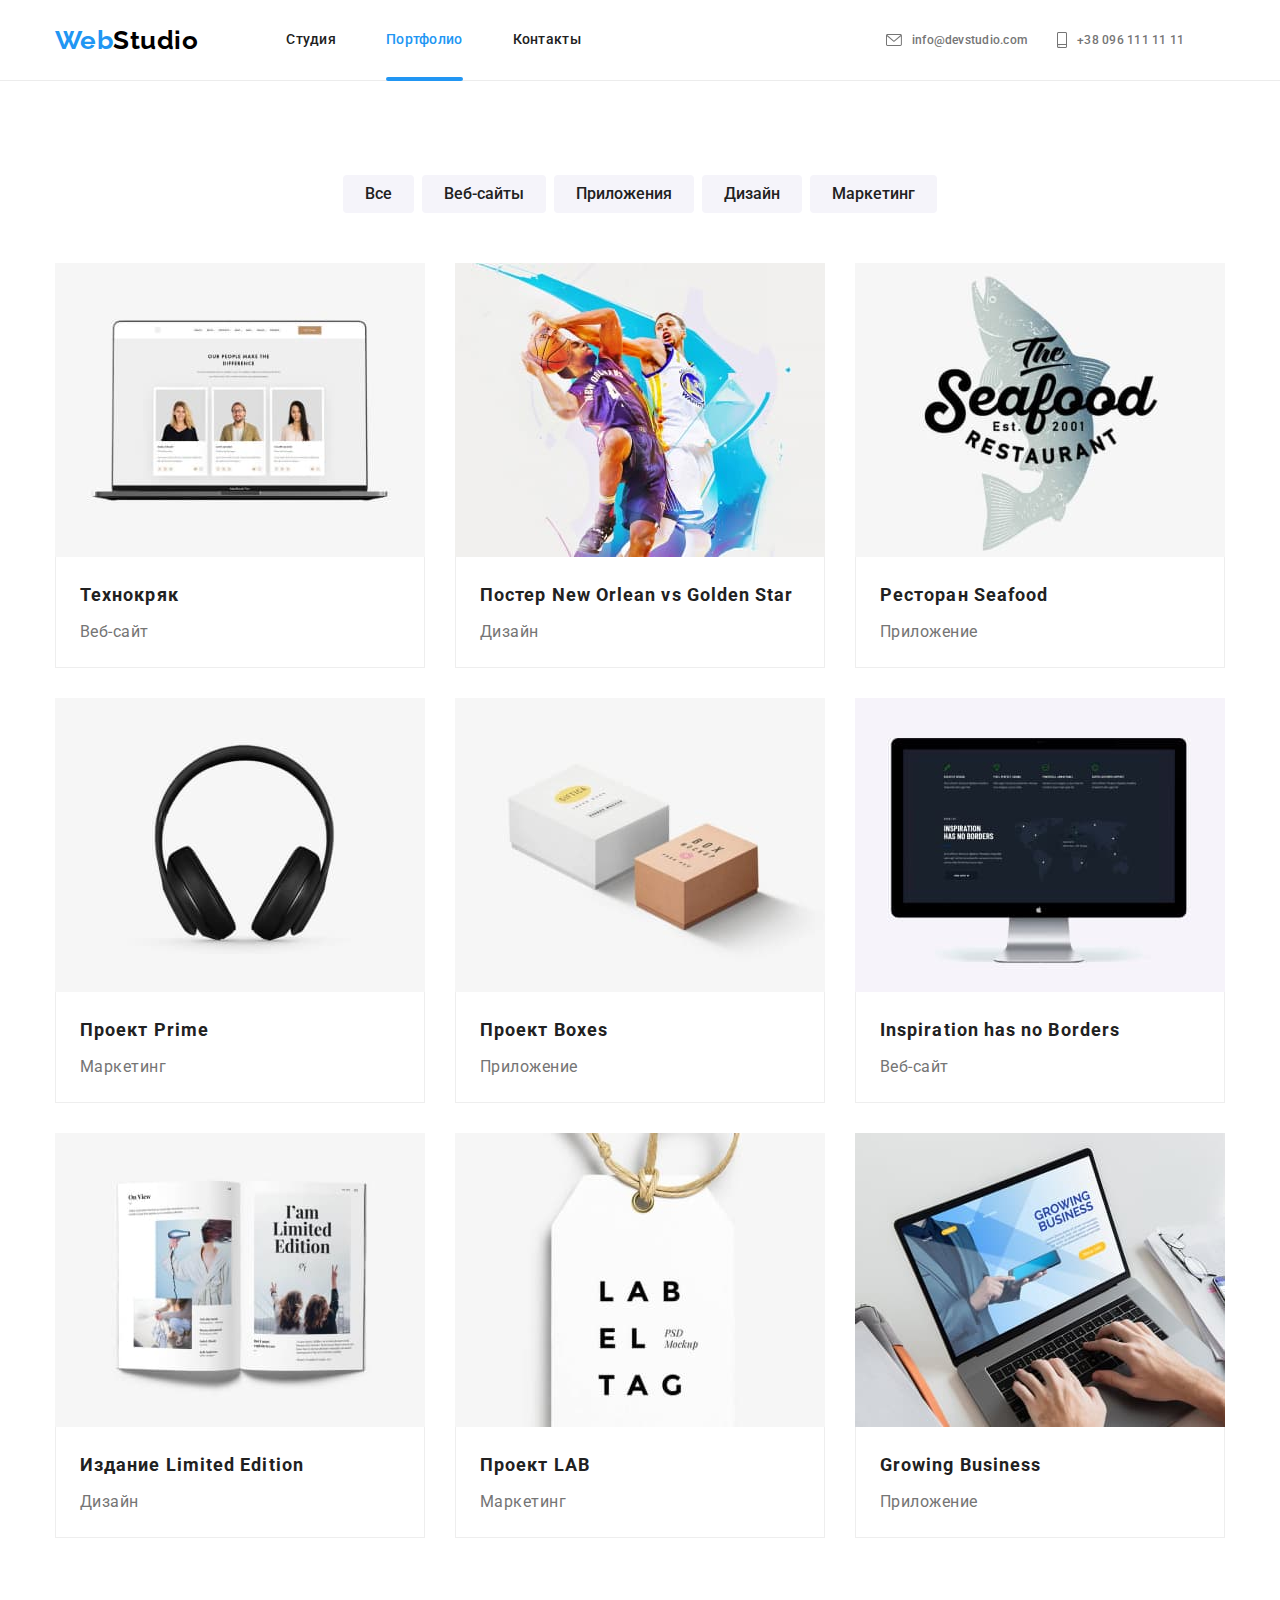
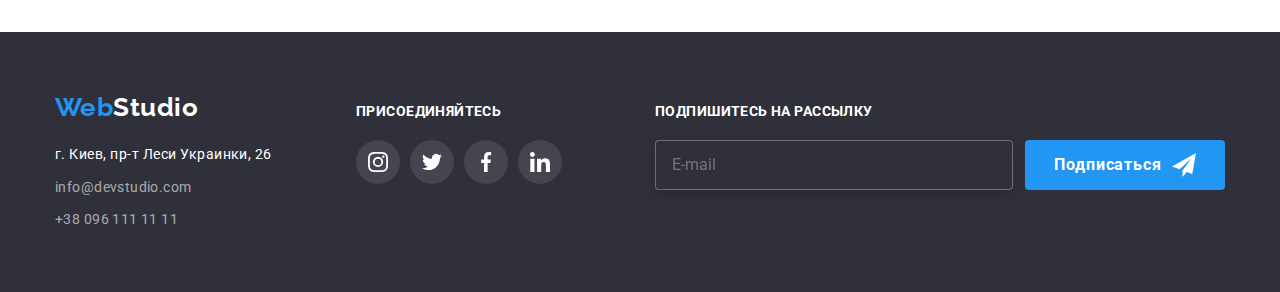
==== commit d9c637e8: "final commit" ====
--- a/portfolio.html
+++ b/portfolio.html
@@ -85,7 +85,12 @@
                         <li class="projects__item">
                             <a href="" class="projects__link">
                                 <div class="projects__hover-box">
-                                    <img src="./images/portfolio/1.jpg" alt="laptop-with-site" width="370" class="projects__hover-box-img">
+                                    <picture>
+                                        <source srcset="./images/portfolio/1-desktop.jpg 1x, ./images/portfolio/1-desktop.jpg 2x" media="(min-width: 1200px)">
+                                        <source srcset="./images/portfolio/1-tablet.jpg 1x, ./images/portfolio/1-tablet.jpg 2x" media="(min-width: 768px)">
+                                        <source srcset="./images/portfolio/1-mobile.jpg 1x, ./images/portfolio/1-mobile.jpg 2x" media="(max-width: 767px)">
+                                        <img src="./images/portfolio/1-mobile.jpg" alt="laptop-with-site" class="projects__hover-box-img">
+                                    </picture>
                                     <p class="projects__hover-box-text">
                                         Ресурс предлагает комплексные предложения с разным уровнем функционала и сервисов. Все это позволит посетителю получить исчерпывающие сведения о компании или частном лице.
                                     </p>
@@ -99,7 +104,12 @@
                         <li class="projects__item">
                             <a href="" class="projects__link">
                                 <div class="projects__hover-box">
-                                    <img src="./images/portfolio/2.jpg" alt="basketball-poster" width="370" class="projects__hover-box-img">
+                                    <picture>
+                                        <source srcset="./images/portfolio/2-desktop.jpg 1x, ./images/portfolio/2-desktop.jpg 2x" media="(min-width: 1200px)">
+                                        <source srcset="./images/portfolio/2-tablet.jpg 1x, ./images/portfolio/2-tablet.jpg 2x" media="(min-width: 768px)">
+                                        <source srcset="./images/portfolio/2-mobile.jpg 1x, ./images/portfolio/2-mobile.jpg 2x" media="(max-width: 767px)">
+                                        <img src="./images/portfolio/2-mobile.jpg" alt="basketball-poster" class="projects__hover-box-img">
+                                    </picture>
                                     <p class="projects__hover-box-text">
                                         Ресурс предлагает комплексные предложения с разным уровнем функционала и сервисов. Все это позволит посетителю получить исчерпывающие сведения о компании или частном лице.
                                     </p>
@@ -113,7 +123,12 @@
                         <li class="projects__item">
                             <a href="" class="projects__link">
                                 <div class="projects__hover-box">
-                                    <img src="./images/portfolio/3.jpg" alt="restaurant-app-seafood" width="370" class="projects__hover-box-img">
+                                    <picture>
+                                        <source srcset="./images/portfolio/3-desktop.jpg 1x, ./images/portfolio/3-desktop.jpg 2x" media="(min-width: 1200px)">
+                                        <source srcset="./images/portfolio/3-tablet.jpg 1x, ./images/portfolio/3-tablet.jpg 2x" media="(min-width: 768px)">
+                                        <source srcset="./images/portfolio/3-mobile.jpg 1x, ./images/portfolio/3-mobile.jpg 2x" media="(max-width: 767px)">
+                                        <img src="./images/portfolio/3-mobile.jpg" alt="restaurant-app-seafood" class="projects__hover-box-img">
+                                    </picture>
                                     <p class="projects__hover-box-text">
                                         Ресурс предлагает комплексные предложения с разным уровнем функционала и сервисов. Все это позволит посетителю получить исчерпывающие сведения о компании или частном лице.
                                     </p>
@@ -127,7 +142,12 @@
                         <li class="projects__item">
                             <a href="" class="projects__link">
                                 <div class="projects__hover-box">
-                                    <img src="./images/portfolio/4.jpg" alt="Headphones-picture" width="370" class="projects__hover-box-img">
+                                    <picture>
+                                        <source srcset="./images/portfolio/4-desktop.jpg 1x, ./images/portfolio/4-desktop.jpg 2x" media="(min-width: 1200px)">
+                                        <source srcset="./images/portfolio/4-tablet.jpg 1x, ./images/portfolio/4-tablet.jpg 2x" media="(min-width: 768px)">
+                                        <source srcset="./images/portfolio/4-mobile.jpg 1x, ./images/portfolio/4-mobile.jpg 2x" media="(max-width: 767px)">
+                                        <img src="./images/portfolio/4-mobile.jpg" alt="Headphones-picture"  class="projects__hover-box-img">
+                                    </picture>
                                     <p class="projects__hover-box-text">
                                         Ресурс предлагает комплексные предложения с разным уровнем функционала и сервисов. Все это позволит посетителю получить исчерпывающие сведения о компании или частном лице.
                                     </p>
@@ -141,7 +161,12 @@
                         <li class="projects__item">
                             <a href="" class="projects__link">
                                 <div class="projects__hover-box">
-                                    <img src="./images/portfolio/5.jpg" alt="two-boxes-app" width="370" class="projects__hover-box-img">
+                                    <picture>
+                                        <source srcset="./images/portfolio/5-desktop.jpg 1x, ./images/portfolio/5-desktop.jpg 2x" media="(min-width: 1200px)">
+                                        <source srcset="./images/portfolio/5-tablet.jpg 1x, ./images/portfolio/5-tablet.jpg 2x" media="(min-width: 768px)">
+                                        <source srcset="./images/portfolio/5-mobile.jpg 1x, ./images/portfolio/5-mobile.jpg 2x" media="(max-width: 767px)">
+                                        <img src="./images/portfolio/5-mobile.jpg" alt="two-boxes-app"  class="projects__hover-box-img">
+                                    </picture>
                                     <p class="projects__hover-box-text">
                                         Ресурс предлагает комплексные предложения с разным уровнем функционала и сервисов. Все это позволит посетителю получить исчерпывающие сведения о компании или частном лице.
                                     </p>
@@ -155,7 +180,12 @@
                         <li class="projects__item">
                             <a href="" class="projects__link">
                                 <div class="projects__hover-box">
-                                    <img src="./images/portfolio/6.jpg" alt="apple-mac-with-opened-web-site" width="370" class="projects__hover-box-img">
+                                    <picture>
+                                        <source srcset="./images/portfolio/6-desktop.jpg 1x, ./images/portfolio/6-desktop.jpg 2x" media="(min-width: 1200px)">
+                                        <source srcset="./images/portfolio/6-tablet.jpg 1x, ./images/portfolio/6-tablet.jpg 2x" media="(min-width: 768px)">
+                                        <source srcset="./images/portfolio/6-mobile.jpg 1x, ./images/portfolio/6-mobile.jpg 2x" media="(max-width: 767px)">
+                                        <img src="./images/portfolio/6-mobile.jpg" alt="apple-mac-with-opened-web-site"  class="projects__hover-box-img">
+                                    </picture>
                                     <p class="projects__hover-box-text">
                                         Ресурс предлагает комплексные предложения с разным уровнем функционала и сервисов. Все это позволит посетителю получить исчерпывающие сведения о компании или частном лице.
                                     </p>
@@ -169,7 +199,12 @@
                         <li class="projects__item">
                             <a href="" class="projects__link">
                                 <div class="projects__hover-box">
-                                    <img src="./images/portfolio/7.jpg" alt="picture-of-magazine" width="370" class="projects__hover-box-img">
+                                    <picture>
+                                        <source srcset="./images/portfolio/7-desktop.jpg 1x, ./images/portfolio/7-desktop.jpg 2x" media="(min-width: 1200px)">
+                                        <source srcset="./images/portfolio/7-tablet.jpg 1x, ./images/portfolio/7-tablet.jpg 2x" media="(min-width: 768px)">
+                                        <source srcset="./images/portfolio/7-mobile.jpg 1x, ./images/portfolio/7-mobile.jpg 2x" media="(max-width: 767px)">
+                                        <img src="./images/portfolio/7-mobile.jpg" alt="picture-of-magazine"  class="projects__hover-box-img">
+                                    </picture>
                                     <p class="projects__hover-box-text">
                                         Ресурс предлагает комплексные предложения с разным уровнем функционала и сервисов. Все это позволит посетителю получить исчерпывающие сведения о компании или частном лице.
                                     </p>
@@ -183,7 +218,12 @@
                         <li class="projects__item">
                             <a href="" class="projects__link">
                                 <div class="projects__hover-box">
-                                    <img src="./images/portfolio/8.jpg" alt="lable-picture" width="370" class="projects__hover-box-img">
+                                    <picture>
+                                        <source srcset="./images/portfolio/8-desktop.jpg 1x, ./images/portfolio/8-desktop.jpg 2x" media="(min-width: 1200px)">
+                                        <source srcset="./images/portfolio/8-tablet.jpg 1x, ./images/portfolio/8-tablet.jpg 2x" media="(min-width: 768px)">
+                                        <source srcset="./images/portfolio/8-mobile.jpg 1x, ./images/portfolio/8-mobile.jpg 2x" media="(max-width: 767px)">
+                                        <img src="./images/portfolio/8-mobile.jpg" alt="lable-picture"  class="projects__hover-box-img">
+                                    </picture>
                                     <p class="projects__hover-box-text">
                                         Ресурс предлагает комплексные предложения с разным уровнем функционала и сервисов. Все это позволит посетителю получить исчерпывающие сведения о компании или частном лице.
                                     </p>
@@ -197,7 +237,12 @@
                         <li class="projects__item">
                             <a href="" class="projects__link">
                                 <div class="projects__hover-box">
-                                    <img src="./images/portfolio/9.jpg" alt="laptop-with-site-growing0business" width="370" class="projects__hover-box-img">
+                                    <picture>
+                                        <source srcset="./images/portfolio/9-desktop.jpg 1x, ./images/portfolio/9-desktop.jpg 2x" media="(min-width: 1200px)">
+                                        <source srcset="./images/portfolio/9-tablet.jpg 1x, ./images/portfolio/9-tablet.jpg 2x" media="(min-width: 768px)">
+                                        <source srcset="./images/portfolio/9-mobile.jpg 1x, ./images/portfolio/9-mobile.jpg 2x" media="(max-width: 767px)">
+                                        <img src="./images/portfolio/9-mobile.jpg" alt="laptop-with-site-growing0business"  class="projects__hover-box-img">
+                                    </picture>
                                     <p class="projects__hover-box-text">
                                         Ресурс предлагает комплексные предложения с разным уровнем функционала и сервисов. Все это позволит посетителю получить исчерпывающие сведения о компании или частном лице.
                                     </p>
@@ -278,5 +323,7 @@
                 </div>
             </div>
         </footer>
+        <!-- Script -->
+        <script src="./js/mobile-menu.js"></script>
 </body>
 </html>
--- a/css/main.min.css
+++ b/css/main.min.css
@@ -1 +1 @@
-h1,h2,h3,ul,p{padding:0;margin:0}button{cursor:pointer}body{background-color:#fff;color:#757575;font-family:"Roboto",sans-serif;letter-spacing:.03em}@media screen and (max-width: 767px){body.menu-open{overflow:hidden}}body.modal-open{overflow:hidden}.container{padding-left:15px;padding-right:15px;margin-left:auto;margin-right:auto}@media screen and (min-width: 480px){.container{width:480px}}@media screen and (min-width: 768px){.container{width:768px}}@media screen and (min-width: 1200px){.container{width:1200px}}.header__button{z-index:1000;display:inline-flex;border:none;background-color:rgba(0,0,0,0);margin-left:auto;padding:0}.header__button.is-open .header__icon--menu{display:none}.header__button.is-open .header__icon--cross{display:block}@media screen and (min-width: 768px){.header__button{display:none}}.header__icon--cross{display:none}@media screen and (max-width: 767px){.menu{z-index:999;background-color:#fff;overflow-y:scroll;padding:48px 40px}}@media screen and (max-width: 767px){.menu{display:none;position:absolute;top:0;left:0;width:100%;height:100vh}.menu.is-open{display:flex;flex-direction:column}}@media screen and (min-width: 768px){.menu{display:flex;flex-grow:1;align-items:center}}.header{border-bottom:1px solid #ececec}@media screen and (max-width: 767px){.header{padding-top:10px;padding-bottom:10px}}.container--nav{display:flex;align-items:center}.header__logo{color:#2196f3;font-family:"Raleway",sans-serif;font-weight:700;font-size:24px;line-height:1.17;text-decoration:none}@media screen and (min-width: 1200px){.header__logo{font-size:26px;line-height:1.19}}.header__logo--secondary{color:#000}.header-nav{display:flex;align-items:center}.header-nav__list{align-items:center;list-style:none}@media screen and (min-width: 768px){.header-nav__list{display:flex;margin-left:88px;margin-right:84px}}@media screen and (min-width: 1200px){.header-nav__list{margin-right:305px}}.header-nav__navigation-item:not(:last-child){margin-right:50px}@media screen and (max-width: 767px){.header-nav__navigation-item:not(:last-child){margin-bottom:32px}}.header-nav__navigation_link{display:block;padding-top:32px;padding-bottom:32px;transition-timing-function:cubic-bezier(0.4, 0, 0.2, 1);transition-duration:250ms;transition-property:color;color:#212121;font-family:"Roboto",sans-serif;font-weight:500;font-size:40px;line-height:1.18;letter-spacing:.02em;text-decoration:none}.header-nav__navigation_link:hover,.header-nav__navigation_link:focus{color:#2196f3}@media screen and (min-width: 768px){.header-nav__navigation_link{font-size:14px;line-height:1.14;letter-spacing:.28px}}.header-nav__navigation_link--current{color:#2196f3;position:relative}@media screen and (min-width: 768px){.header-nav__navigation_link--current::after{position:absolute;content:"";border:2px solid #2196f3;border-radius:2px;width:100%;bottom:-1px;left:0;background-color:#2196f3}}.header-contacts{display:flex;align-items:center;list-style:none}@media screen and (max-width: 767px){.header-contacts{margin-top:302px;margin-bottom:64px;flex-direction:column-reverse;align-items:flex-start}}@media screen and (min-width: 768px)and (max-width: 1199px){.header-contacts{flex-direction:column;align-items:flex-start;row-gap:10px}}@media screen and (max-width: 767px){.header-contacts__item:not(:first-child){margin-bottom:32px}}@media screen and (min-width: 1200px){.header-contacts__item:last-child{margin-left:30px}}.header-contacts__link{align-items:center;display:flex;transition-timing-function:cubic-bezier(0.4, 0, 0.2, 1);transition-duration:250ms;transition-property:color;color:#757575;font-family:"Roboto",sans-serif;font-weight:500;font-size:24px;line-height:1.17;letter-spacing:.02em;text-decoration:none}@media screen and (min-width: 768px){.header-contacts__link{font-weight:500;font-size:12px;line-height:1.17;letter-spacing:.02em}.header-contacts__link:hover,.header-contacts__link:focus{color:#2196f3}}.header-contacts__icon{margin-right:10px;fill:currentColor}@media screen and (max-width: 767px){.header-contacts__icon{display:none}}.header-social{display:flex;flex-wrap:wrap;list-style:none;margin:0}@media screen and (min-width: 768px){.header-social{display:none}}.header-social__item:not(:last-child){padding-right:10px;border-right:1px solid rgba(33,33,33,.2)}.header-social__item:not(:first-child){padding-left:10px}.header-social__link{text-decoration:none;font-weight:500;font-size:18px;line-height:1.22;letter-spacing:.02em;color:#2196f3}.head{background-image:linear-gradient(to right, rgba(47, 48, 58, 0.4), rgba(47, 48, 58, 0.4)),url(../images/head.jpg);background-repeat:no-repeat;background-position:center;max-width:1600px;margin-inline:auto;color:#fff;background-color:#2f303a;text-align:center}@media screen and (max-width: 1199px){.container--head-box{padding-top:118px;padding-bottom:118px}}@media screen and (min-width: 1200px){.container--head-box{padding-top:200px;padding-bottom:200px}}.head__title{margin-bottom:30px;font-weight:900;text-align:center;text-transform:uppercase;letter-spacing:.06em}@media screen and (max-width: 1199px){.head__title{font-size:26px;line-height:1.62}}@media screen and (min-width: 1200px){.head__title{font-size:44px;line-height:1.36}}.head__button{border:none;text-decoration:none;padding:10px 32px;text-align:center;transition-timing-function:cubic-bezier(0.4, 0, 0.2, 1);transition-duration:250ms;transition-property:background-color;color:#fff;background-color:#2196f3;border-radius:4px;font-weight:700;font-size:16px;line-height:1.88;min-height:50px;min-width:200px;letter-spacing:.06em}.head__button:hover{background-color:#188ce8}.advantages{padding-top:60px;padding-bottom:60px}@media screen and (min-width: 1200px){.advantages{padding-top:94px;padding-bottom:94px}}.advantages__title{position:absolute;width:1px;height:1px;margin:-1px;border:0;padding:0;white-space:nowrap;clip-path:inset(100%);clip:rect(0 0 0 0);overflow:hidden}.advantages__list{list-style:none;margin-left:auto;margin-right:auto}@media screen and (min-width: 768px){.advantages__list{display:flex;flex-wrap:wrap;gap:30px;justify-content:space-between}}@media screen and (max-width: 767px){.advantages__item:not(:last-child){margin-bottom:30px}}@media screen and (min-width: 768px){.advantages__item{width:calc((100% - 30px)/2)}}@media screen and (min-width: 1200px){.advantages__item{width:calc((100% - 90px)/4)}}.advantages__icon-box{display:flex;background-color:#f5f4fa;justify-content:center;margin-bottom:30px;border-radius:4px;align-items:center;padding:25px 0px}.advantages__item-title{margin-bottom:10px;color:#212121;font-weight:700;font-size:14px;line-height:1.14;text-transform:uppercase}@media screen and (max-width: 767px){.advantages__item-title{text-align:center}}.advantages__text{font-size:14px;line-height:1.71}.our-work{padding-top:0px;padding-bottom:94px}@media screen and (max-width: 1199px){.our-work{display:none}}.our-work__title{color:#212121;margin-bottom:50px;font-weight:700;font-size:36px;line-height:42px;text-align:center}.our-work__list{list-style:none;display:flex;justify-content:space-between;list-style:none}.our-work__item{position:relative;width:370px}.our-work__image{display:block}.our-work__description{position:absolute;bottom:0;padding:27px 0px;width:100%;background-color:rgba(47,48,58,.8);text-align:center;font-weight:700;font-size:14px;line-height:1.14;letter-spacing:.03em;text-transform:uppercase;color:#fff}.our-team{padding-top:60px;padding-bottom:60px;background-color:#f5f4fa}@media screen and (min-width: 1200px){.our-team{padding-top:94px;padding-bottom:94px}}.our-team__title{color:#212121;margin-bottom:30px;font-weight:700;font-size:28px;line-height:1.18;letter-spacing:.03em;text-align:center}@media screen and (min-width: 1200px){.our-team__title{margin-bottom:50px;font-size:36px;line-height:1.17}}.our-team__list{list-style:none;row-gap:30px}@media screen and (min-width: 768px){.our-team__list{display:flex;gap:30px;flex-wrap:wrap;justify-content:space-between}}.our-team__teammate{box-shadow:0px 1px 3px rgba(0,0,0,.12),0px 1px 1px rgba(0,0,0,.14),0px 2px 1px rgba(0,0,0,.2);border-radius:0px 0px 4px 4px;background-color:#fff}@media screen and (max-width: 767px){.our-team__teammate:not(:last-child){margin-bottom:30px}}@media screen and (min-width: 768px){.our-team__teammate{width:calc((100% - 30px)/2)}}@media screen and (min-width: 1200px){.our-team__teammate{width:calc((100% - 90px)/4)}}.our-team__image{display:block;width:calc(100vw - 30px);max-width:450px;height:auto}@media screen and (min-width: 768px){.our-team__image{width:100%}}.our-team__teammate-box{padding-top:30px;padding-bottom:24px;text-align:center}.our-team__name{margin-bottom:10px;color:#212121;font-weight:500;font-size:16px;line-height:1.19}.our-team__subtitle{font-weight:400;font-size:16px;line-height:1.19}.our-team__social-list{margin-top:16px;display:flex;list-style:none;justify-content:center;gap:10px}.our-team__social-item{width:44px;height:44px}.our-team__social-link{display:flex;width:100%;height:100%;border-radius:50%;justify-content:center;align-items:center;transition-timing-function:cubic-bezier(0.4, 0, 0.2, 1);transition-duration:250ms;transition-property:background-color}.our-team__social-link:focus,.our-team__social-link:hover{background-color:#2196f3}.our-team__social-icon{fill:#afb1b8;transition-timing-function:cubic-bezier(0.4, 0, 0.2, 1);transition-duration:250ms;transition-property:fill}.our-team__social-link:focus .our-team__social-icon,.our-team__social-link:hover .our-team__social-icon{fill:#fff}.clients{padding-top:60px;padding-bottom:60px}@media screen and (min-width: 1200px){.clients{padding-top:94px;padding-bottom:94px}}.clients__title{color:#212121;font-weight:700;font-size:28px;line-height:1.18;text-align:center}@media screen and (max-width: 1199px){.clients__title{margin-bottom:30px}}@media screen and (min-width: 1200px){.clients__title{margin-bottom:50px;font-size:36px;line-height:1.17}}.clients__list{display:flex;flex-wrap:wrap;list-style:none;justify-content:space-between;gap:30px}.clients__client{width:calc((100% - 30px)/2);height:92px}@media screen and (min-width: 768px){.clients__client{width:calc((100% - 90px)/3)}}@media screen and (min-width: 1200px){.clients__client{width:calc((100% - 150px)/6)}}.clients__link{display:flex;justify-content:center;width:100%;height:100%;align-items:center;transition-timing-function:cubic-bezier(0.4, 0, 0.2, 1);transition-duration:250ms;transition-property:border-color;border:1px solid #afb1b8;border-radius:4px}.clients__link:focus,.clients__link:hover{border-color:#2196f3}.clients__icon{fill:#afb1b8;transition-timing-function:cubic-bezier(0.4, 0, 0.2, 1);transition-duration:250ms;transition-property:fill}.clients__link:focus .clients__icon,.clients__link:hover .clients__icon{fill:#2196f3}.backdrop{position:fixed;top:0;left:0;width:100%;height:100%;background-color:rgba(0,0,0,.2);transition-timing-function:cubic-bezier(0.4, 0, 0.2, 1);transition-duration:250ms;transition-property:opacity,visibility;overflow-y:scroll}.backdrop.is-hidden{pointer-events:none;opacity:0}.modal-window{width:450px;position:absolute;padding:40px;top:50%;left:50%;transform:translate(-50%, -50%);box-shadow:0px 1px 3px rgba(0,0,0,.12),0px 1px 1px rgba(0,0,0,.14),0px 2px 1px rgba(0,0,0,.2);border-radius:4px;background-color:#fff}@media screen and (min-width: 1200px){.modal-window{width:528px}}.modal-window__close-button{position:absolute;top:8px;right:8px;width:30px;height:30px;object-fit:contain;border:1px solid rgba(0,0,0,.1);border-radius:50%;display:flex;align-items:center;cursor:pointer;background-color:#fff}.modal-window__close-icon{transition:fill 250ms cubic-bezier(0.4, 0, 0.2, 1)}.modal-window__close-icon:hover,.modal-window__close-icon:focus{fill:#2196f3}.modal-window__title{margin-bottom:12px;color:#212121;font-weight:700;font-size:20px;line-height:1.5;text-align:center;letter-spacing:.48px}@media screen and (min-width: 1200px){.modal-window__title{line-height:1.15}}.modal-window__label{display:block;font-size:12px;line-height:1.17;letter-spacing:.01em;margin-bottom:4px}.modal-window__input-box{display:flex;position:relative;margin-bottom:10px;display:flex;height:40px;align-items:center}.modal-window__input-box:focus-within{fill:#2196f3}.modal-window__input{width:100%;height:100%;padding-left:42px;border:1px solid rgba(33,33,33,.2);border-radius:4px;transition-timing-function:cubic-bezier(0.4, 0, 0.2, 1);transition-duration:250ms;transition-property:border-color;outline:none}.modal-window__input:focus{border-color:#2196f3}.modal-window__icon{position:absolute;left:12px;transition-timing-function:cubic-bezier(0.4, 0, 0.2, 1);transition-duration:250ms;transition-property:fill;color:#212121}.modal-window__input-box--comments{min-height:120px;margin-bottom:20px}.modal-window__comments{resize:none;width:100%;border:1px solid rgba(33,33,33,.2);border-radius:4px;height:100%;outline:none;padding:12px 16px;transition-timing-function:cubic-bezier(0.4, 0, 0.2, 1);transition-duration:250ms;transition-property:border-color;font-family:"Roboto";font-style:normal;font-weight:400;font-size:14px;line-height:1.14;letter-spacing:.01em}.modal-window__comments:focus{border-color:#2196f3}.modal-window__comments::placeholder{color:rgba(117,117,117,.5)}@media screen and (min-width: 1200px){.modal-window__comments{font-size:12px;line-height:1.17}}.checkbox{display:flex;align-items:center;justify-content:center}.checkbox__label{display:flex;align-items:center;justify-content:center;cursor:pointer;margin-inline:auto}.checkbox__input{-webkit-appearance:none;-moz-appearance:none;appearance:none}.checkbox__icon{flex-shrink:0;border:2px solid #212121;border-radius:4px;margin-right:8px;fill:#fff;transition-timing-function:cubic-bezier(0.4, 0, 0.2, 1);transition-duration:250ms;transition-property:background-color}.checkbox__input:checked+.checkbox__icon{background-color:#2196f3;border:none;background-origin:border-box}.checkbox__input:focus+.checkbox__icon{border-color:#188ce8}.checkbox__text{font-size:12px;line-height:1.17;letter-spacing:.03em}@media screen and (min-width: 1200px){.checkbox__text{font-size:14px;line-height:1.71}}.checkbox__link{font-size:12px;line-height:1.17;letter-spacing:.03em;text-decoration:underline;color:#2196f3}@media screen and (min-width: 1200px){.checkbox__link{font-size:14px;line-height:1.71}}.modal-window__submit{display:flex;align-items:center;justify-content:center;width:200px;min-height:50px;margin-top:30px;margin-inline:auto;margin-bottom:0;background-color:#2196f3;color:#fff;box-shadow:0px 4px 4px rgba(0,0,0,.15);border-radius:4px;border:none;cursor:pointer;font-weight:700;font-size:16px;line-height:1.88;letter-spacing:.06em}.modal-window__submit:hover,.modal-window__submit:focus{background-color:#188ce8}.footer-main{padding-top:60px;padding-bottom:60px;background-color:#2f303a}@media screen and (min-width: 768px){.container--footer-main{display:flex;flex-wrap:wrap;justify-content:center;align-items:flex-start}}@media screen and (min-width: 1200px){.container--footer-main{align-items:baseline;flex-wrap:nowrap}}.adress-footer{width:231px}@media screen and (max-width: 767px){.adress-footer{margin-left:auto;margin-right:auto;margin-bottom:60px}}@media screen and (min-width: 768px){.adress-footer{display:flex;flex-direction:column;margin-right:165px}}@media screen and (min-width: 1200px){.adress-footer{margin-right:0;display:block;flex-shrink:0}}.adress-footer__logo{margin-bottom:20px;display:block;text-decoration:none;color:#2196f3;font-family:"Raleway",sans-serif;font-weight:700;font-size:24px;line-height:1.17}@media screen and (max-width: 1199px){.adress-footer__logo{text-align:center}}@media screen and (min-width: 1200px){.adress-footer__logo{font-size:26px;line-height:1.19}}.adress-footer--logo-secondary{color:#fff}.adress-footer__data{color:#fff;font-style:normal;font-size:14px;line-height:1.71}@media screen and (max-width: 1199px){.adress-footer__data{text-align:center}}.adress-footer__text{margin-bottom:9px}.adress-footer__list{list-style:none}.adress-footer__item{list-style:none}.adress-footer__item:first-child{margin-bottom:8px}.adress-footer__link{color:rgba(255,255,255,.6);transition-timing-function:cubic-bezier(0.4, 0, 0.2, 1);transition-duration:250ms;transition-property:color;font-size:14px;line-height:1.71;letter-spacing:.03em;text-decoration:none}.adress-footer__link:hover,.adress-footer__link:focus{color:#2196f3}.footer-join{display:flex;flex-direction:column;align-items:center;margin-bottom:60px}@media screen and (min-width: 768px)and (max-width: 1199px){.footer-join{margin-top:5px}}@media screen and (min-width: 1200px){.footer-join{margin-bottom:0;align-items:flex-start;margin-left:70px}}.footer-join__text{font-family:"Roboto";font-style:normal;font-weight:700;font-size:14px;line-height:1.14;letter-spacing:.03em;text-transform:uppercase;color:#fff;margin-bottom:20px}.footer-join__social-links{list-style:none;display:flex;align-items:center;gap:10px;justify-content:center}.footer-join__social-item{height:44px;width:44px;background-color:rgba(255,255,255,.1);border-radius:50%}.footer-join__social-link{display:flex;width:100%;height:100%;border-radius:50%;justify-content:center;align-items:center;transition-timing-function:cubic-bezier(0.4, 0, 0.2, 1);transition-duration:250ms;transition-property:background-color}.footer-join__social-link:hover,.footer-join__social-link:focus{background-color:#2196f3}.footer-join__social-icon{fill:#fff}.footer-subscribe{width:100%}@media screen and (min-width: 768px){.footer-subscribe{margin-top:60px}}@media screen and (min-width: 1200px){.footer-subscribe{margin-top:0;margin-left:93px}}.footer-subscribe__form{display:flex;flex-direction:column;align-items:center}@media screen and (min-width: 1200px){.footer-subscribe__form{align-items:flex-start}}.footer-subscribe__label{margin-bottom:20px;text-transform:uppercase;font-weight:700;font-size:14px;line-height:1.14;letter-spacing:.03em;text-transform:uppercase;color:#fff}.footer-subscribe__mail-section{display:flex;width:100%;flex-direction:column;align-items:center}@media screen and (min-width: 1200px){.footer-subscribe__mail-section{align-items:flex-start;flex-direction:row}}.footer-subscribe__input{width:100%;max-width:450px;padding-inline:16px;padding-top:15px;padding-bottom:15px;color:rgba(255,255,255,.6);border-radius:4px;border:1px solid rgba(255,255,255,.3);background-color:#2f303a;filter:drop-shadow(0px 4px 4px rgba(0, 0, 0, 0.15));margin-bottom:20px}@media screen and (min-width: 1200px){.footer-subscribe__input{width:358px}}.footer-subscribe__button{display:flex;width:200px;height:50px;justify-content:center;align-items:center;cursor:pointer;color:#fff;background-color:#2196f3;border-radius:4px;border:none;font-weight:700;font-size:16px;line-height:1.88;letter-spacing:.06em;text-align:center}@media screen and (min-width: 1200px){.footer-subscribe__button{margin-left:12px}}.footer-subscribe__icon{margin-left:10px;fill:#fff}.projects{padding-top:60px;padding-bottom:60px}@media screen and (min-width: 1200px){.projects{padding-top:94px;padding-bottom:94px}}.projects__filter-list{display:flex;flex-wrap:wrap;justify-content:flex-start;list-style:none;row-gap:15px;column-gap:8px;margin-bottom:40px}@media screen and (min-width: 768px){.projects__filter-list{justify-content:center;margin-bottom:30px}}@media screen and (min-width: 1200px){.projects__filter-list{margin-bottom:50px}}.projects__filter-button{border:none;padding:6px 22px;border-radius:4px;color:#212121;background-color:#f5f4fa;font-weight:500;font-size:16px;line-height:1.62;text-align:center;transition-timing-function:cubic-bezier(0.4, 0, 0.2, 1);transition-duration:250ms;transition-property:color,background-color,box-shadow}.projects__filter-button:hover,.projects__filter-button:focus{background-color:#2196f3;color:#fff;box-shadow:0px 3px 1px rgba(0,0,0,.1),0px 1px 2px rgba(0,0,0,.08),0px 2px 2px rgba(0,0,0,.12)}.projects__list{display:block;list-style:none}@media screen and (min-width: 768px){.projects__list{display:flex;flex-wrap:wrap;gap:30px}}@media screen and (max-width: 767px){.projects__item:not(:last-child){margin-bottom:30px}}@media screen and (min-width: 768px){.projects__item{width:calc((100% - 30px)/2)}}@media screen and (min-width: 768px)and (max-width: 1200px){.projects__item:first-child .projects__title-box{padding-bottom:54px}}@media screen and (min-width: 1200px){.projects__item{width:calc((100% - 60px)/3)}}.projects__link{text-decoration:none;display:block;width:100%;height:100%;transition-timing-function:cubic-bezier(0.4, 0, 0.2, 1);transition-duration:250ms;transition-property:box-shadow}.projects__link:hover,.projects__link:focus{box-shadow:0px 1px 1px rgba(0,0,0,.12),0px 4px 4px rgba(0,0,0,.06),1px 4px 6px rgba(0,0,0,.16)}.projects__hover-box{position:relative;display:flex;overflow:hidden}.projects__hover-box-img{display:block;width:calc(100vw - 30px);height:auto;max-height:294px}@media screen and (min-width: 768px){.projects__hover-box-img{width:100%}}.projects__hover-box-text{position:absolute;margin:0;width:100%;height:100%;padding:63px 24px;opacity:0;top:100%;color:#fff;font-weight:400;font-size:18px;line-height:1.56;letter-spacing:.03em;background-color:rgba(33,150,243,.9);transition-timing-function:cubic-bezier(0.4, 0, 0.2, 1);transition-duration:250ms;transition-property:transform}.projects__link:hover .projects__hover-box-text,.projects__link:focus .projects__hover-box-text{opacity:1;transform:translateY(-100%)}.projects__title-box{padding-top:20px;padding-bottom:20px;padding-left:24px;padding-right:24px;border:1px solid #eee;border-top:none}.projects__title{font-weight:700;font-size:18px;line-height:2;letter-spacing:.06em;margin-bottom:4px;color:#212121}.projects__subtitle{font-size:16px;line-height:1.88;letter-spacing:.03em;color:#757575}/*# sourceMappingURL=main.min.css.map */+h1,h2,h3,ul,p{padding:0;margin:0}button{cursor:pointer}body{background-color:#fff;color:#757575;font-family:"Roboto",sans-serif;letter-spacing:.03em}@media screen and (max-width: 767px){body.menu-open{overflow:hidden}}body.modal-open{overflow:hidden}.container{padding-left:15px;padding-right:15px;margin-left:auto;margin-right:auto}@media screen and (min-width: 480px){.container{width:480px}}@media screen and (min-width: 768px){.container{width:768px}}@media screen and (min-width: 1200px){.container{width:1200px}}.header__button{z-index:1000;display:inline-flex;border:none;background-color:rgba(0,0,0,0);margin-left:auto;padding:0;margin-right:0;transition:fill 250ms cubic-bezier(0.4, 0, 0.2, 1)}.header__button:hover,.header__button:focus{fill:#2196f3}.header__button.is-open .header__icon--menu{display:none}.header__button.is-open .header__icon--cross{display:block}@media screen and (min-width: 768px){.header__button{display:none}}.header__icon--cross{display:none}@media screen and (max-width: 767px){.menu{z-index:999;background-color:#fff;overflow-y:scroll;padding:48px 40px}}@media screen and (max-width: 767px){.menu{display:none;position:absolute;top:0;left:0;width:100%;height:100vh}.menu.is-open{display:flex;flex-direction:column}}@media screen and (min-width: 768px){.menu{display:flex;flex-grow:1;align-items:center}}.header{border-bottom:1px solid #ececec}@media screen and (max-width: 767px){.header{padding-top:10px;padding-bottom:10px}}.container--nav{display:flex;align-items:center}.header__logo{color:#2196f3;font-family:"Raleway",sans-serif;font-weight:700;font-size:24px;line-height:1.17;text-decoration:none}@media screen and (min-width: 1200px){.header__logo{font-size:26px;line-height:1.19}}.header__logo--secondary{color:#000}.header-nav{display:flex;align-items:center}.header-nav__list{align-items:center;list-style:none}@media screen and (min-width: 768px){.header-nav__list{display:flex;margin-left:88px;margin-right:84px}}@media screen and (min-width: 1200px){.header-nav__list{margin-right:305px}}@media screen and (min-width: 768px){.header-nav__navigation-item:not(:last-child){margin-right:50px}}@media screen and (max-width: 767px){.header-nav__navigation-item:not(:last-child){margin-bottom:32px}}.header-nav__navigation_link{display:block;transition-timing-function:cubic-bezier(0.4, 0, 0.2, 1);transition-duration:250ms;transition-property:color;color:#212121;font-family:"Roboto",sans-serif;font-weight:500;font-size:40px;line-height:1.18;letter-spacing:.02em;text-decoration:none}@media screen and (min-width: 768px){.header-nav__navigation_link{padding-top:32px;padding-bottom:32px}}.header-nav__navigation_link:hover,.header-nav__navigation_link:focus{color:#2196f3}@media screen and (min-width: 768px){.header-nav__navigation_link{font-size:14px;line-height:1.14;letter-spacing:.28px}}.header-nav__navigation_link--current{color:#2196f3;position:relative}@media screen and (min-width: 768px){.header-nav__navigation_link--current::after{position:absolute;content:"";border:2px solid #2196f3;border-radius:2px;width:100%;bottom:-1px;left:0;background-color:#2196f3}}.header-contacts{display:flex;align-items:center;list-style:none}@media screen and (max-width: 767px){.header-contacts{margin-top:302px;margin-bottom:64px;flex-direction:column-reverse;align-items:flex-start}}@media screen and (min-width: 768px)and (max-width: 1199px){.header-contacts{flex-direction:column;align-items:flex-start;row-gap:10px}}@media screen and (max-width: 767px){.header-contacts__item:not(:first-child){margin-bottom:32px}}@media screen and (min-width: 1200px){.header-contacts__item:last-child{margin-left:30px}}@media screen and (max-width: 767px){.header-contacts__item:last-child .header-contacts__link{font-weight:500;font-size:34px;line-height:1.18;letter-spacing:.02em;color:#2196f3}}.header-contacts__link{align-items:center;display:flex;transition-timing-function:cubic-bezier(0.4, 0, 0.2, 1);transition-duration:250ms;transition-property:color;color:#757575;font-family:"Roboto",sans-serif;font-weight:500;font-size:24px;line-height:1.17;letter-spacing:.02em;text-decoration:none}@media screen and (min-width: 768px){.header-contacts__link{font-weight:500;font-size:12px;line-height:1.17;letter-spacing:.02em}.header-contacts__link:hover,.header-contacts__link:focus{color:#2196f3}}.header-contacts__icon{margin-right:10px;fill:currentColor}@media screen and (max-width: 767px){.header-contacts__icon{display:none}}.header-social{display:flex;flex-wrap:wrap;list-style:none;margin:0}@media screen and (min-width: 768px){.header-social{display:none}}.header-social__item:not(:last-child){padding-right:10px;border-right:1px solid rgba(33,33,33,.2)}.header-social__item:not(:first-child){padding-left:10px}.header-social__link{text-decoration:none;font-weight:500;font-size:18px;line-height:1.22;letter-spacing:.02em;color:#2196f3}.head{background-image:linear-gradient(to right, rgba(47, 48, 58, 0.4), rgba(47, 48, 58, 0.4)),url(../images/head/header-img-mobile.jpg);background-size:cover;background-repeat:no-repeat;background-position:center;max-width:1600px;margin-inline:auto;color:#fff;background-color:#2f303a;text-align:center}@media(min-device-pixel-ratio: 2),(min-resolution: 192dpi),(min-resolution: 2dppx){.head{background-image:linear-gradient(to right, rgba(47, 48, 58, 0.4), rgba(47, 48, 58, 0.4)),url(../images/head/header-img-mobile@2x.jpg)}}@media(min-width: 481px){.head{background-image:linear-gradient(to right, rgba(47, 48, 58, 0.4), rgba(47, 48, 58, 0.4)),url(../images/head/header-img-tablet.jpg)}}@media(min-width: 481px)and (min-device-pixel-ratio: 2),(min-width: 481px)and (min-resolution: 192dpi),(min-width: 481px)and (min-resolution: 2dppx){.head{background-image:linear-gradient(to right, rgba(47, 48, 58, 0.4), rgba(47, 48, 58, 0.4)),url(../images/head/header-img-tablet@2x.jpg)}}@media(min-width: 769px){.head{background-image:linear-gradient(to right, rgba(47, 48, 58, 0.4), rgba(47, 48, 58, 0.4)),url(../images/head/header-img-desktop.jpg)}}@media(min-width: 769px)and (min-device-pixel-ratio: 2),(min-width: 769px)and (min-resolution: 192dpi),(min-width: 769px)and (min-resolution: 2dppx){.head{background-image:linear-gradient(to right, rgba(47, 48, 58, 0.4), rgba(47, 48, 58, 0.4)),url(../images/head/header-img-desktop@2x.jpg)}}@media screen and (max-width: 1199px){.container--head-box{padding-top:118px;padding-bottom:118px}}@media screen and (min-width: 1200px){.container--head-box{padding-top:200px;padding-bottom:200px}}.head__title{margin-bottom:30px;font-weight:900;text-align:center;text-transform:uppercase;letter-spacing:.06em}@media screen and (max-width: 1199px){.head__title{font-size:26px;line-height:1.62}}@media screen and (min-width: 1200px){.head__title{font-size:44px;line-height:1.36}}.head__button{border:none;text-decoration:none;padding:10px 32px;text-align:center;transition-timing-function:cubic-bezier(0.4, 0, 0.2, 1);transition-duration:250ms;transition-property:background-color;color:#fff;background-color:#2196f3;border-radius:4px;font-weight:700;font-size:16px;line-height:1.88;min-height:50px;min-width:200px;letter-spacing:.06em}.head__button:hover{background-color:#188ce8}.advantages{padding-top:60px;padding-bottom:60px}@media screen and (min-width: 1200px){.advantages{padding-top:94px;padding-bottom:94px}}.advantages__title{position:absolute;width:1px;height:1px;margin:-1px;border:0;padding:0;white-space:nowrap;clip-path:inset(100%);clip:rect(0 0 0 0);overflow:hidden}.advantages__list{list-style:none;margin-left:auto;margin-right:auto}@media screen and (min-width: 768px){.advantages__list{display:flex;flex-wrap:wrap;gap:30px;justify-content:space-between}}@media screen and (max-width: 767px){.advantages__item:not(:last-child){margin-bottom:30px}}@media screen and (min-width: 768px){.advantages__item{width:calc((100% - 30px)/2)}}@media screen and (min-width: 1200px){.advantages__item{width:calc((100% - 90px)/4)}}.advantages__icon-box{display:flex;background-color:#f5f4fa;justify-content:center;margin-bottom:30px;border-radius:4px;align-items:center;padding:25px 0px}.advantages__item-title{margin-bottom:10px;color:#212121;font-weight:700;font-size:14px;line-height:1.14;text-transform:uppercase}@media screen and (max-width: 767px){.advantages__item-title{text-align:center}}.advantages__text{font-size:14px;line-height:1.71}.our-work{padding-top:0px;padding-bottom:94px}@media screen and (max-width: 1199px){.our-work{display:none}}.our-work__title{color:#212121;margin-bottom:50px;font-weight:700;font-size:36px;line-height:42px;text-align:center}.our-work__list{list-style:none;display:flex;justify-content:space-between;list-style:none}.our-work__item{position:relative;width:370px}.our-work__image{display:block}.our-work__description{position:absolute;bottom:0;padding:27px 0px;width:100%;background-color:rgba(47,48,58,.8);text-align:center;font-weight:700;font-size:14px;line-height:1.14;letter-spacing:.03em;text-transform:uppercase;color:#fff}.our-team{padding-top:60px;padding-bottom:60px;background-color:#f5f4fa}@media screen and (min-width: 1200px){.our-team{padding-top:94px;padding-bottom:94px}}.our-team__title{color:#212121;margin-bottom:30px;font-weight:700;font-size:28px;line-height:1.18;letter-spacing:.03em;text-align:center}@media screen and (min-width: 1200px){.our-team__title{margin-bottom:50px;font-size:36px;line-height:1.17}}.our-team__list{list-style:none;row-gap:30px}@media screen and (min-width: 768px){.our-team__list{display:flex;gap:30px;flex-wrap:wrap;justify-content:space-between}}.our-team__teammate{box-shadow:0px 1px 3px rgba(0,0,0,.12),0px 1px 1px rgba(0,0,0,.14),0px 2px 1px rgba(0,0,0,.2);border-radius:0px 0px 4px 4px;background-color:#fff}@media screen and (max-width: 767px){.our-team__teammate:not(:last-child){margin-bottom:30px}}@media screen and (min-width: 768px){.our-team__teammate{width:calc((100% - 30px)/2)}}@media screen and (min-width: 1200px){.our-team__teammate{width:calc((100% - 90px)/4)}}.our-team__image{display:block;width:calc(100vw - 30px);max-width:450px;height:auto}@media screen and (min-width: 768px){.our-team__image{width:100%}}.our-team__teammate-box{padding-top:30px;padding-bottom:24px;text-align:center}@media screen and (min-width: 1200px){.our-team__teammate-box{padding-bottom:30px}}.our-team__name{margin-bottom:10px;color:#212121;font-weight:500;font-size:16px;line-height:1.19}.our-team__subtitle{font-weight:400;font-size:16px;line-height:1.19}.our-team__social-list{margin-top:16px;display:flex;list-style:none;justify-content:center;gap:10px}.our-team__social-item{width:44px;height:44px}.our-team__social-link{display:flex;width:100%;height:100%;border-radius:50%;justify-content:center;align-items:center;transition-timing-function:cubic-bezier(0.4, 0, 0.2, 1);transition-duration:250ms;transition-property:background-color}.our-team__social-link:focus,.our-team__social-link:hover{background-color:#2196f3}.our-team__social-icon{fill:#afb1b8;transition-timing-function:cubic-bezier(0.4, 0, 0.2, 1);transition-duration:250ms;transition-property:fill}.our-team__social-link:focus .our-team__social-icon,.our-team__social-link:hover .our-team__social-icon{fill:#fff}.clients{padding-top:60px;padding-bottom:60px}@media screen and (min-width: 1200px){.clients{padding-top:94px;padding-bottom:94px}}.clients__title{color:#212121;font-weight:700;font-size:28px;line-height:1.18;text-align:center}@media screen and (max-width: 1199px){.clients__title{margin-bottom:30px}}@media screen and (min-width: 1200px){.clients__title{margin-bottom:50px;font-size:36px;line-height:1.17}}.clients__list{display:flex;flex-wrap:wrap;list-style:none;justify-content:space-between;gap:30px}.clients__client{width:calc((100% - 30px)/2);height:92px}@media screen and (min-width: 768px){.clients__client{width:calc((100% - 60px)/3)}}@media screen and (min-width: 1200px){.clients__client{width:calc((100% - 150px)/6)}}.clients__link{display:flex;justify-content:center;width:100%;height:100%;align-items:center;transition-timing-function:cubic-bezier(0.4, 0, 0.2, 1);transition-duration:250ms;transition-property:border-color;border:1px solid #afb1b8;border-radius:4px}.clients__link:focus,.clients__link:hover{border-color:#2196f3}.clients__icon{fill:#afb1b8;transition-timing-function:cubic-bezier(0.4, 0, 0.2, 1);transition-duration:250ms;transition-property:fill}.clients__link:focus .clients__icon,.clients__link:hover .clients__icon{fill:#2196f3}.backdrop{position:fixed;top:0;left:0;width:100%;height:100%;background-color:rgba(0,0,0,.2);transition-timing-function:cubic-bezier(0.4, 0, 0.2, 1);transition-duration:250ms;transition-property:opacity,visibility;overflow-y:scroll}.backdrop.is-hidden{pointer-events:none;opacity:0}.modal-window{max-width:450px;width:calc(100% - 30px);position:absolute;padding:40px;top:50%;left:50%;transform:translate(-50%, -50%);flex-grow:1;box-shadow:0px 1px 3px rgba(0,0,0,.12),0px 1px 1px rgba(0,0,0,.14),0px 2px 1px rgba(0,0,0,.2);border-radius:4px;background-color:#fff}@media screen and (min-width: 1200px){.modal-window{max-width:528px}}.modal-window__close-button{position:absolute;top:8px;right:8px;width:30px;height:30px;object-fit:contain;border:1px solid rgba(0,0,0,.1);border-radius:50%;display:flex;align-items:center;cursor:pointer;background-color:#fff}.modal-window__close-icon{transition:fill 250ms cubic-bezier(0.4, 0, 0.2, 1)}.modal-window__close-icon:hover,.modal-window__close-icon:focus{fill:#2196f3}.modal-window__form{display:flex;flex-direction:column}.modal-window__title{margin-bottom:30px;color:#212121;font-weight:700;font-size:20px;line-height:1.5;text-align:center;letter-spacing:.48px}@media screen and (min-width: 1200px){.modal-window__title{line-height:1.15}}.modal-window__label{position:absolute;bottom:calc(100% + 4px);left:0;transition-timing-function:cubic-bezier(0.4, 0, 0.2, 1);transition-duration:250ms;transition-property:color;font-size:12px;line-height:1.17;letter-spacing:.01em;margin-bottom:4px}.modal-window__input-box{display:flex;position:relative;margin-bottom:28px;display:flex;height:40px;align-items:center}.modal-window__input-box:focus-within{fill:#2196f3}.modal-window__input{width:100%;height:100%;padding-left:42px;border:1px solid rgba(33,33,33,.2);border-radius:4px;transition-timing-function:cubic-bezier(0.4, 0, 0.2, 1);transition-duration:250ms;transition-property:border-color;outline:none}.modal-window__input:focus{border-color:#2196f3}@media screen and (max-width: 767px){.modal-window__input:focus+.modal-window__label{color:#2196f3}}.modal-window__icon{position:absolute;left:12px;transition-timing-function:cubic-bezier(0.4, 0, 0.2, 1);transition-duration:250ms;transition-property:fill;color:#212121}.modal-window__input-box--comments{min-height:120px;margin-bottom:20px}.modal-window__comments{resize:none;width:100%;border:1px solid rgba(33,33,33,.2);border-radius:4px;height:100%;outline:none;padding:12px 16px;transition-timing-function:cubic-bezier(0.4, 0, 0.2, 1);transition-duration:250ms;transition-property:border-color;font-family:"Roboto";font-style:normal;font-weight:400;font-size:14px;line-height:1.14;letter-spacing:.01em}.modal-window__comments:focus{border-color:#2196f3}.modal-window__comments::placeholder{color:rgba(117,117,117,.5)}@media screen and (max-width: 767px){.modal-window__comments:focus+.modal-window__label{color:#2196f3}}@media screen and (min-width: 1200px){.modal-window__comments{font-size:12px;line-height:1.17}}.checkbox{display:flex;align-items:center;justify-content:center}.checkbox__label{display:flex;align-items:center;justify-content:center;cursor:pointer;margin-inline:auto}.checkbox__input{-webkit-appearance:none;-moz-appearance:none;appearance:none}.checkbox__icon{flex-shrink:0;border:2px solid #212121;border-radius:4px;margin-right:8px;fill:#fff;transition-timing-function:cubic-bezier(0.4, 0, 0.2, 1);transition-duration:250ms;transition-property:background-color}.checkbox__input:checked+.checkbox__icon{background-color:#2196f3;border:none;background-origin:border-box}.checkbox__input:focus+.checkbox__icon{border-color:#188ce8}.checkbox__text{font-size:12px;line-height:1.17;letter-spacing:.03em}@media screen and (min-width: 1200px){.checkbox__text{font-size:14px;line-height:1.71}}.checkbox__link{font-size:12px;line-height:1.17;letter-spacing:.03em;text-decoration:underline;color:#2196f3}@media screen and (min-width: 1200px){.checkbox__link{font-size:14px;line-height:1.71}}.modal-window__submit{display:flex;align-items:center;justify-content:center;width:200px;min-height:50px;margin-top:30px;margin-inline:auto;margin-bottom:0;background-color:#2196f3;color:#fff;box-shadow:0px 4px 4px rgba(0,0,0,.15);border-radius:4px;border:none;cursor:pointer;font-weight:700;font-size:16px;line-height:1.88;letter-spacing:.06em}.modal-window__submit:hover,.modal-window__submit:focus{background-color:#188ce8}.footer-main{padding-top:60px;padding-bottom:60px;background-color:#2f303a}@media screen and (min-width: 768px){.container--footer-main{display:flex;flex-wrap:wrap;justify-content:center;align-items:flex-start}}@media screen and (min-width: 1200px){.container--footer-main{align-items:baseline;flex-wrap:nowrap}}.adress-footer{width:231px}@media screen and (max-width: 767px){.adress-footer{margin-left:auto;margin-right:auto;margin-bottom:60px}}@media screen and (min-width: 768px){.adress-footer{display:flex;flex-direction:column;margin-right:165px}}@media screen and (min-width: 1200px){.adress-footer{margin-right:0;display:block;flex-shrink:0}}.adress-footer__logo{margin-bottom:20px;display:block;text-decoration:none;color:#2196f3;font-family:"Raleway",sans-serif;font-weight:700;font-size:24px;line-height:1.17}@media screen and (max-width: 1199px){.adress-footer__logo{text-align:center}}@media screen and (min-width: 1200px){.adress-footer__logo{font-size:26px;line-height:1.19}}.adress-footer--logo-secondary{color:#fff}.adress-footer__data{color:#fff;font-style:normal;font-size:14px;line-height:1.71}@media screen and (max-width: 1199px){.adress-footer__data{text-align:center}}.adress-footer__text{margin-bottom:9px}.adress-footer__list{list-style:none}.adress-footer__item{list-style:none}.adress-footer__item:first-child{margin-bottom:8px}.adress-footer__link{color:rgba(255,255,255,.6);transition-timing-function:cubic-bezier(0.4, 0, 0.2, 1);transition-duration:250ms;transition-property:color;font-size:14px;line-height:1.71;letter-spacing:.03em;text-decoration:none}.adress-footer__link:hover,.adress-footer__link:focus{color:#2196f3}.footer-join{display:flex;flex-direction:column;align-items:center;margin-bottom:60px}@media screen and (min-width: 768px)and (max-width: 1199px){.footer-join{margin-top:5px}}@media screen and (min-width: 1200px){.footer-join{margin-bottom:0;align-items:flex-start;margin-left:70px}}.footer-join__text{font-family:"Roboto";font-style:normal;font-weight:700;font-size:14px;line-height:1.14;letter-spacing:.03em;text-transform:uppercase;color:#fff;margin-bottom:20px}.footer-join__social-links{list-style:none;display:flex;align-items:center;gap:10px;justify-content:center}.footer-join__social-item{height:44px;width:44px;background-color:rgba(255,255,255,.1);border-radius:50%}.footer-join__social-link{display:flex;width:100%;height:100%;border-radius:50%;justify-content:center;align-items:center;transition-timing-function:cubic-bezier(0.4, 0, 0.2, 1);transition-duration:250ms;transition-property:background-color}.footer-join__social-link:hover,.footer-join__social-link:focus{background-color:#2196f3}.footer-join__social-icon{fill:#fff}.footer-subscribe{width:100%}@media screen and (min-width: 768px){.footer-subscribe{margin-top:60px}}@media screen and (min-width: 1200px){.footer-subscribe{margin-top:0;margin-left:93px}}.footer-subscribe__form{display:flex;flex-direction:column;align-items:center}@media screen and (min-width: 1200px){.footer-subscribe__form{align-items:flex-start}}.footer-subscribe__label{margin-bottom:20px;text-transform:uppercase;font-weight:700;font-size:14px;line-height:1.14;letter-spacing:.03em;text-transform:uppercase;color:#fff}.footer-subscribe__mail-section{display:flex;width:100%;flex-direction:column;align-items:center}@media screen and (min-width: 1200px){.footer-subscribe__mail-section{align-items:flex-start;flex-direction:row}}.footer-subscribe__input{width:100%;max-width:450px;padding-inline:16px;padding-top:15px;padding-bottom:15px;color:rgba(255,255,255,.6);border-radius:4px;border:1px solid rgba(255,255,255,.3);background-color:#2f303a;filter:drop-shadow(0px 4px 4px rgba(0, 0, 0, 0.15));margin-bottom:20px}@media screen and (min-width: 1200px){.footer-subscribe__input{width:358px}}.footer-subscribe__button{display:flex;width:200px;height:50px;justify-content:center;align-items:center;cursor:pointer;color:#fff;background-color:#2196f3;border-radius:4px;border:none;font-weight:700;font-size:16px;line-height:1.88;letter-spacing:.06em;text-align:center}@media screen and (min-width: 1200px){.footer-subscribe__button{margin-left:12px}}.footer-subscribe__icon{margin-left:10px;fill:#fff}.projects{padding-top:60px;padding-bottom:60px}@media screen and (min-width: 1200px){.projects{padding-top:94px;padding-bottom:94px}}.projects__filter-list{display:flex;flex-wrap:wrap;justify-content:flex-start;list-style:none;row-gap:15px;column-gap:8px;margin-bottom:40px}@media screen and (min-width: 768px){.projects__filter-list{justify-content:center;margin-bottom:30px}}@media screen and (min-width: 1200px){.projects__filter-list{margin-bottom:50px}}.projects__filter-button{border:none;padding:6px 22px;border-radius:4px;color:#212121;background-color:#f5f4fa;font-weight:500;font-size:16px;line-height:1.62;text-align:center;transition-timing-function:cubic-bezier(0.4, 0, 0.2, 1);transition-duration:250ms;transition-property:color,background-color,box-shadow}.projects__filter-button:hover,.projects__filter-button:focus{background-color:#2196f3;color:#fff;box-shadow:0px 3px 1px rgba(0,0,0,.1),0px 1px 2px rgba(0,0,0,.08),0px 2px 2px rgba(0,0,0,.12)}.projects__list{display:block;list-style:none}@media screen and (min-width: 768px){.projects__list{display:flex;flex-wrap:wrap;gap:30px}}@media screen and (max-width: 767px){.projects__item:not(:last-child){margin-bottom:30px}}@media screen and (min-width: 768px){.projects__item{width:calc((100% - 30px)/2)}}@media screen and (min-width: 1200px){.projects__item{width:calc((100% - 60px)/3)}}.projects__link{text-decoration:none;display:flex;flex-direction:column;width:100%;height:100%;transition-timing-function:cubic-bezier(0.4, 0, 0.2, 1);transition-duration:250ms;transition-property:box-shadow}.projects__link:hover,.projects__link:focus{box-shadow:0px 1px 1px rgba(0,0,0,.12),0px 4px 4px rgba(0,0,0,.06),1px 4px 6px rgba(0,0,0,.16)}.projects__hover-box{position:relative;overflow:hidden}.projects__hover-box-img{display:block;width:calc(100vw - 30px);max-width:450px;height:auto;max-height:294px}@media screen and (min-width: 768px){.projects__hover-box-img{width:100%}}.projects__hover-box-text{position:absolute;margin:0;width:100%;height:100%;padding:63px 24px;opacity:0;top:100%;color:#fff;font-weight:400;font-size:18px;line-height:1.56;letter-spacing:.03em;background-color:rgba(33,150,243,.9);transition-timing-function:cubic-bezier(0.4, 0, 0.2, 1);transition-duration:250ms;transition-property:transform}.projects__link:hover .projects__hover-box-text,.projects__link:focus .projects__hover-box-text{opacity:1;transform:translateY(-100%)}.projects__title-box{padding-top:20px;padding-bottom:20px;padding-left:24px;padding-right:24px;flex-grow:1;border:1px solid #eee;border-top:none}.projects__title{font-weight:700;font-size:18px;line-height:2;letter-spacing:.06em;margin-bottom:4px;color:#212121}.projects__subtitle{font-size:16px;line-height:1.88;letter-spacing:.03em;color:#757575}/*# sourceMappingURL=main.min.css.map */